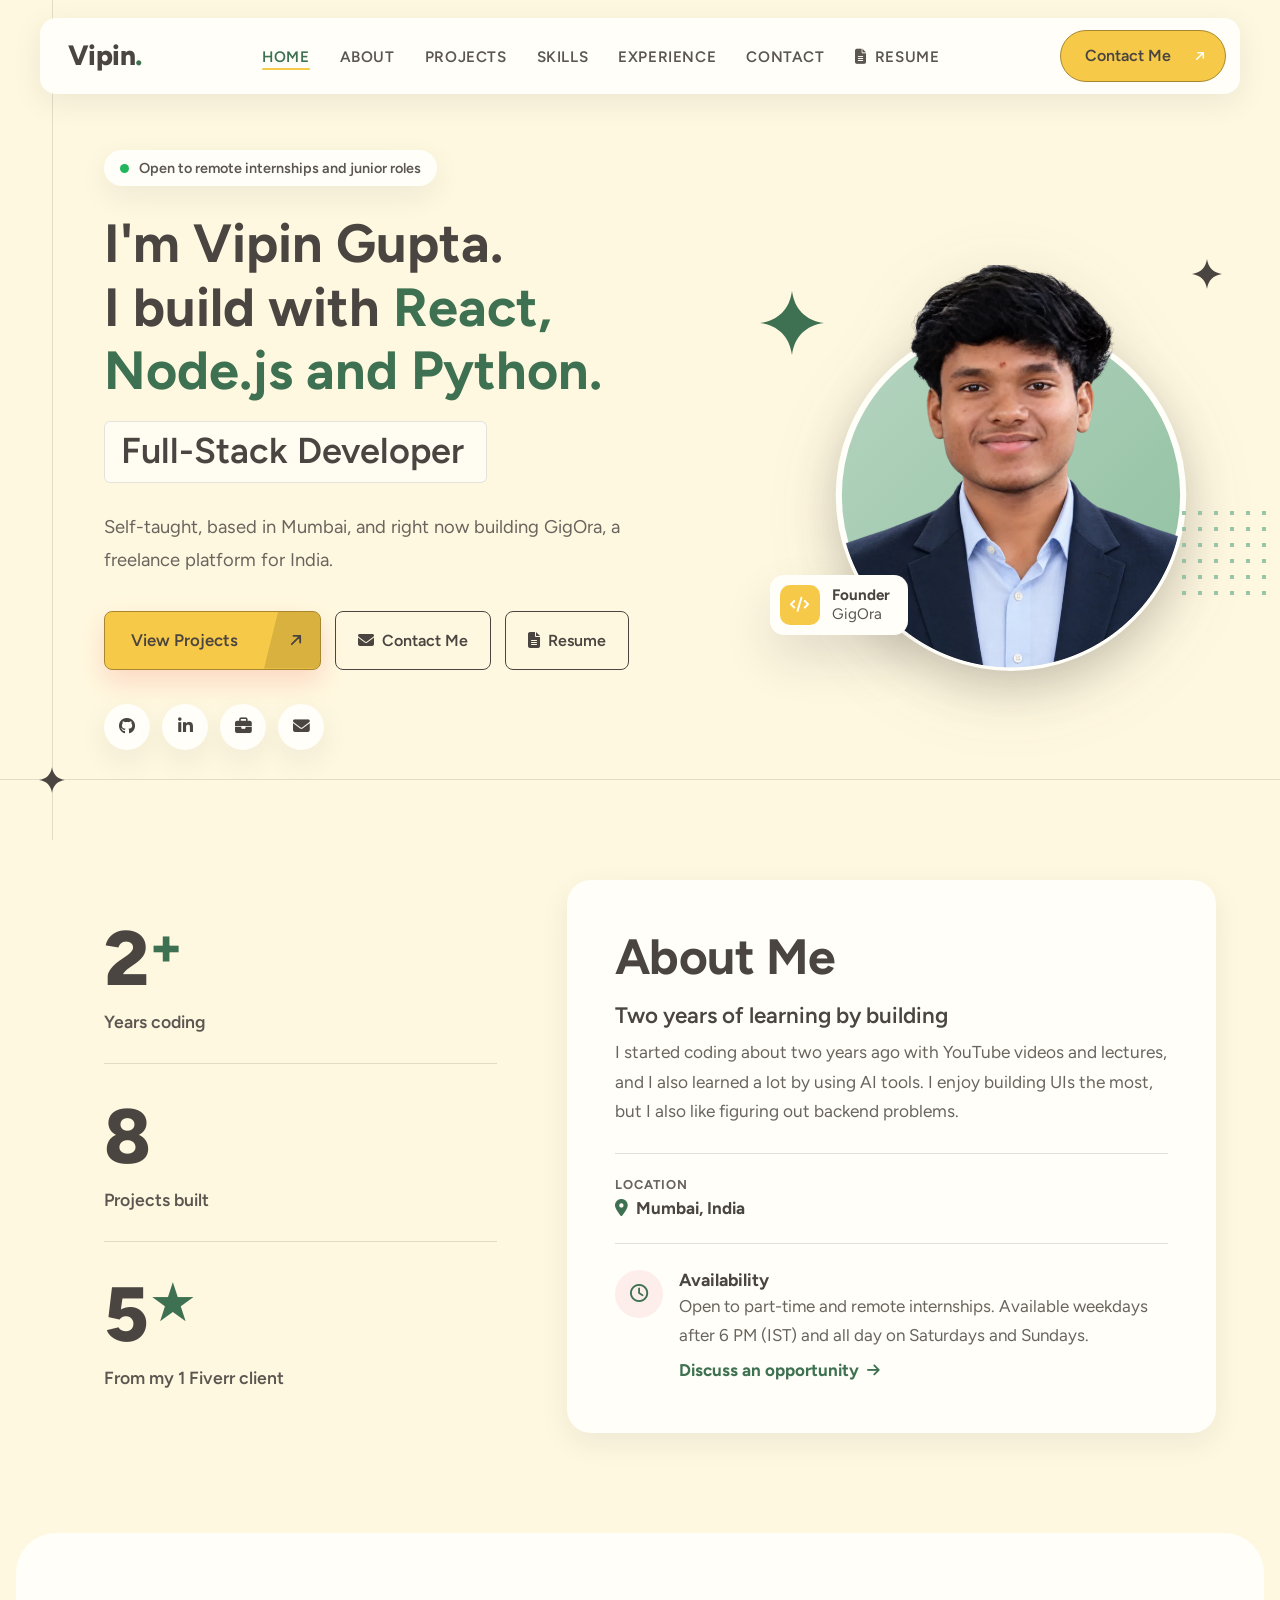
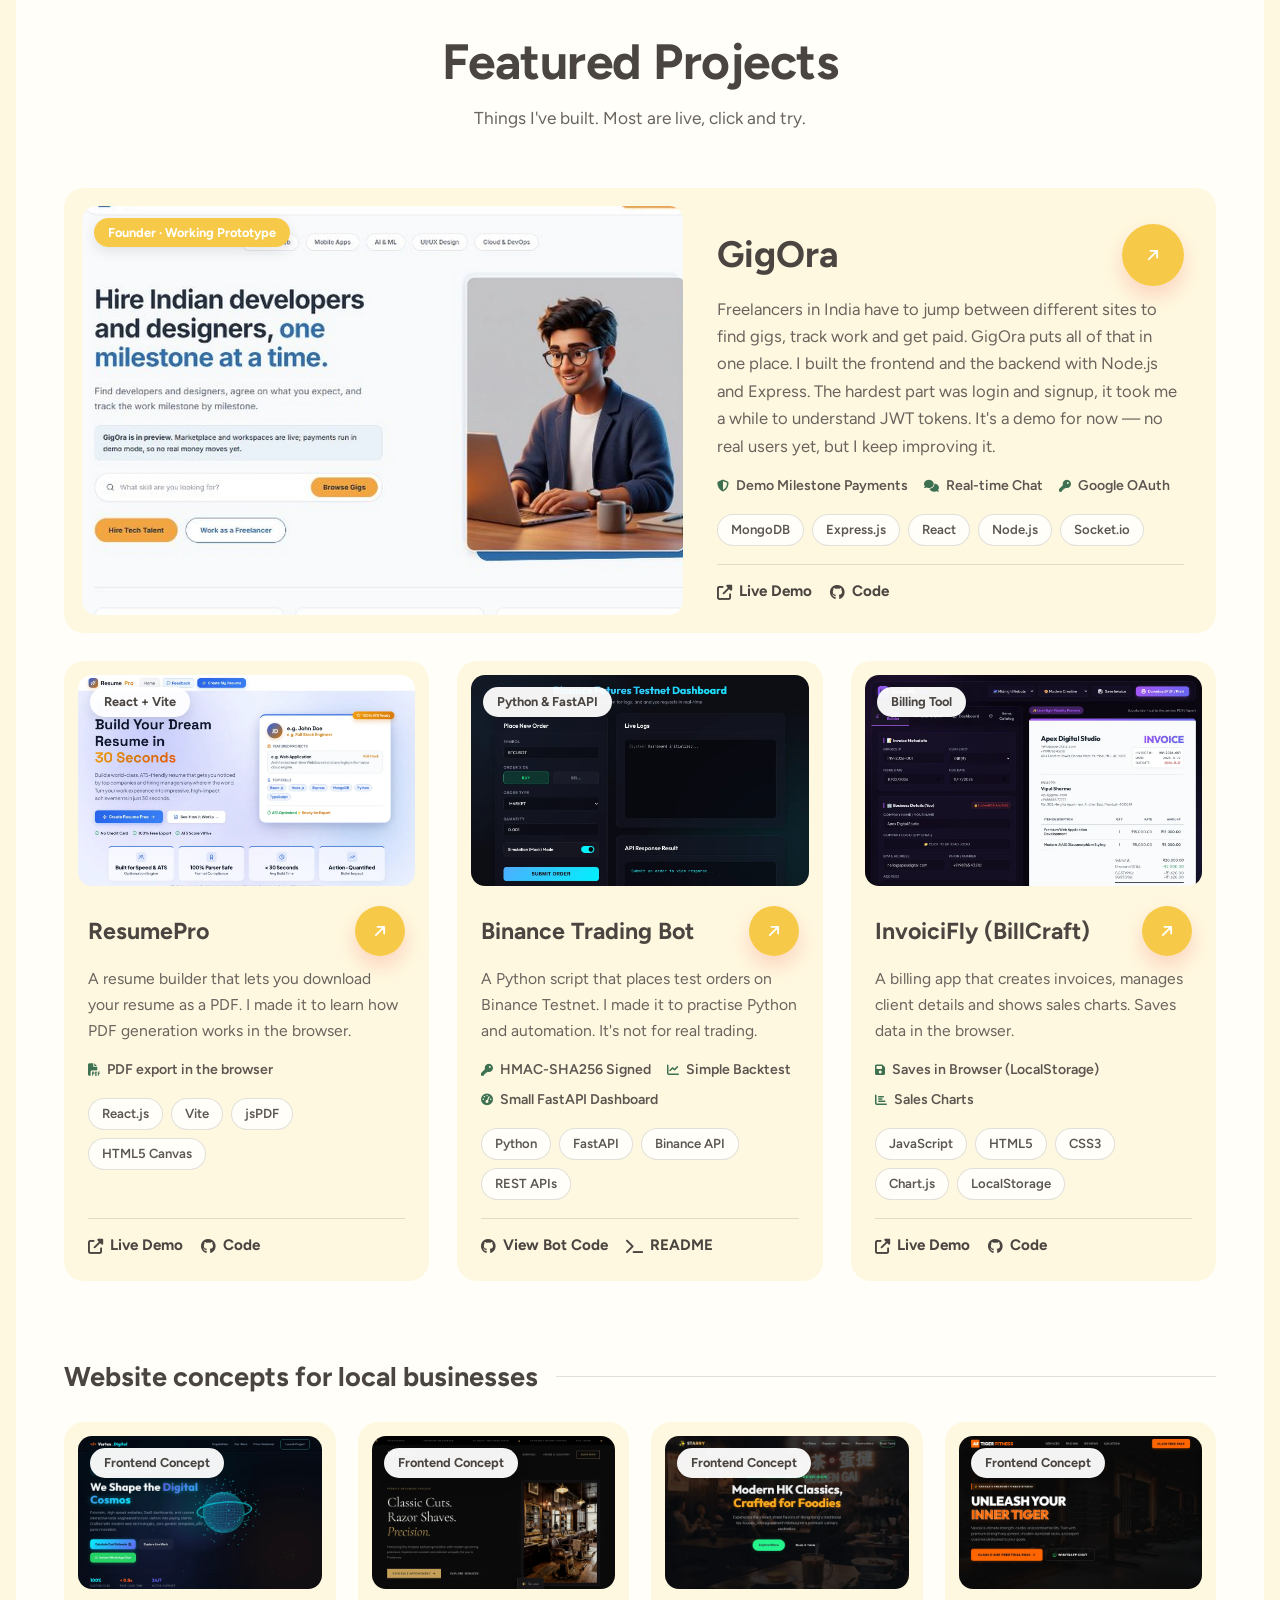
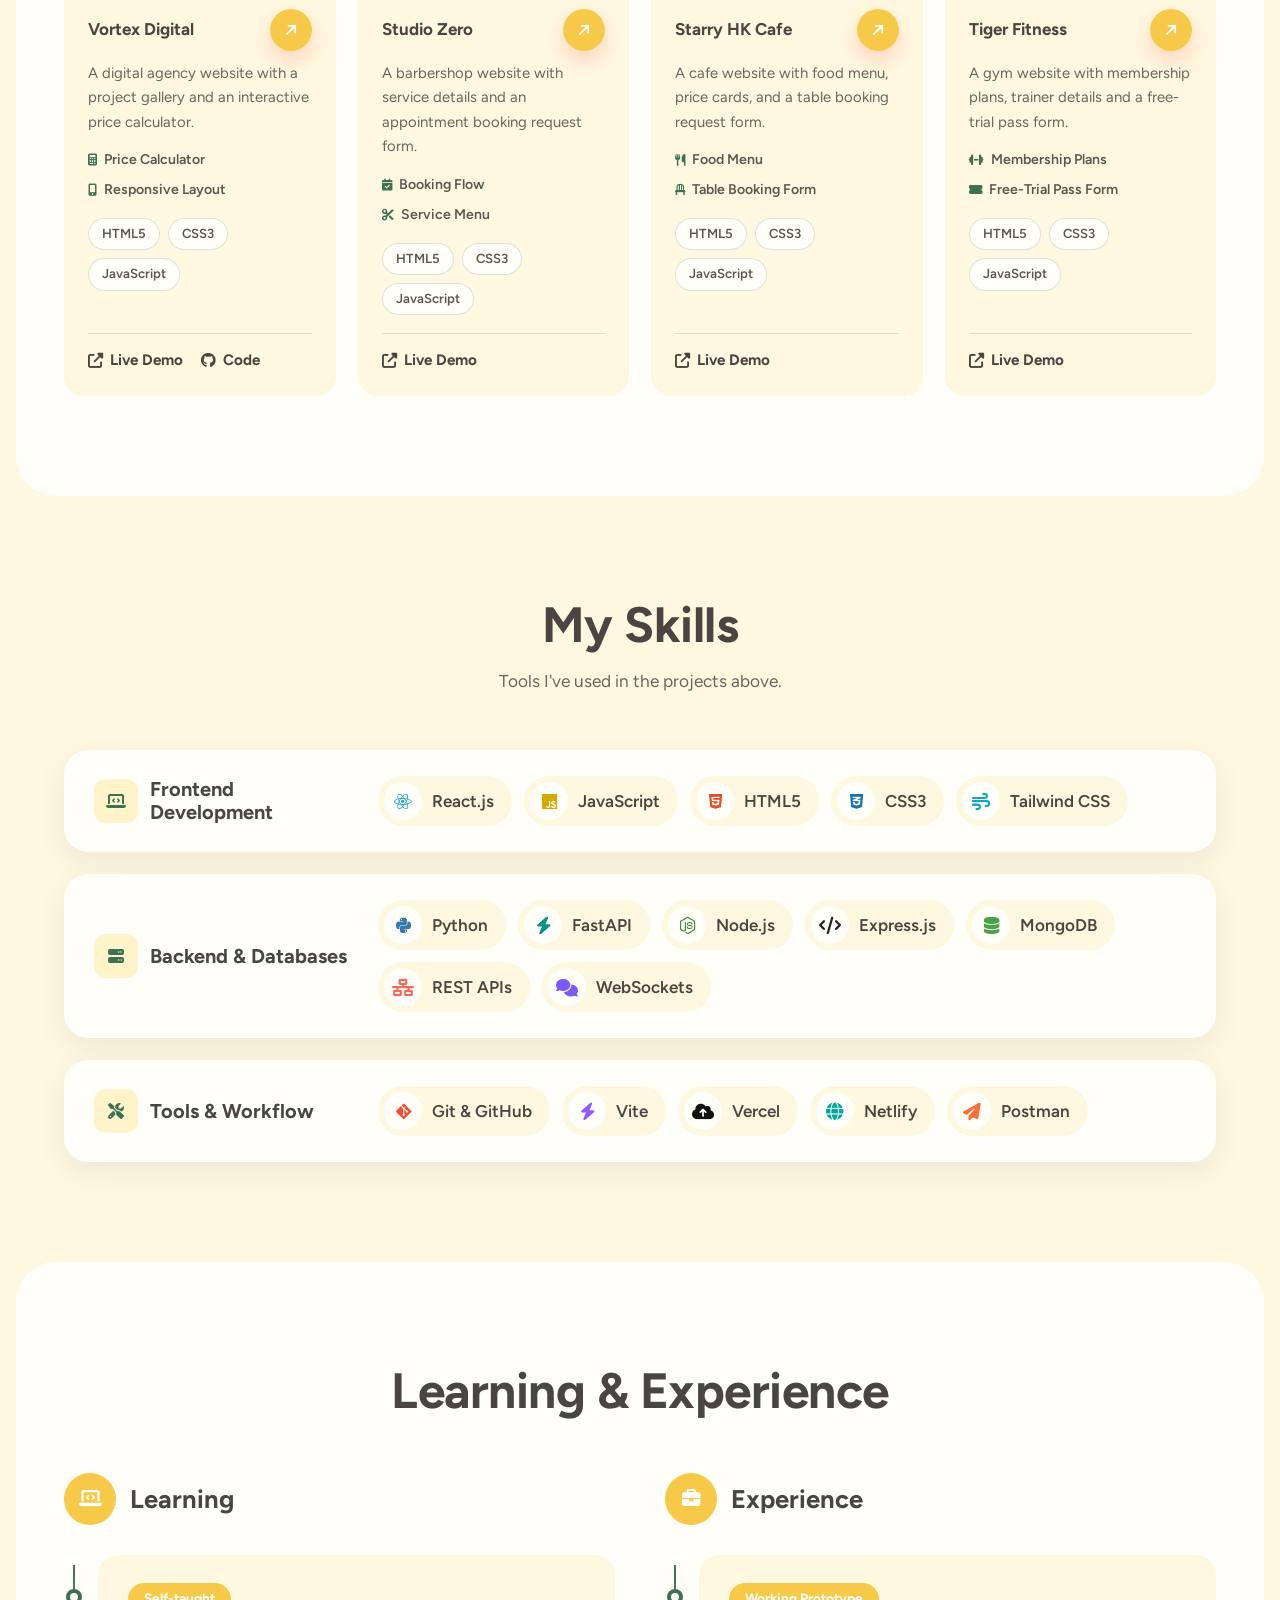
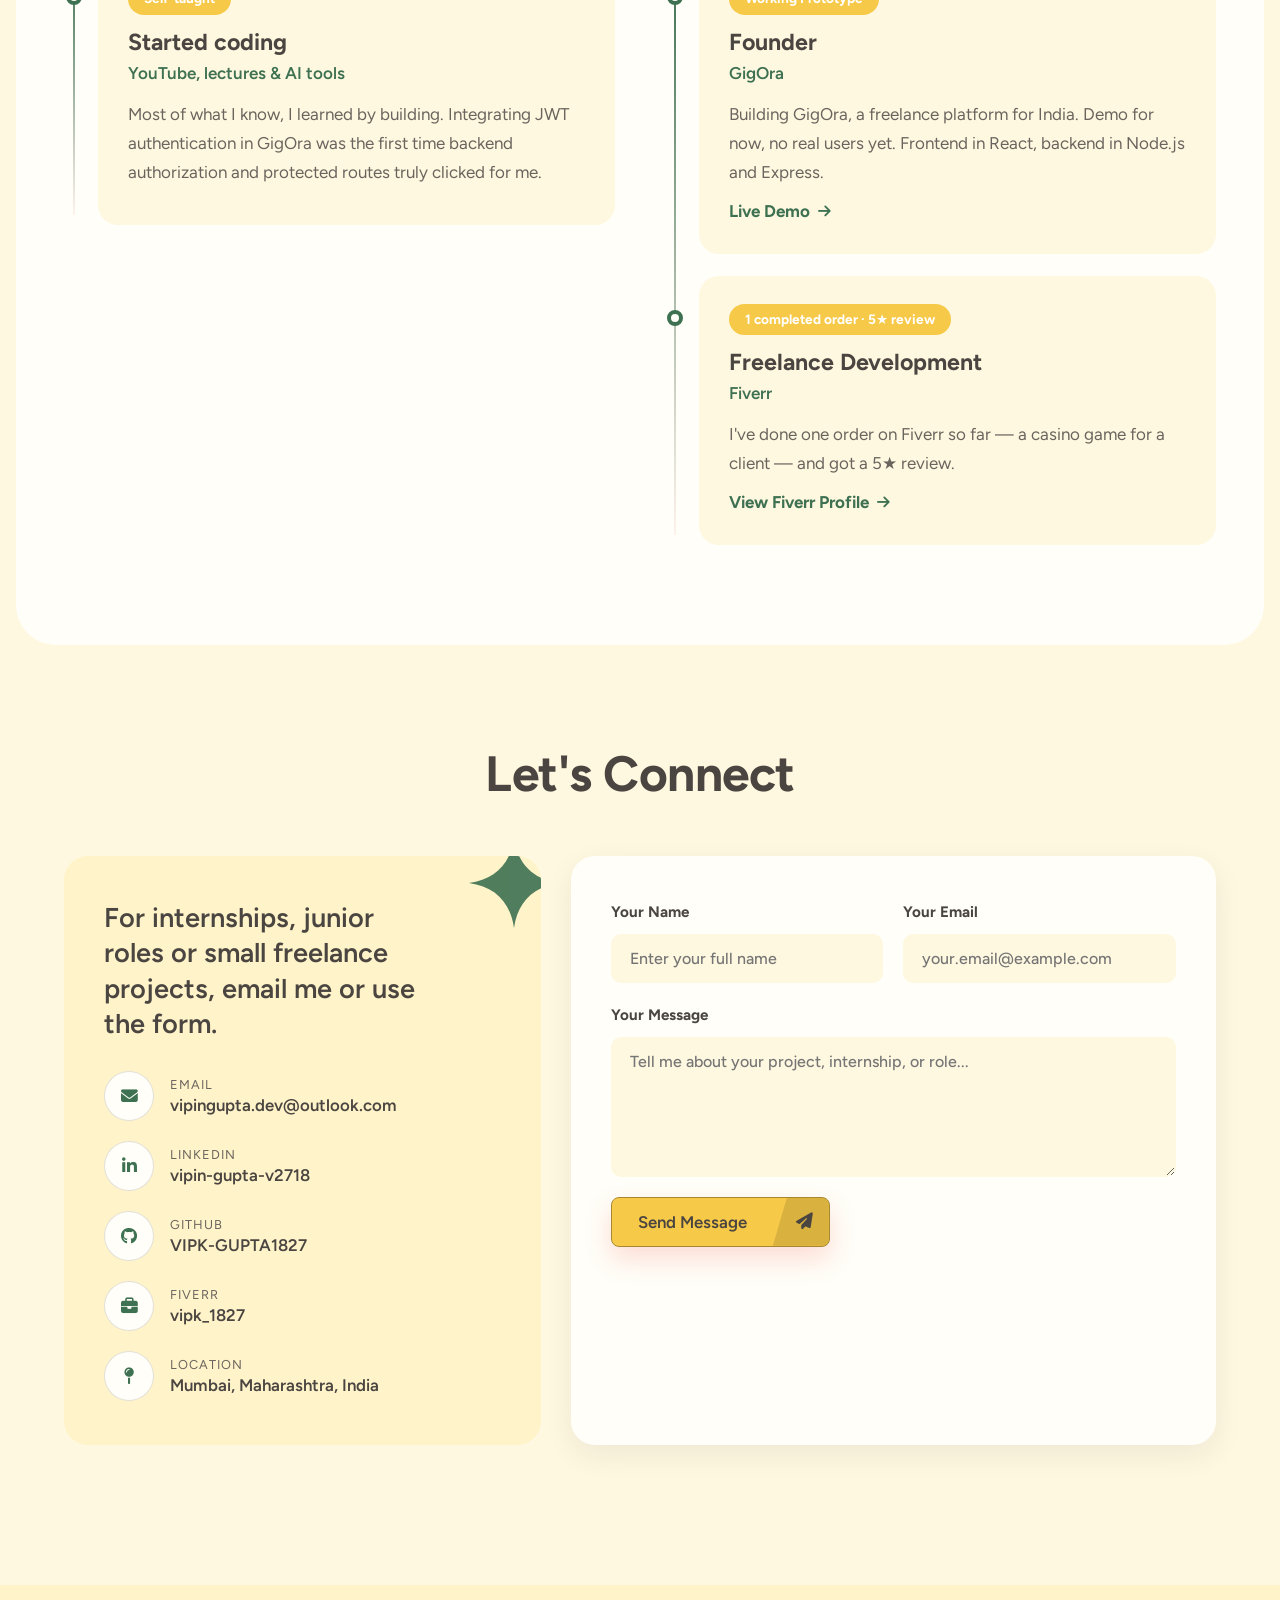
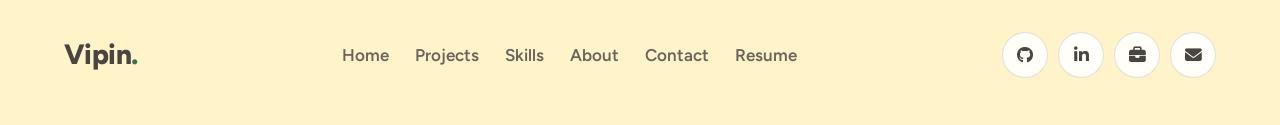
==== index.html @ 4f76ccba "feat(hero): add ambient shadow to circle and subtle sage dot pattern" ====
<!DOCTYPE html>
<html lang="en">

<head>
    <meta charset="UTF-8">
    <meta name="viewport" content="width=device-width, initial-scale=1.0">
    <title>Vipin Gupta | Full-Stack Developer | MERN & Python</title>
    <meta name="description" content="Portfolio of Vipin Gupta, a self-taught developer in Mumbai building web apps with React and Python.">
    <meta name="author" content="Vipin Gupta">
    <meta name="robots" content="index, follow, max-image-preview:large, max-snippet:-1, max-video-preview:-1">
    <link rel="canonical" href="https://vipingupta-portfolio.netlify.app/">

        <meta property="og:type" content="website">
    <meta property="og:site_name" content="Vipin Gupta Portfolio">
    <meta property="og:url" content="https://vipingupta-portfolio.netlify.app/">
    <meta property="og:title" content="Vipin Gupta — Full-Stack Developer | MERN & Python">
    <meta property="og:description" content="Self-taught developer in Mumbai building web apps with React and Python.">
    <meta property="og:image" content="https://vipingupta-portfolio.netlify.app/og-image.png">
    <meta property="og:image:width" content="1200">
    <meta property="og:image:height" content="630">
    <meta property="og:image:alt" content="Vipin Gupta — Full-Stack Developer | MERN & Python">
    <meta property="og:locale" content="en_IN">

        <meta name="twitter:card" content="summary_large_image">
    <meta name="twitter:title" content="Vipin Gupta — Full-Stack Developer | MERN & Python">
    <meta name="twitter:description" content="Self-taught developer in Mumbai building web apps with React and Python.">
    <meta name="twitter:image" content="https://vipingupta-portfolio.netlify.app/og-image.png">

        <meta http-equiv="X-Content-Type-Options" content="nosniff">
    <meta name="referrer" content="strict-origin-when-cross-origin">

                <script type="application/ld+json">
    {
      "@context": "https://schema.org",
      "@graph": [
        {
          "@type": "WebSite",
          "@id": "https://vipingupta-portfolio.netlify.app/#website",
          "url": "https://vipingupta-portfolio.netlify.app/",
          "name": "Vipin Gupta Portfolio",
          "description": "Portfolio of Vipin Gupta, a self-taught developer in Mumbai building web apps with React and Python.",
          "inLanguage": "en-IN"
        },
        {
          "@type": "ProfilePage",
          "@id": "https://vipingupta-portfolio.netlify.app/#webpage",
          "url": "https://vipingupta-portfolio.netlify.app/",
          "name": "Vipin Gupta — Full-Stack Developer | MERN & Python",
          "isPartOf": { "@id": "https://vipingupta-portfolio.netlify.app/#website" },
          "about": { "@id": "https://vipingupta-portfolio.netlify.app/#person" },
          "mainEntity": { "@id": "https://vipingupta-portfolio.netlify.app/#person" }
        },
        {
          "@type": "Person",
          "@id": "https://vipingupta-portfolio.netlify.app/#person",
          "name": "Vipin Gupta",
          "url": "https://vipingupta-portfolio.netlify.app/",
          "image": "https://vipingupta-portfolio.netlify.app/images/vipin.webp",
          "jobTitle": "Full-Stack Developer",
          "description": "Self-taught developer in Mumbai building web apps with React and Python.",
          "address": {
            "@type": "PostalAddress",
            "addressLocality": "Mumbai",
            "addressRegion": "Maharashtra",
            "addressCountry": "IN"
          },
          "nationality": { "@type": "Country", "name": "India" },
          "knowsLanguage": ["en", "hi"],
          "hasOccupation": {
            "@type": "Occupation",
            "name": "Full-Stack Developer",
            "occupationLocation": { "@type": "City", "name": "Mumbai" },
            "skills": "React.js, Node.js, Python, FastAPI, MongoDB, Socket.io"
          },
          "sameAs": [
            "https://github.com/VIPK-GUPTA1827",
            "https://www.linkedin.com/in/vipin-gupta-v2718",
            "https://fiverr.com/users/vipk_1827"
          ],
          "knowsAbout": [
            "JavaScript", "React.js", "Node.js", "Express.js",
            "Python", "FastAPI", "MongoDB", "Socket.io",
            "Tailwind CSS", "Full-Stack Web Development", "Automation",
            "HMAC-SHA256", "OAuth 2.0", "REST APIs"
          ]
        },
        {
          "@type": "SoftwareApplication",
          "@id": "https://vipingupta-portfolio.netlify.app/#gigora",
          "name": "GigOra",
          "description": "Full-stack freelance platform for India with demo milestone-payment flow, real-time chat, and Google OAuth.",
          "applicationCategory": "BusinessApplication",
          "operatingSystem": "Web Browser",
          "url": "https://gig-ora.vercel.app/",
          "author": { "@id": "https://vipingupta-portfolio.netlify.app/#person" },
          "programmingLanguage": ["JavaScript", "React", "Node.js", "MongoDB", "Socket.io"]
        },
        {
          "@type": "SoftwareApplication",
          "@id": "https://vipingupta-portfolio.netlify.app/#resumepro",
          "name": "ResumePro Builder",
          "description": "A web app that helps users create a resume with live preview and client-side PDF export.",
          "applicationCategory": "UtilitiesApplication",
          "operatingSystem": "Web Browser",
          "url": "https://resumepro-builder.vercel.app/",
          "author": { "@id": "https://vipingupta-portfolio.netlify.app/#person" },
          "programmingLanguage": ["JavaScript", "React", "Vite"]
        },
        {
          "@type": "SoftwareApplication",
          "@id": "https://vipingupta-portfolio.netlify.app/#tradingbot",
          "name": "Binance Trading Bot",
          "description": "A Python project that places test orders on the Binance Testnet.",
          "applicationCategory": "FinanceApplication",
          "operatingSystem": "Python Runtime",
          "codeRepository": "https://github.com/VIPK-GUPTA1827/trading_bot",
          "author": { "@id": "https://vipingupta-portfolio.netlify.app/#person" },
          "programmingLanguage": ["Python", "FastAPI"]
        },
        {
          "@type": "SoftwareApplication",
          "@id": "https://vipingupta-portfolio.netlify.app/#billcraft",
          "name": "InvoiciFly (BillCraft)",
          "description": "Client billing CRM with offline-first storage, Chart.js analytics, and print-ready receipt formatting.",
          "applicationCategory": "BusinessApplication",
          "operatingSystem": "Web Browser",
          "url": "https://billcraft-nu.vercel.app/",
          "author": { "@id": "https://vipingupta-portfolio.netlify.app/#person" },
          "programmingLanguage": ["JavaScript", "HTML5", "CSS3"]
        }
      ]
    }
    </script>

        <link rel="icon" href="data:image/svg+xml,<svg xmlns='http://www.w3.org/2000/svg' viewBox='0 0 100 100'><rect width='100' height='100' rx='22' fill='%23F26B5B'/><text x='50' y='68' font-size='50' font-family='Arial' font-weight='bold' text-anchor='middle' fill='%23ffffff'>VG</text></svg>">

        <link rel="preconnect" href="https://fonts.googleapis.com">
    <link rel="preconnect" href="https://fonts.gstatic.com" crossorigin>
    <link href="https://fonts.googleapis.com/css2?family=Figtree:wght@400;500;600;700&display=swap" rel="stylesheet">

        <link rel="stylesheet" href="https://cdnjs.cloudflare.com/ajax/libs/font-awesome/6.4.0/css/all.min.css" integrity="sha512-iecdLmaskl7CVkqkXNQ/ZH/XLlvWZOJyj7Yy7tcenmpD1ypASozpmT/E0iPtmFIB46ZmdtAc9eNBvH0H/ZpiBw==" crossorigin="anonymous" referrerpolicy="no-referrer">

    <link rel="sitemap" type="application/xml" title="Sitemap" href="/sitemap.xml">
    <link rel="preload" as="image" href="images/vipin.webp">
    <link rel="stylesheet" href="style.css?v=2.2">
</head>

<body>

    <a href="#main" class="skip-nav">Skip to main content</a>

    <div class="scroll-progress" id="scroll-progress"></div>

    <header class="site-header">
        <nav id="navbar" class="navbar" aria-label="Main">
            <div class="nav-container">
                <a href="#home" class="logo">Vipin<span class="dot">.</span></a>
                <ul class="nav-links" id="nav-links">
                    <li><a href="#home" class="nav-link">Home</a></li>
                    <li><a href="#about" class="nav-link">About</a></li>
                    <li><a href="#projects" class="nav-link">Projects</a></li>
                    <li><a href="#skills" class="nav-link">Skills</a></li>
                    <li><a href="#experience" class="nav-link">Experience</a></li>
                    <li><a href="#contact" class="nav-link">Contact</a></li>
                    <li><a href="./resume/index.html" target="_blank" rel="noopener noreferrer" class="nav-btn-resume"><i class="fas fa-file-alt"></i> Resume</a></li>
                    <li class="nav-cta-mobile"><a href="#contact" class="btn-talk">Contact Me <span class="talk-arrow"><svg viewBox="0 0 24 24" aria-hidden="true"><path d="M7 17 17 7M9 7h8v8" fill="none" stroke="currentColor" stroke-width="2.2" stroke-linecap="round" stroke-linejoin="round"/></svg></span></a></li>
                </ul>
                <a href="#contact" class="btn-talk nav-cta">Contact Me <span class="talk-arrow"><svg viewBox="0 0 24 24" aria-hidden="true"><path d="M7 17 17 7M9 7h8v8" fill="none" stroke="currentColor" stroke-width="2.2" stroke-linecap="round" stroke-linejoin="round"/></svg></span></a>
                <button type="button" class="menu-btn" id="menu-btn" aria-label="Toggle navigation menu" aria-controls="nav-links" aria-expanded="false">
                    <span class="bar"></span>
                    <span class="bar"></span>
                    <span class="bar"></span>
                </button>
            </div>
        </nav>
    </header>

    <main id="main">
    <section id="home" class="hero">
        <span class="hero-line hero-line-v" aria-hidden="true"></span>
        <span class="hero-line hero-line-h" aria-hidden="true"></span>
        <span class="sparkle sparkle-cross" aria-hidden="true"><svg viewBox="0 0 40 40" aria-hidden="true"><path d="M20 0C21.6 11.5 28.5 18.4 40 20 28.5 21.6 21.6 28.5 20 40 18.4 28.5 11.5 21.6 0 20 11.5 18.4 18.4 11.5 20 0Z"/></svg></span>
        <div class="container hero-container">
            <div class="hero-content">
                <span class="badge-status"><span class="pulse-dot"></span> Open to remote internships and junior roles</span>
                <h1 class="hero-name">I'm Vipin Gupta.<br>I build with <span class="text-grad">React, Node.js and Python.</span></h1>
                <h2 class="hero-role"><span class="typed" id="typed">Full-Stack Developer</span></h2>
                <p class="hero-desc">Self-taught, based in Mumbai, and right now building GigOra, a freelance platform for India.</p>
                <div class="hero-actions">
                    <a href="#projects" class="btn-grad"><span class="btn-grad-text">View Projects</span><span class="btn-grad-arrow"><svg viewBox="0 0 24 24" aria-hidden="true"><path d="M7 17 17 7M9 7h8v8" fill="none" stroke="currentColor" stroke-width="2.2" stroke-linecap="round" stroke-linejoin="round"/></svg></span></a>
                    <a href="#contact" class="btn-ghost"><i class="fas fa-envelope"></i> Contact Me</a>
                    <a href="./resume/index.html" target="_blank" rel="noopener noreferrer" class="btn-ghost"><i class="fas fa-file-alt"></i> Resume</a>
                </div>
                <div class="hero-social">
                    <a href="https://github.com/VIPK-GUPTA1827" target="_blank" rel="noopener noreferrer" aria-label="GitHub Profile" title="GitHub"><i class="fab fa-github"></i></a>
                    <a href="https://www.linkedin.com/in/vipin-gupta-v2718" target="_blank" rel="noopener noreferrer" aria-label="LinkedIn Profile" title="LinkedIn"><i class="fab fa-linkedin-in"></i></a>
                    <a href="https://fiverr.com/users/vipk_1827" target="_blank" rel="noopener noreferrer" aria-label="Fiverr Profile" title="Fiverr"><i class="fas fa-briefcase"></i></a>
                    <a href="mailto:vipingupta.dev@outlook.com" aria-label="Email Me" title="Email"><i class="fas fa-envelope"></i></a>
                </div>
            </div>
            <div class="hero-visual">
                <span class="sparkle sparkle-big" aria-hidden="true"><svg viewBox="0 0 40 40" aria-hidden="true"><path d="M20 0C21.6 11.5 28.5 18.4 40 20 28.5 21.6 21.6 28.5 20 40 18.4 28.5 11.5 21.6 0 20 11.5 18.4 18.4 11.5 20 0Z"/></svg></span>
                <span class="sparkle sparkle-small" aria-hidden="true"><svg viewBox="0 0 40 40" aria-hidden="true"><path d="M20 0C21.6 11.5 28.5 18.4 40 20 28.5 21.6 21.6 28.5 20 40 18.4 28.5 11.5 21.6 0 20 11.5 18.4 18.4 11.5 20 0Z"/></svg></span>
                <div class="photo-shape">
                    <svg class="shape-bg" viewBox="0 0 400 400" aria-hidden="true">
                        <defs>
                            <linearGradient id="shapeGrad" x1="0" y1="0" x2="1" y2="1">
                                <stop offset="0" stop-color="#b6d5c1"/>
                                <stop offset="1" stop-color="#8fbf9f"/>
                            </linearGradient>
                        </defs>
                        <circle cx="200" cy="225" r="168" fill="url(#shapeGrad)" stroke="#fffef8" stroke-width="6"/>
                    </svg>
                    <img src="images/vipin.webp" alt="Vipin Gupta" class="hero-photo" width="800" height="800">
                </div>
                <div class="hero-chip">
                    <span class="chip-ico"><i class="fas fa-code"></i></span>
                    <span><strong>Founder</strong> GigOra</span>
                </div>
            </div>
        </div>
    </section>

    <section id="about" class="section about-section">
        <div class="container about-grid">
            <div class="stats">
                <div class="stat-item">
                    <span class="stat-num">2<span>+</span></span>
                    <span class="stat-label">Years coding</span>
                </div>
                <div class="stat-item">
                    <span class="stat-num">8</span>
                    <span class="stat-label">Projects built</span>
                </div>
                <div class="stat-item">
                    <span class="stat-num">5<span>★</span></span>
                    <span class="stat-label">From my 1 Fiverr client</span>
                </div>
            </div>
            <div class="about-text reveal">
                <h2 class="section-title">About Me</h2>
                <h3 class="about-hi">Two years of learning by building</h3>
                <p>I started coding about two years ago with YouTube videos and lectures, and I also learned a lot by using AI tools. I enjoy building UIs the most, but I also like figuring out backend problems.</p>
                <ul class="about-meta">
                    <li><span class="meta-label">Location</span><span class="meta-val"><i class="fas fa-map-marker-alt"></i> Mumbai, India</span></li>
                </ul>
                <div class="availability">
                    <span class="avail-ico"><i class="far fa-clock"></i></span>
                    <div>
                        <h4>Availability</h4>
                        <p>Open to part-time and remote internships. Available weekdays after 6 PM (IST) and all day on Saturdays and Sundays.</p>
                        <a href="#contact" class="link-arrow">Discuss an opportunity <i class="fas fa-arrow-right"></i></a>
                    </div>
                </div>
            </div>
        </div>
    </section>

    <section id="projects" class="section projects-section">
        <div class="container">
            <div class="section-header center">
                <h2 class="section-title">Featured Projects</h2>
                <p class="section-desc">Things I've built. Most are live, click and try.</p>
            </div>
            <div class="projects-grid">
                <article class="project-card featured">
                    <div class="card-preview">
                        <img src="images/gigora-v2.webp" alt="GigOra home page" loading="lazy" width="1200" height="750">
                        <span class="cat-pill cat-pill-founder">Founder · Working Prototype</span>
                    </div>
                    <div class="card-body">
                        <div class="card-title-row">
                            <h3>GigOra</h3>
                            <a href="https://gig-ora.vercel.app/" target="_blank" rel="noopener noreferrer" class="arrow-btn" aria-label="Live Demo: GigOra" title="Live Demo"><svg viewBox="0 0 24 24" aria-hidden="true"><path d="M7 17 17 7M9 7h8v8" fill="none" stroke="currentColor" stroke-width="2.2" stroke-linecap="round" stroke-linejoin="round"/></svg></a>
                        </div>
                        <p class="card-desc">Freelancers in India have to jump between different sites to find gigs, track work and get paid. GigOra puts all of that in one place. I built the frontend and the backend with Node.js and Express. The hardest part was login and signup, it took me a while to understand JWT tokens. It's a demo for now — no real users yet, but I keep improving it.</p>
                        <ul class="project-highlights"><li><i class="fas fa-shield-alt"></i> Demo Milestone Payments</li><li><i class="fas fa-comments"></i> Real-time Chat</li><li><i class="fas fa-key"></i> Google OAuth</li></ul>
                        <div class="tech-tags"><span>MongoDB</span><span>Express.js</span><span>React</span><span>Node.js</span><span>Socket.io</span></div>
                        <div class="card-links"><a href="https://gig-ora.vercel.app/" target="_blank" rel="noopener noreferrer" class="card-link"><i class="fas fa-external-link-alt"></i> Live Demo</a><a href="https://github.com/VIPK-GUPTA1827/GigOra" target="_blank" rel="noopener noreferrer" class="card-link"><i class="fab fa-github"></i> Code</a></div>
                    </div>
                </article>
                <article class="project-card">
                    <div class="card-preview">
                        <img src="images/resumepro.webp" alt="ResumePro builder interface" loading="lazy" width="1200" height="750">
                        <span class="cat-pill">React + Vite</span>
                    </div>
                    <div class="card-body">
                        <div class="card-title-row">
                            <h3>ResumePro</h3>
                            <a href="https://resumepro-builder.vercel.app/" target="_blank" rel="noopener noreferrer" class="arrow-btn" aria-label="Live Demo: ResumePro" title="Live Demo"><svg viewBox="0 0 24 24" aria-hidden="true"><path d="M7 17 17 7M9 7h8v8" fill="none" stroke="currentColor" stroke-width="2.2" stroke-linecap="round" stroke-linejoin="round"/></svg></a>
                        </div>
                        <p class="card-desc">A resume builder that lets you download your resume as a PDF. I made it to learn how PDF generation works in the browser.</p>
                        <ul class="project-highlights"><li><i class="fas fa-file-pdf"></i> PDF export in the browser</li></ul>
                        <div class="tech-tags"><span>React.js</span><span>Vite</span><span>jsPDF</span><span>HTML5 Canvas</span></div>
                        <div class="card-links"><a href="https://resumepro-builder.vercel.app/" target="_blank" rel="noopener noreferrer" class="card-link"><i class="fas fa-external-link-alt"></i> Live Demo</a><a href="https://github.com/VIPK-GUPTA1827/resumepro-builder" target="_blank" rel="noopener noreferrer" class="card-link"><i class="fab fa-github"></i> Code</a></div>
                    </div>
                </article>
                <article class="project-card">
                    <div class="card-preview">
                        <img src="images/bot.webp" alt="Binance Trading Bot dashboard" loading="lazy" width="1200" height="750">
                        <span class="cat-pill">Python & FastAPI</span>
                    </div>
                    <div class="card-body">
                        <div class="card-title-row">
                            <h3>Binance Trading Bot</h3>
                            <a href="https://github.com/VIPK-GUPTA1827/trading_bot" target="_blank" rel="noopener noreferrer" class="arrow-btn" aria-label="View Bot Code: Binance Trading Bot" title="View Bot Code"><svg viewBox="0 0 24 24" aria-hidden="true"><path d="M7 17 17 7M9 7h8v8" fill="none" stroke="currentColor" stroke-width="2.2" stroke-linecap="round" stroke-linejoin="round"/></svg></a>
                        </div>
                        <p class="card-desc">A Python script that places test orders on Binance Testnet. I made it to practise Python and automation. It's not for real trading.</p>
                        <ul class="project-highlights"><li><i class="fas fa-key"></i> HMAC-SHA256 Signed</li><li><i class="fas fa-chart-line"></i> Simple Backtest</li><li><i class="fas fa-tachometer-alt"></i> Small FastAPI Dashboard</li></ul>
                        <div class="tech-tags"><span>Python</span><span>FastAPI</span><span>Binance API</span><span>REST APIs</span></div>
                        <div class="card-links"><a href="https://github.com/VIPK-GUPTA1827/trading_bot" target="_blank" rel="noopener noreferrer" class="card-link"><i class="fab fa-github"></i> View Bot Code</a><a href="https://github.com/VIPK-GUPTA1827/trading_bot" target="_blank" rel="noopener noreferrer" class="card-link"><i class="fas fa-terminal"></i> README</a></div>
                    </div>
                </article>
                <article class="project-card">
                    <div class="card-preview">
                        <img src="images/billcraft.webp" alt="BillCraft invoice generator" loading="lazy" width="1200" height="750">
                        <span class="cat-pill">Billing Tool</span>
                    </div>
                    <div class="card-body">
                        <div class="card-title-row">
                            <h3>InvoiciFly (BillCraft)</h3>
                            <a href="https://billcraft-nu.vercel.app/" target="_blank" rel="noopener noreferrer" class="arrow-btn" aria-label="Live Demo: InvoiciFly (BillCraft)" title="Live Demo"><svg viewBox="0 0 24 24" aria-hidden="true"><path d="M7 17 17 7M9 7h8v8" fill="none" stroke="currentColor" stroke-width="2.2" stroke-linecap="round" stroke-linejoin="round"/></svg></a>
                        </div>
                        <p class="card-desc">A billing app that creates invoices, manages client details and shows sales charts. Saves data in the browser.</p>
                        <ul class="project-highlights"><li><i class="fas fa-save"></i> Saves in Browser (LocalStorage)</li><li><i class="fas fa-chart-bar"></i> Sales Charts</li></ul>
                        <div class="tech-tags"><span>JavaScript</span><span>HTML5</span><span>CSS3</span><span>Chart.js</span><span>LocalStorage</span></div>
                        <div class="card-links"><a href="https://billcraft-nu.vercel.app/" target="_blank" rel="noopener noreferrer" class="card-link"><i class="fas fa-external-link-alt"></i> Live Demo</a><a href="https://github.com/VIPK-GUPTA1827/billcraft" target="_blank" rel="noopener noreferrer" class="card-link"><i class="fab fa-github"></i> Code</a></div>
                    </div>
                </article>
            </div>
            <h3 class="sub-heading">Website concepts for local businesses</h3>
            <p class="swipe-hint" aria-hidden="true"><i class="fas fa-arrows-left-right"></i> Swipe</p>
            <div class="projects-grid concepts-grid">
                <article class="project-card">
                    <div class="card-preview">
                        <img src="images/vortex.webp" alt="Vortex Digital agency concept" loading="lazy" width="1200" height="750">
                        <span class="cat-pill">Frontend Concept</span>
                    </div>
                    <div class="card-body">
                        <div class="card-title-row">
                            <h4>Vortex Digital</h4>
                            <a href="https://vortex-custom.netlify.app/" target="_blank" rel="noopener noreferrer" class="arrow-btn" aria-label="Live Demo: Vortex Digital" title="Live Demo"><svg viewBox="0 0 24 24" aria-hidden="true"><path d="M7 17 17 7M9 7h8v8" fill="none" stroke="currentColor" stroke-width="2.2" stroke-linecap="round" stroke-linejoin="round"/></svg></a>
                        </div>
                        <p class="card-desc">A digital agency website with a project gallery and an interactive price calculator.</p>
                        <ul class="project-highlights"><li><i class="fas fa-calculator"></i> Price Calculator</li><li><i class="fas fa-mobile-alt"></i> Responsive Layout</li></ul>
                        <div class="tech-tags"><span>HTML5</span><span>CSS3</span><span>JavaScript</span></div>
                        <div class="card-links"><a href="https://vortex-custom.netlify.app/" target="_blank" rel="noopener noreferrer" class="card-link"><i class="fas fa-external-link-alt"></i> Live Demo</a><a href="https://github.com/VIPK-GUPTA1827/vortex-custom" target="_blank" rel="noopener noreferrer" class="card-link"><i class="fab fa-github"></i> Code</a></div>
                    </div>
                </article>
                <article class="project-card">
                    <div class="card-preview">
                        <img src="images/studio-zero.webp" alt="Studio Zero barbershop concept" loading="lazy" width="1200" height="750">
                        <span class="cat-pill">Frontend Concept</span>
                    </div>
                    <div class="card-body">
                        <div class="card-title-row">
                            <h4>Studio Zero</h4>
                            <a href="https://studioo-zero.netlify.app/" target="_blank" rel="noopener noreferrer" class="arrow-btn" aria-label="Live Demo: Studio Zero" title="Live Demo"><svg viewBox="0 0 24 24" aria-hidden="true"><path d="M7 17 17 7M9 7h8v8" fill="none" stroke="currentColor" stroke-width="2.2" stroke-linecap="round" stroke-linejoin="round"/></svg></a>
                        </div>
                        <p class="card-desc">A barbershop website with service details and an appointment booking request form.</p>
                        <ul class="project-highlights"><li><i class="fas fa-calendar-check"></i> Booking Flow</li><li><i class="fas fa-cut"></i> Service Menu</li></ul>
                        <div class="tech-tags"><span>HTML5</span><span>CSS3</span><span>JavaScript</span></div>
                        <div class="card-links"><a href="https://studioo-zero.netlify.app/" target="_blank" rel="noopener noreferrer" class="card-link"><i class="fas fa-external-link-alt"></i> Live Demo</a></div>
                    </div>
                </article>
                <article class="project-card">
                    <div class="card-preview">
                        <img src="images/cafe.webp" alt="Starry HK Cafe concept" loading="lazy" width="1200" height="750">
                        <span class="cat-pill">Frontend Concept</span>
                    </div>
                    <div class="card-body">
                        <div class="card-title-row">
                            <h4>Starry HK Cafe</h4>
                            <a href="https://starry-hong-kong-cafe.netlify.app/" target="_blank" rel="noopener noreferrer" class="arrow-btn" aria-label="Live Demo: Starry HK Cafe" title="Live Demo"><svg viewBox="0 0 24 24" aria-hidden="true"><path d="M7 17 17 7M9 7h8v8" fill="none" stroke="currentColor" stroke-width="2.2" stroke-linecap="round" stroke-linejoin="round"/></svg></a>
                        </div>
                        <p class="card-desc">A cafe website with food menu, price cards, and a table booking request form.</p>
                        <ul class="project-highlights"><li><i class="fas fa-utensils"></i> Food Menu</li><li><i class="fas fa-chair"></i> Table Booking Form</li></ul>
                        <div class="tech-tags"><span>HTML5</span><span>CSS3</span><span>JavaScript</span></div>
                        <div class="card-links"><a href="https://starry-hong-kong-cafe.netlify.app/" target="_blank" rel="noopener noreferrer" class="card-link"><i class="fas fa-external-link-alt"></i> Live Demo</a></div>
                    </div>
                </article>
                <article class="project-card">
                    <div class="card-preview">
                        <img src="images/tiger-fitness.webp" alt="Tiger Fitness gym landing concept" loading="lazy" width="1200" height="750">
                        <span class="cat-pill">Frontend Concept</span>
                    </div>
                    <div class="card-body">
                        <div class="card-title-row">
                            <h4>Tiger Fitness</h4>
                            <a href="https://a8tiger-fitness.netlify.app/" target="_blank" rel="noopener noreferrer" class="arrow-btn" aria-label="Live Demo: Tiger Fitness" title="Live Demo"><svg viewBox="0 0 24 24" aria-hidden="true"><path d="M7 17 17 7M9 7h8v8" fill="none" stroke="currentColor" stroke-width="2.2" stroke-linecap="round" stroke-linejoin="round"/></svg></a>
                        </div>
                        <p class="card-desc">A gym website with membership plans, trainer details and a free-trial pass form.</p>
                        <ul class="project-highlights"><li><i class="fas fa-dumbbell"></i> Membership Plans</li><li><i class="fas fa-ticket-alt"></i> Free-Trial Pass Form</li></ul>
                        <div class="tech-tags"><span>HTML5</span><span>CSS3</span><span>JavaScript</span></div>
                        <div class="card-links"><a href="https://a8tiger-fitness.netlify.app/" target="_blank" rel="noopener noreferrer" class="card-link"><i class="fas fa-external-link-alt"></i> Live Demo</a></div>
                    </div>
                </article>
            </div>
        </div>
    </section>

    <section id="skills" class="section skills-section">
        <div class="container">
            <div class="section-header center">
                <h2 class="section-title">My Skills</h2>
                <p class="section-desc">Tools I've used in the projects above.</p>
            </div>
            <div class="skills-wrap">
                <div class="skill-group">
                    <h3 class="skill-group-title"><i class="fas fa-laptop-code"></i> Frontend Development</h3>
                    <ul class="skill-tiles"><li class="skill-tile"><span class="skill-ico ico-react"><i class="fab fa-react"></i></span>React.js</li><li class="skill-tile"><span class="skill-ico ico-js"><i class="fab fa-js"></i></span>JavaScript</li><li class="skill-tile"><span class="skill-ico ico-html"><i class="fab fa-html5"></i></span>HTML5</li><li class="skill-tile"><span class="skill-ico ico-css"><i class="fab fa-css3-alt"></i></span>CSS3</li><li class="skill-tile"><span class="skill-ico ico-tailwind"><i class="fas fa-wind"></i></span>Tailwind CSS</li></ul>
                </div>
                <div class="skill-group">
                    <h3 class="skill-group-title"><i class="fas fa-server"></i> Backend & Databases</h3>
                    <ul class="skill-tiles"><li class="skill-tile"><span class="skill-ico ico-python"><i class="fab fa-python"></i></span>Python</li><li class="skill-tile"><span class="skill-ico ico-fastapi"><i class="fas fa-bolt"></i></span>FastAPI</li><li class="skill-tile"><span class="skill-ico ico-node"><i class="fab fa-node-js"></i></span>Node.js</li><li class="skill-tile"><span class="skill-ico ico-express"><i class="fas fa-code"></i></span>Express.js</li><li class="skill-tile"><span class="skill-ico ico-mongodb"><i class="fas fa-database"></i></span>MongoDB</li><li class="skill-tile"><span class="skill-ico ico-rest"><i class="fas fa-network-wired"></i></span>REST APIs</li><li class="skill-tile"><span class="skill-ico ico-socket"><i class="fas fa-comments"></i></span>WebSockets</li></ul>
                </div>
                <div class="skill-group">
                    <h3 class="skill-group-title"><i class="fas fa-tools"></i> Tools & Workflow</h3>
                    <ul class="skill-tiles"><li class="skill-tile"><span class="skill-ico ico-git"><i class="fab fa-git-alt"></i></span>Git & GitHub</li><li class="skill-tile"><span class="skill-ico ico-vite"><i class="fas fa-bolt"></i></span>Vite</li><li class="skill-tile"><span class="skill-ico ico-vercel"><i class="fas fa-cloud-upload-alt"></i></span>Vercel</li><li class="skill-tile"><span class="skill-ico ico-netlify"><i class="fas fa-globe"></i></span>Netlify</li><li class="skill-tile"><span class="skill-ico ico-postman"><i class="fas fa-paper-plane"></i></span>Postman</li></ul>
                </div>
            </div>
        </div>
    </section>

    <section id="experience" class="section experience-section">
        <div class="container">
            <div class="section-header center">
                <h2 class="section-title">Learning &amp; Experience</h2>
            </div>
            <div class="timeline-grid">
                <div class="timeline-col">
                    <h3 class="timeline-head"><span class="th-ico"><i class="fas fa-laptop-code"></i></span> Learning</h3>
                    <div class="timeline">
                        <div class="timeline-item">
                            <span class="year-pill">Self-taught</span>
                            <h4>Started coding</h4>
                            <span class="tl-place">YouTube, lectures &amp; AI tools</span>
                            <p>Most of what I know, I learned by building. Integrating JWT authentication in GigOra was the first time backend authorization and protected routes truly clicked for me.</p>
                        </div>
                    </div>
                </div>
                <div class="timeline-col">
                    <h3 class="timeline-head"><span class="th-ico"><i class="fas fa-briefcase"></i></span> Experience</h3>
                    <div class="timeline">
                        <div class="timeline-item">
                            <span class="year-pill">Working Prototype</span>
                            <h4>Founder</h4>
                            <span class="tl-place">GigOra</span>
                            <p>Building GigOra, a freelance platform for India. Demo for now, no real users yet. Frontend in React, backend in Node.js and Express.</p>
                            <a href="https://gig-ora.vercel.app/" target="_blank" rel="noopener noreferrer" class="link-arrow">Live Demo <i class="fas fa-arrow-right"></i></a>
                        </div>
                        <div class="timeline-item">
                            <span class="year-pill">1 completed order · 5★ review</span>
                            <h4>Freelance Development</h4>
                            <span class="tl-place">Fiverr</span>
                            <p>I've done one order on Fiverr so far — a casino game for a client — and got a 5★ review.</p>
                            <a href="https://fiverr.com/users/vipk_1827" target="_blank" rel="noopener noreferrer" class="link-arrow">View Fiverr Profile <i class="fas fa-arrow-right"></i></a>
                        </div>
                    </div>
                </div>
            </div>
        </div>
    </section>

    <section id="contact" class="section contact-section">
        <div class="container">
            <div class="section-header center">
                <h2 class="section-title">Let's Connect</h2>
            </div>
            <div class="contact-layout">
                <div class="contact-info-panel">
                    <span class="sparkle sparkle-panel" aria-hidden="true"><svg viewBox="0 0 40 40" aria-hidden="true"><path d="M20 0C21.6 11.5 28.5 18.4 40 20 28.5 21.6 21.6 28.5 20 40 18.4 28.5 11.5 21.6 0 20 11.5 18.4 18.4 11.5 20 0Z"/></svg></span>
                    <h3>For internships, junior roles or small freelance projects, email me or use the form.</h3>
                    <ul class="info-list">
                        <li class="info-card"><span class="info-icon"><i class="fas fa-envelope"></i></span><span class="info-details"><span class="info-label">Email</span><a href="mailto:vipingupta.dev@outlook.com">vipingupta.dev@outlook.com</a></span></li>
                        <li class="info-card"><span class="info-icon"><i class="fab fa-linkedin-in"></i></span><span class="info-details"><span class="info-label">LinkedIn</span><a href="https://www.linkedin.com/in/vipin-gupta-v2718" target="_blank" rel="noopener noreferrer">vipin-gupta-v2718</a></span></li>
                        <li class="info-card"><span class="info-icon"><i class="fab fa-github"></i></span><span class="info-details"><span class="info-label">GitHub</span><a href="https://github.com/VIPK-GUPTA1827" target="_blank" rel="noopener noreferrer">VIPK-GUPTA1827</a></span></li>
                        <li class="info-card"><span class="info-icon"><i class="fas fa-briefcase"></i></span><span class="info-details"><span class="info-label">Fiverr</span><a href="https://fiverr.com/users/vipk_1827" target="_blank" rel="noopener noreferrer">vipk_1827</a></span></li>
                        <li class="info-card"><span class="info-icon"><i class="fas fa-map-pin"></i></span><span class="info-details"><span class="info-label">Location</span><span>Mumbai, Maharashtra, India</span></span></li>
                    </ul>
                </div>
                <form id="contact-form" class="contact-form" novalidate>
                    <input type="hidden" name="access_key" value="cbfe962e-c30d-40a1-9381-9c9ae27462ea">
                    <input type="checkbox" name="botcheck" class="hidden" tabindex="-1" autocomplete="off" aria-hidden="true">
                    <div class="form-row">
                        <div class="form-group">
                            <label for="name">Your Name</label>
                            <input type="text" id="name" name="name" required minlength="2" maxlength="80" autocomplete="name" placeholder="Enter your full name">
                        </div>
                        <div class="form-group">
                            <label for="email">Your Email</label>
                            <input type="email" id="email" name="email" required maxlength="120" autocomplete="email" placeholder="your.email@example.com">
                        </div>
                    </div>
                    <div class="form-group">
                        <label for="message">Your Message</label>
                        <textarea id="message" name="message" required minlength="10" maxlength="2000" rows="5" placeholder="Tell me about your project, internship, or role..."></textarea>
                    </div>
                    <button type="submit" class="btn-grad btn-submit"><span class="btn-grad-text">Send Message</span><span class="btn-grad-arrow"><i class="fas fa-paper-plane"></i></span></button>
                    <div class="form-feedback" id="form-feedback">
                        <div class="feedback-spinner" id="feedback-spinner"></div>
                        <div class="success-icon" id="success-icon"><i class="fas fa-check-circle"></i></div>
                        <h4 class="feedback-title" id="feedback-title">Sending...</h4>
                        <p class="feedback-message" id="feedback-message">Sending...</p>
                        <button type="button" class="btn-dark btn-sm" id="btn-back-form">Send Another Message</button>
                    </div>
                </form>
            </div>
        </div>
    </section>
    </main>

    <footer class="footer">
        <div class="container footer-container">
            <div class="footer-left">
                <span class="footer-logo">Vipin<span class="dot">.</span></span>
            </div>
            <div class="footer-links">
                <a href="#home">Home</a>
                <a href="#projects">Projects</a>
                <a href="#skills">Skills</a>
                <a href="#about">About</a>
                <a href="#contact">Contact</a>
                <a href="./resume/index.html" target="_blank" rel="noopener noreferrer">Resume</a>
            </div>
            <div class="footer-socials">
                <a href="https://github.com/VIPK-GUPTA1827" target="_blank" rel="noopener noreferrer" aria-label="GitHub"><i class="fab fa-github"></i></a>
                <a href="https://www.linkedin.com/in/vipin-gupta-v2718" target="_blank" rel="noopener noreferrer" aria-label="LinkedIn"><i class="fab fa-linkedin-in"></i></a>
                <a href="https://fiverr.com/users/vipk_1827" target="_blank" rel="noopener noreferrer" aria-label="Fiverr"><i class="fas fa-briefcase"></i></a>
                <a href="mailto:vipingupta.dev@outlook.com" aria-label="Email"><i class="fas fa-envelope"></i></a>
            </div>
        </div>
    </footer>

    <script src="script.js"></script>
</body>

</html>
---- style.css ----
/* ==========================================================================
   Vipin Gupta — Portfolio
   ========================================================================== */

:root {
    --bg: #faf8f2;
    --bg-soft: #f0ede6;
    --white: #ffffff;
    --ink: #0b0910;
    --ink-2: #1c1a22;
    --text: #5f6170;
    --muted: #8a8c99;
    --line: rgba(11, 9, 16, 0.12);
    --orange: #f26b5b;
    --amber: #f2994a;
    --grad: linear-gradient(90deg,#f26b5b 0%,#f2994a 100%);
    --radius: 20px;
    --radius-sm: 12px;
    --shadow: 0 10px 30px rgba(17, 20, 40, 0.07);
    --shadow-lg: 0 24px 50px rgba(17, 20, 40, 0.12);
    --font: 'Figtree', system-ui, -apple-system, 'Segoe UI', sans-serif;
    --ease: cubic-bezier(0.22, 1, 0.36, 1);
}

*,
*::before,
*::after {
    box-sizing: border-box;
    margin: 0;
    padding: 0;
}

html {
    scroll-behavior: smooth;
    scroll-padding-top: 110px;
    overflow-x: hidden;
}

body {
    font-family: var(--font);
    font-size: 17px;
    font-weight: 500;
    line-height: 1.7;
    color: var(--text);
    background: var(--bg);
    -webkit-font-smoothing: antialiased;
    overflow-x: hidden;
}

img,
svg {
    display: block;
    max-width: 100%;
}

a {
    color: inherit;
    text-decoration: none;
}

ul {
    list-style: none;
}

h1,
h2,
h3,
h4 {
    color: var(--ink);
    line-height: 1.15;
    font-weight: 700;
}

:focus-visible {
    outline: 3px solid var(--amber);
    outline-offset: 3px;
    border-radius: 6px;
}

.container {
    width: 100%;
    max-width: 1200px;
    margin: 0 auto;
    padding: 0 24px;
}

.sr-only {
    position: absolute;
    width: 1px;
    height: 1px;
    overflow: hidden;
    clip: rect(0 0 0 0);
    white-space: nowrap;
}

.hidden {
    display: none !important;
}

.skip-nav {
    position: absolute;
    left: 16px;
    top: -60px;
    z-index: 2000;
    background: var(--ink);
    color: #fff;
    padding: 10px 16px;
    border-radius: 8px;
    font-weight: 600;
    transition: top 0.2s ease;
}

.skip-nav:focus {
    top: 16px;
}

.scroll-progress {
    position: fixed;
    top: 0;
    left: 0;
    height: 3px;
    width: 0%;
    background: var(--grad);
    z-index: 1001;
    transition: width 0.1s linear;
}

/* Navbar */

.site-header {
    position: fixed;
    top: 0;
    left: 0;
    right: 0;
    z-index: 1000;
    padding: 18px 24px 0;
    transition: padding 0.3s var(--ease);
}

.navbar {
    max-width: 1200px;
    margin: 0 auto;
    background: var(--white);
    border-radius: 16px;
    box-shadow: 0 8px 30px rgba(17, 20, 40, 0.08);
    transition: box-shadow 0.3s ease;
}

.navbar.scrolled {
    box-shadow: 0 12px 34px rgba(17, 20, 40, 0.14);
}

.nav-container {
    display: flex;
    align-items: center;
    justify-content: space-between;
    gap: 20px;
    padding: 12px 14px 12px 28px;
}

.logo,
.footer-logo {
    font-size: 1.75rem;
    font-weight: 800;
    color: var(--ink);
    letter-spacing: -0.02em;
}

.dot {
    color: var(--orange);
}

.nav-links {
    display: flex;
    align-items: center;
    gap: 30px;
}

.nav-links a {
    position: relative;
    font-size: 0.95rem;
    font-weight: 600;
    text-transform: uppercase;
    letter-spacing: 0.04em;
    color: var(--ink-2);
    transition: color 0.2s ease;
}

.nav-links .nav-link::after {
    content: "";
    position: absolute;
    left: 0;
    bottom: -4px;
    width: 100%;
    height: 2px;
    border-radius: 2px;
    background: var(--grad);
    transform: scaleX(0);
    transform-origin: left;
    transition: transform 0.3s var(--ease);
}

.nav-links a:hover,
.nav-links a.active {
    color: var(--orange);
}

.nav-links .nav-link:hover::after,
.nav-links .nav-link.active::after {
    transform: scaleX(1);
}

.nav-btn-resume i {
    margin-right: 4px;
}

.nav-cta-mobile {
    display: none;
}

.btn-talk {
    display: inline-flex;
    align-items: center;
    gap: 12px;
    background: var(--ink);
    color: #fff;
    font-weight: 600;
    font-size: 1rem;
    padding: 8px 8px 8px 24px;
    border-radius: 999px;
    white-space: nowrap;
    transition: background 0.3s ease, transform 0.3s var(--ease);
}

.talk-arrow {
    width: 34px;
    height: 34px;
    border-radius: 50%;
    background: var(--grad);
    display: grid;
    place-items: center;
    transition: transform 0.35s var(--ease);
}

.talk-arrow svg {
    width: 16px;
    height: 16px;
    color: #fff;
}

.btn-talk:hover {
    transform: translateY(-2px);
}

.btn-talk:hover .talk-arrow {
    transform: rotate(45deg);
}

.menu-btn {
    display: none;
    width: 44px;
    height: 44px;
    border: 0;
    border-radius: 12px;
    background: var(--bg);
    cursor: pointer;
    flex-direction: column;
    justify-content: center;
    align-items: center;
    gap: 5px;
}

.menu-btn .bar {
    width: 20px;
    height: 2px;
    border-radius: 2px;
    background: var(--ink);
    transition: transform 0.3s ease, opacity 0.3s ease;
}

.menu-btn.active .bar:nth-child(1) {
    transform: translateY(7px) rotate(45deg);
}

.menu-btn.active .bar:nth-child(2) {
    opacity: 0;
}

.menu-btn.active .bar:nth-child(3) {
    transform: translateY(-7px) rotate(-45deg);
}

/* Buttons */

.btn-grad {
    display: inline-flex;
    align-items: stretch;
    border: 0;
    border-radius: 8px;
    overflow: hidden;
    background: var(--grad);
    color: #fff;
    font-family: inherit;
    font-weight: 600;
    font-size: 1.05rem;
    cursor: pointer;
    box-shadow: 0 12px 26px rgba(242,107,91, 0.22);
    transition: transform 0.3s var(--ease), box-shadow 0.3s ease;
}

.btn-grad-text {
    padding: 14px 26px;
    display: flex;
    align-items: center;
}

.btn-grad-arrow {
    position: relative;
    width: 56px;
    display: grid;
    place-items: center;
    background: rgba(0, 0, 0, 0.12);
    clip-path: polygon(14px 0, 100% 0, 100% 100%, 0 100%);
    padding-left: 8px;
}

.btn-grad-arrow svg {
    width: 20px;
    height: 20px;
    transition: transform 0.35s var(--ease);
}

.btn-grad:hover {
    transform: translateY(-3px);
    box-shadow: 0 16px 32px rgba(242,107,91, 0.3);
}

.btn-grad:hover .btn-grad-arrow svg {
    transform: rotate(45deg);
}

.btn-ghost {
    display: inline-flex;
    align-items: center;
    gap: 8px;
    padding: 13px 22px;
    border-radius: 8px;
    border: 1.5px solid var(--ink);
    color: var(--ink);
    font-weight: 600;
    font-size: 1rem;
    transition: background 0.25s ease, color 0.25s ease, transform 0.3s var(--ease);
}

.btn-ghost:hover {
    background: var(--ink);
    color: #fff;
    transform: translateY(-3px);
}

.btn-dark {
    border: 0;
    background: var(--ink);
    color: #fff;
    font-family: inherit;
    font-weight: 600;
    padding: 10px 20px;
    border-radius: 999px;
    cursor: pointer;
}

.link-arrow {
    display: inline-flex;
    align-items: center;
    gap: 8px;
    font-weight: 700;
    color: var(--orange);
}

.link-arrow i {
    font-size: 0.85em;
    transition: transform 0.25s ease;
}

.link-arrow:hover i {
    transform: translateX(4px);
}

/* Hero */

.hero {
    position: relative;
    padding: 150px 0 90px;
    overflow: hidden;
}

.hero-line {
    position: absolute;
    background: var(--line);
    pointer-events: none;
}

.hero-line-v {
    top: 0;
    bottom: 0;
    left: calc(50% - 600px + 12px);
    width: 1px;
}

.hero-line-h {
    left: 0;
    right: 0;
    bottom: 60px;
    height: 1px;
}

.sparkle {
    position: absolute;
    pointer-events: none;
    z-index: 2;
}

.sparkle svg {
    width: 100%;
    height: 100%;
}

.sparkle-cross {
    width: 26px;
    height: 26px;
    left: calc(50% - 600px + 12px - 13px);
    bottom: calc(60px - 13px);
    fill: var(--ink);
}

.hero-container {
    position: relative;
    display: grid;
    grid-template-columns: 1.05fr 0.95fr;
    align-items: center;
    gap: 40px;
}

.hero-content {
    position: relative;
    z-index: 2;
    padding-left: 40px;
}

.badge-status {
    display: inline-flex;
    align-items: center;
    gap: 10px;
    padding: 6px 16px;
    border-radius: 999px;
    background: var(--white);
    box-shadow: var(--shadow);
    font-size: 0.9rem;
    font-weight: 600;
    color: var(--ink-2);
    margin-bottom: 26px;
}

.pulse-dot {
    width: 9px;
    height: 9px;
    border-radius: 50%;
    background: #22b55b;
    box-shadow: 0 0 0 0 rgba(34, 181, 91, 0.5);
    animation: pulse 2s infinite;
}

@keyframes pulse {
    70% { box-shadow: 0 0 0 8px rgba(34, 181, 91, 0); }
    100% { box-shadow: 0 0 0 0 rgba(34, 181, 91, 0); }
}

.hero-name {
    font-size: clamp(2.8rem, 6vw, 4.6rem);
    font-weight: 800;
    letter-spacing: -0.02em;
    line-height: 1.05;
    margin-bottom: 18px;
}

.wave {
    display: inline-block;
    transform-origin: 70% 70%;
    animation: wave 2.6s ease-in-out 1s infinite;
}

@keyframes wave {
    0%, 60%, 100% { transform: rotate(0); }
    10%, 30% { transform: rotate(14deg); }
    20% { transform: rotate(-8deg); }
    40% { transform: rotate(-4deg); }
    50% { transform: rotate(10deg); }
}

.hero-role {
    display: inline-flex;
    align-items: center;
    min-height: 62px;
    font-size: clamp(1.5rem, 3vw, 2.25rem);
    font-weight: 600;
    padding: 6px 22px 8px 16px;
    border-radius: 6px;
    background: rgba(255, 255, 255, 0.55);
    border: 1px solid rgba(11, 9, 16, 0.1);
    margin-bottom: 24px;
}

.typed {
    white-space: nowrap;
}

.hero-role {
    min-width: 10.6em;
}

.cursor {
    display: inline-block;
    width: 3px;
    height: 1.05em;
    margin-left: 4px;
    background: var(--orange);
    animation: blink 1s steps(1) infinite;
}

@keyframes blink {
    50% { opacity: 0; }
}

.hero-desc {
    max-width: 520px;
    font-size: 1.12rem;
    line-height: 1.75;
    margin-bottom: 34px;
}

.hero-actions {
    display: flex;
    flex-wrap: wrap;
    gap: 14px;
    margin-bottom: 34px;
}

.hero-social {
    display: flex;
    gap: 12px;
}

.hero-social a,
.footer-socials a {
    width: 46px;
    height: 46px;
    border-radius: 50%;
    display: grid;
    place-items: center;
    background: var(--white);
    color: var(--ink);
    font-size: 1.05rem;
    box-shadow: var(--shadow);
    transition: transform 0.3s var(--ease), background 0.3s ease, color 0.3s ease;
}

.hero-social a:hover,
.footer-socials a:hover {
    background: var(--grad);
    color: #fff;
    transform: translateY(-4px);
}

.hero-visual {
    position: relative;
    justify-self: center;
    width: min(100%, 470px);
    margin-top: 70px;
}

.photo-shape {
    position: relative;
    aspect-ratio: 46 / 40;
}

.shape-bg {
    position: absolute;
    inset: 0;
    width: 100%;
    height: 100%;
}

.hero-photo {
    position: absolute;
    left: 50%;
    bottom: 0;
    width: 100%;
    height: auto;
    transform: translateX(-50%);
    clip-path: inset(-40% 0 0 0 round 0 0 22px 22px);
}

.sparkle-big {
    width: 64px;
    height: 64px;
    left: -46px;
    top: 26px;
}

.sparkle-big svg path {
    fill: var(--orange);
}

.sparkle-small {
    width: 30px;
    height: 30px;
    right: -6px;
    top: -6px;
}

.sparkle-small svg path {
    fill: var(--ink);
}

.sparkle-big,
.sparkle-small {
    animation: floaty 5s ease-in-out infinite;
}

.sparkle-small {
    animation-delay: -2.5s;
}

@keyframes floaty {
    0%, 100% { transform: translateY(0) rotate(0); }
    50% { transform: translateY(-10px) rotate(25deg); }
}

.hero-chip {
    position: absolute;
    left: -36px;
    bottom: 40px;
    z-index: 3;
    display: flex;
    align-items: center;
    gap: 12px;
    padding: 10px 18px 10px 10px;
    border-radius: 14px;
    background: var(--white);
    box-shadow: var(--shadow-lg);
    color: var(--ink-2);
    line-height: 1.25;
    font-size: 0.95rem;
    animation: floaty-chip 6s ease-in-out infinite;
}

.hero-chip strong {
    display: block;
    color: var(--ink);
}

.chip-ico {
    width: 40px;
    height: 40px;
    border-radius: 10px;
    background: var(--grad);
    color: #fff;
    display: grid;
    place-items: center;
}

@keyframes floaty-chip {
    0%, 100% { transform: translateY(0); }
    50% { transform: translateY(-8px); }
}

/* Sections */

.section {
    padding: 100px 0;
}

.section-header {
    margin-bottom: 54px;
}

.section-header.center {
    text-align: center;
    max-width: 680px;
    margin-left: auto;
    margin-right: auto;
}

.section-tag {
    display: inline-block;
    position: relative;
    padding: 6px 26px;
    border-radius: 30px;
    font-size: 1rem;
    font-weight: 700;
    letter-spacing: 0.06em;
    text-transform: uppercase;
    background: var(--grad);
    -webkit-background-clip: text;
    background-clip: text;
    color: transparent;
    margin-bottom: 16px;
}

.section-tag::before {
    content: "";
    position: absolute;
    inset: 0;
    border-radius: inherit;
    padding: 1.5px;
    background: var(--grad);
    -webkit-mask: linear-gradient(#000 0 0) content-box, linear-gradient(#000 0 0);
    -webkit-mask-composite: xor;
    mask: linear-gradient(#000 0 0) content-box, linear-gradient(#000 0 0);
    mask-composite: exclude;
}

.section-title {
    font-size: clamp(2.1rem, 4.2vw, 3.1rem);
    font-weight: 700;
    letter-spacing: -0.01em;
}

.section-desc {
    margin-top: 14px;
    font-size: 1.08rem;
}

/* About + stats */

.about-section {
    padding-top: 40px;
}

.about-grid {
    display: grid;
    grid-template-columns: 0.8fr 1.2fr;
    gap: 70px;
    align-items: center;
}

.stats {
    display: grid;
    gap: 34px;
    padding-left: 40px;
}

.stat-item {
    display: flex;
    flex-direction: column;
    border-bottom: 1px solid var(--line);
    padding-bottom: 26px;
}

.stat-item:last-child {
    border-bottom: 0;
    padding-bottom: 0;
}

.stat-num {
    font-size: clamp(3.4rem, 6vw, 5rem);
    font-weight: 800;
    line-height: 1;
    color: var(--ink);
    letter-spacing: -0.03em;
}

.stat-num span {
    background: var(--grad);
    -webkit-background-clip: text;
    background-clip: text;
    color: transparent;
    font-size: 0.7em;
    vertical-align: top;
    margin-left: 2px;
}

.stat-label {
    margin-top: 10px;
    font-size: 1.1rem;
    font-weight: 600;
    color: var(--ink-2);
}

.about-text {
    background: var(--white);
    border-radius: 24px;
    padding: 48px;
    box-shadow: var(--shadow);
}

.about-text .section-title {
    margin-bottom: 18px;
}

.about-hi {
    font-size: 1.4rem;
    font-weight: 600;
    margin-bottom: 10px;
}

.about-text > p {
    font-size: 1.08rem;
    margin-bottom: 26px;
}

.about-meta {
    display: grid;
    grid-template-columns: repeat(3, 1fr);
    gap: 16px;
    padding: 22px 0;
    border-top: 1px solid var(--line);
    border-bottom: 1px solid var(--line);
    margin-bottom: 26px;
}

.about-meta li {
    display: flex;
    flex-direction: column;
    line-height: 1.4;
}

.meta-label {
    font-size: 0.8rem;
    font-weight: 700;
    text-transform: uppercase;
    letter-spacing: 0.08em;
    color: var(--muted);
    margin-bottom: 4px;
}

.meta-val {
    font-weight: 700;
    color: var(--ink);
}

.meta-val i {
    color: var(--orange);
    margin-right: 4px;
}

.availability {
    display: flex;
    gap: 16px;
    align-items: flex-start;
}

.avail-ico {
    flex: none;
    width: 48px;
    height: 48px;
    border-radius: 50%;
    background: #fdeeeb;
    color: var(--orange);
    display: grid;
    place-items: center;
    font-size: 1.15rem;
}

.availability h4 {
    font-size: 1.1rem;
    margin-bottom: 2px;
}

.availability p {
    margin-bottom: 6px;
}

/* Projects */

.projects-section {
    background: var(--white);
    border-radius: 40px;
    margin: 0 16px;
    overflow: hidden;
}

.projects-grid {
    display: grid;
    grid-template-columns: repeat(3, 1fr);
    gap: 28px;
}

.project-card {
    display: flex;
    flex-direction: column;
    background: var(--bg);
    border-radius: var(--radius);
    padding: 14px;
    transition: transform 0.4s var(--ease), box-shadow 0.4s ease, background 0.3s ease;
}

.project-card:hover {
    transform: translateY(-8px);
    background: var(--white);
    box-shadow: var(--shadow-lg);
}

.card-preview {
    position: relative;
    border-radius: 14px;
    overflow: hidden;
    aspect-ratio: 16 / 10;
    background: var(--bg-soft);
}

.card-preview img {
    width: 100%;
    height: 100%;
    object-fit: cover;
    object-position: top;
    transition: transform 0.6s var(--ease), object-position 2.5s ease;
}

.project-card:hover .card-preview img {
    transform: scale(1.04);
}

.cat-pill {
    position: absolute;
    left: 12px;
    top: 12px;
    padding: 4px 14px;
    border-radius: 999px;
    background: rgba(255, 255, 255, 0.95);
    color: var(--ink);
    font-size: 0.8rem;
    font-weight: 700;
    box-shadow: 0 4px 14px rgba(0, 0, 0, 0.1);
}

.cat-pill-founder {
    background: var(--grad);
    color: #fff;
}

.card-body {
    display: flex;
    flex-direction: column;
    flex: 1;
    padding: 20px 10px 8px;
}

.card-title-row {
    display: flex;
    align-items: center;
    justify-content: space-between;
    gap: 14px;
    margin-bottom: 10px;
}

.card-title-row h3 {
    font-size: 1.45rem;
    font-weight: 700;
}

.arrow-btn {
    flex: none;
    width: 50px;
    height: 50px;
    border-radius: 50%;
    background: var(--grad);
    color: #fff;
    display: grid;
    place-items: center;
    box-shadow: 0 10px 20px rgba(242,107,91, 0.25);
    transition: transform 0.4s var(--ease), background 0.3s ease;
}

.arrow-btn svg {
    width: 20px;
    height: 20px;
}

.arrow-btn:hover,
.project-card:hover .arrow-btn {
    transform: rotate(45deg);
}

.card-desc {
    font-size: 0.98rem;
    line-height: 1.65;
    margin-bottom: 14px;
}

.project-highlights {
    display: flex;
    flex-wrap: wrap;
    gap: 6px 16px;
    margin-bottom: 16px;
    font-size: 0.88rem;
    font-weight: 600;
    color: var(--ink-2);
}

.project-highlights i {
    color: var(--orange);
    margin-right: 4px;
    font-size: 0.85em;
}

.tech-tags {
    display: flex;
    flex-wrap: wrap;
    gap: 8px;
    margin-bottom: 18px;
}

.tech-tags span {
    padding: 4px 13px;
    border-radius: 999px;
    background: var(--white);
    border: 1px solid var(--line);
    font-size: 0.82rem;
    font-weight: 600;
    color: var(--ink-2);
}

.project-card:hover .tech-tags span {
    background: var(--bg);
}

.card-links {
    display: flex;
    flex-wrap: wrap;
    gap: 18px;
    margin-top: auto;
    padding-top: 14px;
    border-top: 1px solid var(--line);
}

.card-link {
    display: inline-flex;
    align-items: center;
    gap: 7px;
    font-weight: 700;
    font-size: 0.95rem;
    color: var(--ink);
    transition: color 0.2s ease;
}

.card-link:hover {
    color: var(--orange);
}

.project-card.featured {
    grid-column: 1 / -1;
    display: grid;
    grid-template-columns: 1.25fr 1fr;
    gap: 14px 34px;
    padding: 18px;
}

.project-card.featured .card-preview {
    aspect-ratio: auto;
    min-height: 100%;
}

.project-card.featured .card-preview img {
    position: absolute;
    inset: 0;
}

.project-card.featured .card-body {
    padding: 18px 14px 10px 0;
}

.project-card.featured .card-title-row h3 {
    font-size: 2.3rem;
}

.project-card.featured .arrow-btn {
    width: 62px;
    height: 62px;
}

.project-card.featured .card-desc {
    font-size: 1.04rem;
}

.sub-heading {
    margin: 80px 0 30px;
    font-size: 1.7rem;
    font-weight: 700;
    display: flex;
    align-items: center;
    gap: 18px;
}

.sub-heading::after {
    content: "";
    flex: 1;
    height: 1px;
    background: var(--line);
}

.swipe-hint {
    display: none;
}

.concepts-grid {
    grid-template-columns: repeat(4, 1fr);
    gap: 22px;
}

.concepts-grid .card-title-row h3 {
    font-size: 1.2rem;
}

.concepts-grid .arrow-btn {
    width: 42px;
    height: 42px;
}

.concepts-grid .card-desc {
    font-size: 0.93rem;
}

/* Skills */

.skills-wrap {
    display: grid;
    gap: 22px;
}

.skill-group {
    display: grid;
    grid-template-columns: 260px 1fr;
    align-items: center;
    gap: 24px;
    padding: 26px 30px;
    background: var(--white);
    border-radius: 24px;
    box-shadow: var(--shadow);
}

.skill-group-title {
    display: flex;
    align-items: center;
    gap: 12px;
    font-size: 1.25rem;
    font-weight: 700;
}

.skill-group-title i {
    width: 44px;
    height: 44px;
    flex: none;
    border-radius: 12px;
    background: var(--ink);
    color: #fff;
    display: grid;
    place-items: center;
    font-size: 1rem;
}

.skill-tiles {
    display: flex;
    flex-wrap: wrap;
    gap: 12px;
}

.skill-tile {
    display: inline-flex;
    align-items: center;
    gap: 10px;
    padding: 6px 18px 6px 6px;
    border-radius: 999px;
    background: var(--bg);
    font-weight: 600;
    color: var(--ink);
    transition: transform 0.3s var(--ease), background 0.3s ease, box-shadow 0.3s ease;
}

.skill-ico {
    width: 38px;
    height: 38px;
    border-radius: 50%;
    background: var(--white);
    color: var(--c, var(--orange));
    display: grid;
    place-items: center;
    font-size: 1.1rem;
}

.ico-react { --c: #149eca; }
.ico-js { --c: #d4a900; }
.ico-html { --c: #e34f26; }
.ico-css { --c: #1572b6; }
.ico-tailwind { --c: #0ea5c6; }
.ico-python { --c: #3776ab; }
.ico-fastapi { --c: #009485; }
.ico-node { --c: #3c873a; }
.ico-express { --c: #222222; }
.ico-mongodb { --c: #47a248; }
.ico-rest { --c: #f26b5b; }
.ico-socket { --c: #7a5af8; }
.ico-git { --c: #f05032; }
.ico-vite { --c: #8f5bff; }
.ico-vercel { --c: #111111; }
.ico-netlify { --c: #00a7a0; }
.ico-postman { --c: #ff6c37; }

.skill-tile:hover {
    transform: translateY(-4px);
    background: var(--white);
    box-shadow: 0 10px 22px rgba(17, 20, 40, 0.1);
}

.skill-tile:hover .skill-ico {
    background: var(--bg);
}

/* Experience timeline */

.experience-section {
    background: var(--white);
    border-radius: 40px;
    margin: 0 16px;
}

.timeline-grid {
    display: grid;
    grid-template-columns: 1fr 1fr;
    gap: 50px;
}

.timeline-head {
    display: flex;
    align-items: center;
    gap: 14px;
    font-size: 1.6rem;
    margin-bottom: 30px;
}

.th-ico {
    width: 52px;
    height: 52px;
    border-radius: 50%;
    background: var(--grad);
    color: #fff;
    display: grid;
    place-items: center;
    font-size: 1.15rem;
}

.timeline {
    position: relative;
    display: grid;
    gap: 22px;
    padding-left: 34px;
}

.timeline::before {
    content: "";
    position: absolute;
    left: 9px;
    top: 10px;
    bottom: 10px;
    width: 2px;
    background: linear-gradient(180deg, var(--orange), rgba(242,107,91, 0.08));
}

.timeline-item::before {
    content: "";
    position: absolute;
    left: -32px;
    top: 34px;
    width: 16px;
    height: 16px;
    border-radius: 50%;
    background: var(--white);
    border: 4px solid var(--orange);
}

.timeline-item {
    position: relative;
    padding: 28px 30px;
    border-radius: 20px;
    background: var(--bg);
    transition: transform 0.35s var(--ease), box-shadow 0.35s ease, background 0.3s ease;
}

.timeline-item:hover {
    transform: translateY(-5px);
    background: var(--white);
    box-shadow: var(--shadow-lg);
}

.year-pill {
    display: inline-block;
    padding: 4px 16px;
    border-radius: 999px;
    background: var(--grad);
    color: #fff;
    font-size: 0.85rem;
    font-weight: 700;
    margin-bottom: 14px;
}

.timeline-item h4 {
    font-size: 1.45rem;
}

.tl-place {
    display: block;
    font-weight: 600;
    color: var(--orange);
    margin: 4px 0 12px;
}

.timeline-item p {
    margin-bottom: 10px;
}

/* Contact */

.contact-layout {
    display: grid;
    grid-template-columns: 0.85fr 1.15fr;
    gap: 30px;
    align-items: stretch;
}

.contact-info-panel {
    position: relative;
    overflow: hidden;
    background: var(--ink);
    color: rgba(255, 255, 255, 0.75);
    border-radius: 24px;
    padding: 44px 40px;
}

.contact-info-panel h3 {
    color: #fff;
    font-size: 1.7rem;
    font-weight: 600;
    line-height: 1.3;
    margin-bottom: 30px;
    max-width: 330px;
}

.sparkle-panel {
    width: 90px;
    height: 90px;
    right: -18px;
    top: -18px;
    opacity: 0.9;
}

.sparkle-panel svg path {
    fill: var(--orange);
}

.info-list {
    display: grid;
    gap: 20px;
}

.info-card {
    display: flex;
    align-items: center;
    gap: 16px;
}

.info-icon {
    flex: none;
    width: 50px;
    height: 50px;
    border-radius: 50%;
    border: 1px solid rgba(255, 255, 255, 0.18);
    color: var(--amber);
    display: grid;
    place-items: center;
    font-size: 1.05rem;
    transition: background 0.3s ease, color 0.3s ease;
}

.info-card:hover .info-icon {
    background: var(--grad);
    color: #fff;
    border-color: transparent;
}

.info-details {
    display: flex;
    flex-direction: column;
    line-height: 1.4;
    min-width: 0;
}

.info-label {
    font-size: 0.8rem;
    text-transform: uppercase;
    letter-spacing: 0.08em;
    color: rgba(255, 255, 255, 0.5);
}

.info-details a,
.info-details > span:last-child {
    color: #fff;
    font-weight: 600;
    font-size: 1.05rem;
    overflow-wrap: anywhere;
}

.info-details a:hover {
    color: var(--amber);
}

.contact-form {
    position: relative;
    background: var(--white);
    border-radius: 24px;
    padding: 44px 40px;
    box-shadow: var(--shadow);
    display: flex;
    flex-direction: column;
    gap: 20px;
}

.form-row {
    display: grid;
    grid-template-columns: 1fr 1fr;
    gap: 20px;
}

.form-group {
    display: flex;
    flex-direction: column;
    gap: 8px;
}

.form-group label {
    font-weight: 700;
    color: var(--ink);
    font-size: 0.95rem;
}

.form-group input,
.form-group textarea {
    width: 100%;
    font-family: inherit;
    font-size: 1rem;
    font-weight: 500;
    color: var(--ink);
    background: var(--bg);
    border: 1.5px solid transparent;
    border-radius: 10px;
    padding: 14px 18px;
    transition: border-color 0.2s ease, background 0.2s ease;
}

.form-group textarea {
    resize: vertical;
    min-height: 140px;
}

.form-group input:focus,
.form-group textarea:focus {
    outline: none;
    background: var(--white);
    border-color: var(--orange);
}

.contact-form > .form-group:last-of-type {
    flex: 1;
}

.contact-form > .form-group:last-of-type textarea {
    flex: 1;
}

.btn-submit {
    align-self: flex-start;
}

.form-feedback {
    position: absolute;
    inset: 0;
    border-radius: 24px;
    background: rgba(255, 255, 255, 0.97);
    display: flex;
    flex-direction: column;
    align-items: center;
    justify-content: center;
    text-align: center;
    gap: 10px;
    padding: 30px;
    opacity: 0;
    visibility: hidden;
    transition: opacity 0.3s ease, visibility 0.3s ease;
}

.form-feedback.show {
    opacity: 1;
    visibility: visible;
}

.feedback-spinner {
    width: 40px;
    height: 40px;
    border-radius: 50%;
    border: 3px solid var(--bg-soft);
    border-top-color: var(--orange);
    animation: spin 0.8s linear infinite;
}

@keyframes spin {
    to { transform: rotate(360deg); }
}

.success-icon {
    display: none;
    font-size: 2.6rem;
    color: #22b55b;
}

.feedback-title {
    font-size: 1.4rem;
}

#btn-back-form {
    display: none;
    margin-top: 6px;
}

/* Footer */

.footer {
    background: var(--ink);
    color: rgba(255, 255, 255, 0.7);
    margin-top: 40px;
    padding: 46px 0;
}

.footer-container {
    display: flex;
    align-items: center;
    justify-content: space-between;
    gap: 30px;
    flex-wrap: wrap;
}

.footer-logo {
    color: #fff;
}

.footer-copy {
    font-size: 0.95rem;
}

.footer-links {
    display: flex;
    flex-wrap: wrap;
    gap: 10px 26px;
    font-weight: 600;
}

.footer-links a:hover {
    color: var(--amber);
}

.footer-socials {
    display: flex;
    gap: 10px;
}

.footer-socials a {
    background: rgba(255, 255, 255, 0.08);
    color: #fff;
    box-shadow: none;
}

/* Scroll reveal */

.anim-ready {
    opacity: 0;
    transform: translateY(36px);
    transition: opacity 0.8s var(--ease), transform 0.8s var(--ease);
    transition-delay: var(--d, 0s);
}

.anim-ready.anim-visible {
    opacity: 1;
    transform: none;
}

.project-card.anim-ready.anim-visible {
    transition: opacity 0.8s var(--ease) var(--d, 0s), transform 0.4s var(--ease), box-shadow 0.4s ease, background 0.3s ease;
}

.project-card.anim-visible:hover {
    transform: translateY(-8px);
}

.hero-content > * {
    animation: rise 0.9s var(--ease) both;
}

.hero-content > :nth-child(2) { animation-delay: 0.08s; }
.hero-content > :nth-child(3) { animation-delay: 0.16s; }
.hero-content > :nth-child(4) { animation-delay: 0.24s; }
.hero-content > :nth-child(5) { animation-delay: 0.32s; }
.hero-content > :nth-child(6) { animation-delay: 0.4s; }

.photo-shape {
    animation: pop 1s var(--ease) 0.2s both;
}

@keyframes rise {
    from { opacity: 0; transform: translateY(30px); }
    to { opacity: 1; transform: none; }
}

@keyframes pop {
    from { opacity: 0; transform: translateY(40px) scale(0.96); }
    to { opacity: 1; transform: none; }
}

/* Responsive */

@media (max-width: 1240px) {
    .hero-line-v,
    .sparkle-cross {
        left: 24px;
    }
    .sparkle-cross {
        left: 11px;
    }
}

@media (max-width: 1100px) {
    .nav-links {
        gap: 20px;
    }
    .concepts-grid {
        grid-template-columns: repeat(2, 1fr);
    }
}

@media (max-width: 991px) {
    .nav-cta {
        display: none;
    }
    .menu-btn {
        display: flex;
    }
    .nav-container {
        padding: 10px 10px 10px 22px;
    }
    .nav-links {
        position: absolute;
        top: calc(100% + 10px);
        left: 0;
        right: 0;
        flex-direction: column;
        align-items: stretch;
        gap: 0;
        padding: 12px;
        background: var(--white);
        border-radius: 16px;
        box-shadow: var(--shadow-lg);
        opacity: 0;
        visibility: hidden;
        transform: translateY(-10px);
        transition: opacity 0.25s ease, transform 0.25s ease, visibility 0.25s;
    }
    .navbar {
        position: relative;
    }
    .nav-links.active {
        opacity: 1;
        visibility: visible;
        transform: none;
    }
    .nav-links li a {
        display: block;
        padding: 12px 14px;
        border-radius: 10px;
    }
    .nav-links .nav-link::after {
        display: none;
    }
    .nav-links li a:hover,
    .nav-links li a.active {
        background: var(--bg);
    }
    .nav-cta-mobile {
        display: block;
        margin-top: 8px;
    }
    .nav-links .nav-cta-mobile a.btn-talk {
        display: flex;
        justify-content: space-between;
        color: #fff;
        background: var(--ink);
        border-radius: 999px;
        padding: 8px 8px 8px 22px;
        text-transform: none;
    }
    .hero {
        padding: 130px 0 80px;
    }
    .hero-container {
        grid-template-columns: 1fr;
        gap: 60px;
    }
    .hero-content {
        padding-left: 24px;
    }
    .hero-visual {
        width: min(86%, 440px);
    }
    .about-grid {
        grid-template-columns: 1fr;
        gap: 40px;
    }
    .stats {
        grid-template-columns: repeat(3, 1fr);
        padding-left: 0;
        gap: 16px;
    }
    .stat-item {
        border-bottom: 0;
        padding-bottom: 0;
        border-right: 1px solid var(--line);
        padding-right: 12px;
    }
    .stat-item:last-child {
        border-right: 0;
    }
    .projects-grid {
        grid-template-columns: repeat(2, 1fr);
    }
    .project-card.featured {
        grid-template-columns: 1fr;
    }
    .project-card.featured .card-preview {
        aspect-ratio: 16 / 10;
        min-height: 0;
    }
    .project-card.featured .card-body {
        padding: 14px 8px 6px;
    }
    .skill-group {
        grid-template-columns: 1fr;
        gap: 18px;
    }
    .timeline-grid,
    .contact-layout {
        grid-template-columns: 1fr;
    }
}

@media (max-width: 640px) {
    body {
        font-size: 16px;
    }
    .container {
        padding: 0 18px;
    }
    .site-header {
        padding: 12px 12px 0;
    }
    .logo {
        font-size: 1.5rem;
    }
    .hero {
        padding: 112px 0 70px;
    }
    .hero-line-v,
    .sparkle-cross {
        display: none;
    }
    .hero-line-h {
        bottom: 34px;
    }
    .hero-content {
        padding-left: 0;
    }
    .badge-status {
        font-size: 0.8rem;
        padding: 6px 12px;
        margin-bottom: 20px;
    }
    .hero-name {
        font-size: 2.75rem;
    }
    .hero-role {
        font-size: 1.35rem;
        min-height: 48px;
        padding: 4px 14px 6px 12px;
    }
    .hero-desc {
        font-size: 1.04rem;
    }
    .hero-actions {
        gap: 10px;
    }
    .hero-actions .btn-grad {
        width: 100%;
        justify-content: space-between;
    }
    .hero-actions .btn-ghost {
        flex: 1;
        justify-content: center;
        padding: 12px 14px;
    }
    .hero-visual {
        width: 84%;
        margin-top: 64px;
    }
    .hero-container {
        gap: 20px;
    }
    .hero-actions {
        margin-bottom: 26px;
    }
    .sparkle-big {
        width: 44px;
        height: 44px;
        left: -26px;
        top: 10px;
    }
    .hero-chip {
        left: -14px;
        bottom: 22px;
        font-size: 0.85rem;
        padding: 8px 14px 8px 8px;
    }
    .chip-ico {
        width: 34px;
        height: 34px;
    }
    .section {
        padding: 70px 0;
    }
    .section-header {
        margin-bottom: 38px;
    }
    .section-tag {
        font-size: 0.85rem;
        padding: 5px 20px;
    }
    .stat-num {
        font-size: 2.6rem;
    }
    .stat-label {
        font-size: 0.88rem;
        line-height: 1.3;
    }
    .about-text {
        padding: 30px 22px;
    }
    .about-meta {
        grid-template-columns: 1fr;
        gap: 12px;
    }
    .projects-section,
    .experience-section {
        margin: 0 8px;
        border-radius: 28px;
    }
    .projects-section .container,
    .experience-section .container {
        padding: 0 12px;
    }
    .projects-grid,
    .concepts-grid {
        grid-template-columns: 1fr;
        gap: 20px;
    }
    .project-card.featured {
        padding: 14px;
    }
    .project-card.featured .card-title-row h3 {
        font-size: 1.8rem;
    }
    .project-card.featured .arrow-btn {
        width: 52px;
        height: 52px;
    }
    .sub-heading {
        font-size: 1.3rem;
        margin: 56px 0 22px;
    }
    .concepts-grid {
        display: flex;
        gap: 14px;
        overflow-x: auto;
        scroll-snap-type: x mandatory;
        margin: 0 -12px;
        padding: 4px 12px 18px;
        scroll-padding: 0 12px;
        -ms-overflow-style: none;
    }
    .swipe-hint {
        display: inline-flex;
        align-items: center;
        gap: 8px;
        margin: -10px 0 12px;
        font-size: 0.85rem;
        font-weight: 700;
        text-transform: uppercase;
        letter-spacing: 0.08em;
        color: var(--orange);
    }
    .concepts-grid::-webkit-scrollbar {
        display: none;
    }
    .concepts-grid .project-card {
        flex: 0 0 84%;
        scroll-snap-align: start;
    }
    .concepts-grid .project-card:hover {
        transform: none;
    }
    .skill-group {
        padding: 22px 18px;
    }
    .skill-tiles {
        gap: 10px;
    }
    .skill-tile {
        font-size: 0.95rem;
        padding: 5px 14px 5px 5px;
    }
    .skill-ico {
        width: 34px;
        height: 34px;
        font-size: 1rem;
    }
    .timeline-item {
        padding: 24px 20px;
    }
    .timeline {
        padding-left: 26px;
    }
    .timeline::before {
        left: 6px;
    }
    .timeline-item::before {
        left: -27px;
        top: 30px;
        width: 14px;
        height: 14px;
        border-width: 3px;
    }
    .timeline-head {
        font-size: 1.35rem;
    }
    .contact-info-panel,
    .contact-form {
        padding: 30px 22px;
    }
    .contact-info-panel h3 {
        font-size: 1.4rem;
    }
    .form-row {
        grid-template-columns: 1fr;
    }
    .btn-submit {
        align-self: stretch;
        justify-content: space-between;
    }
    .footer-container {
        flex-direction: column;
        align-items: flex-start;
    }
}

@media (prefers-reduced-motion: reduce) {
    html {
        scroll-behavior: auto;
    }
    *,
    *::before,
    *::after {
        animation-duration: 0.01ms !important;
        animation-iteration-count: 1 !important;
        transition-duration: 0.01ms !important;
        transition-delay: 0s !important;
    }
    .anim-ready {
        opacity: 1;
        transform: none;
    }
}


/* ===== Fix pack: hero ko khula banao ===== */
body { font-weight: 400; }
.hero-container { grid-template-columns: 1.25fr 0.75fr; gap: 56px; }
.hero-name {
    font-size: clamp(2.3rem, 4.2vw, 3.5rem);
    font-weight: 700;
    letter-spacing: 0;
    line-height: 1.18;
}
.hero-role { margin-bottom: 28px; }
.hero-desc { max-width: 560px; font-size: 1.15rem; line-height: 1.8; }
.hero-visual { width: min(100%, 410px); margin-top: 40px; }
@media (max-width: 900px) {
    .hero-container { grid-template-columns: 1fr; gap: 48px; }
    .hero-name { font-size: clamp(2.1rem, 8vw, 3rem); }
}

/* ===== Common block (paste once) ===== */
.skip-nav, .btn-talk, .btn-dark, .btn-grad,
.nav-links .nav-cta-mobile a.btn-talk {
    background: var(--grad); color: var(--ink); border: 1.5px solid var(--accent-border);
}
.btn-grad:hover, .btn-talk:hover, .btn-dark:hover { background: var(--accent-hover); }
.btn-ghost:hover { background: var(--bg-soft); color: var(--ink); }
.text-grad, .stat-num span {
    background: none; -webkit-text-fill-color: var(--orange); color: var(--orange);
}
.skill-group-title i { background: var(--bg-soft); color: var(--orange); }
.contact-info-panel { background: var(--bg-soft); color: var(--text); }
.contact-info-panel h3, .info-details a, .info-details > span:last-child,
.footer-logo { color: var(--ink); }
.info-icon { background: var(--white); border: 1px solid var(--line); color: var(--orange); }
.info-label { color: var(--muted); }
.info-details a:hover { color: var(--amber); }
.footer { background: var(--bg-soft); color: var(--text); }
.footer-socials a { background: var(--white); border: 1px solid var(--line); color: var(--ink); }
.footer-socials a:hover, .hero-social a:hover { background: var(--grad); color: var(--ink); }

/* ===== Option 2: Butter + Sage Green ===== */
:root {
    --bg: #fff8e0;
    --white: #fffef8;
    --bg-soft: #fff3c9;
    --ink: #4a4540;
    --ink-2: #5c5651;
    --text: #6a645e;
    --muted: #6a645e;
    --line: rgba(74, 69, 64, .16);
    --orange: #3e7151;
    --amber: #346044;
    --grad: linear-gradient(90deg, #f7c948 0%, #f7c948 100%);
    --accent-border: #a8872e;
    --accent-hover: #e8bc43;
}


.hero-name {
    text-wrap: balance;
}


/* Circle photo, head pops out above */
.photo-shape {
    aspect-ratio: 1 / 1;
    filter: drop-shadow(0 16px 32px rgba(74, 69, 64, 0.14));
}
.hero-photo {
    clip-path: none;
    -webkit-mask-image: radial-gradient(ellipse 42% 42% at 50% 56.25%, #000 99.5%, transparent 100%), linear-gradient(#000, #000);
    mask-image: radial-gradient(ellipse 42% 42% at 50% 56.25%, #000 99.5%, transparent 100%), linear-gradient(#000, #000);
    -webkit-mask-size: 100% 100%, 100% 56.25%;
    mask-size: 100% 100%, 100% 56.25%;
    -webkit-mask-position: 0 0, 0 0;
    mask-position: 0 0, 0 0;
    -webkit-mask-repeat: no-repeat;
    mask-repeat: no-repeat;
}

/* 1. Circle ke peeche soft ambient shadow */
.shape-bg {
    filter: drop-shadow(0 16px 20px rgba(74, 69, 64, 0.20));
}

/* 2. Circle ke daayen taraf dots pattern (space filling accent) */
.hero-visual::after {
    content: "";
    position: absolute;
    right: -50px;
    bottom: 80px;
    width: 90px;
    height: 90px;
    z-index: 0;
    background-image: radial-gradient(#8fbf9f 2.5px, transparent 2.5px);
    background-size: 16px 16px;
    opacity: 0.9;
    pointer-events: none;
}
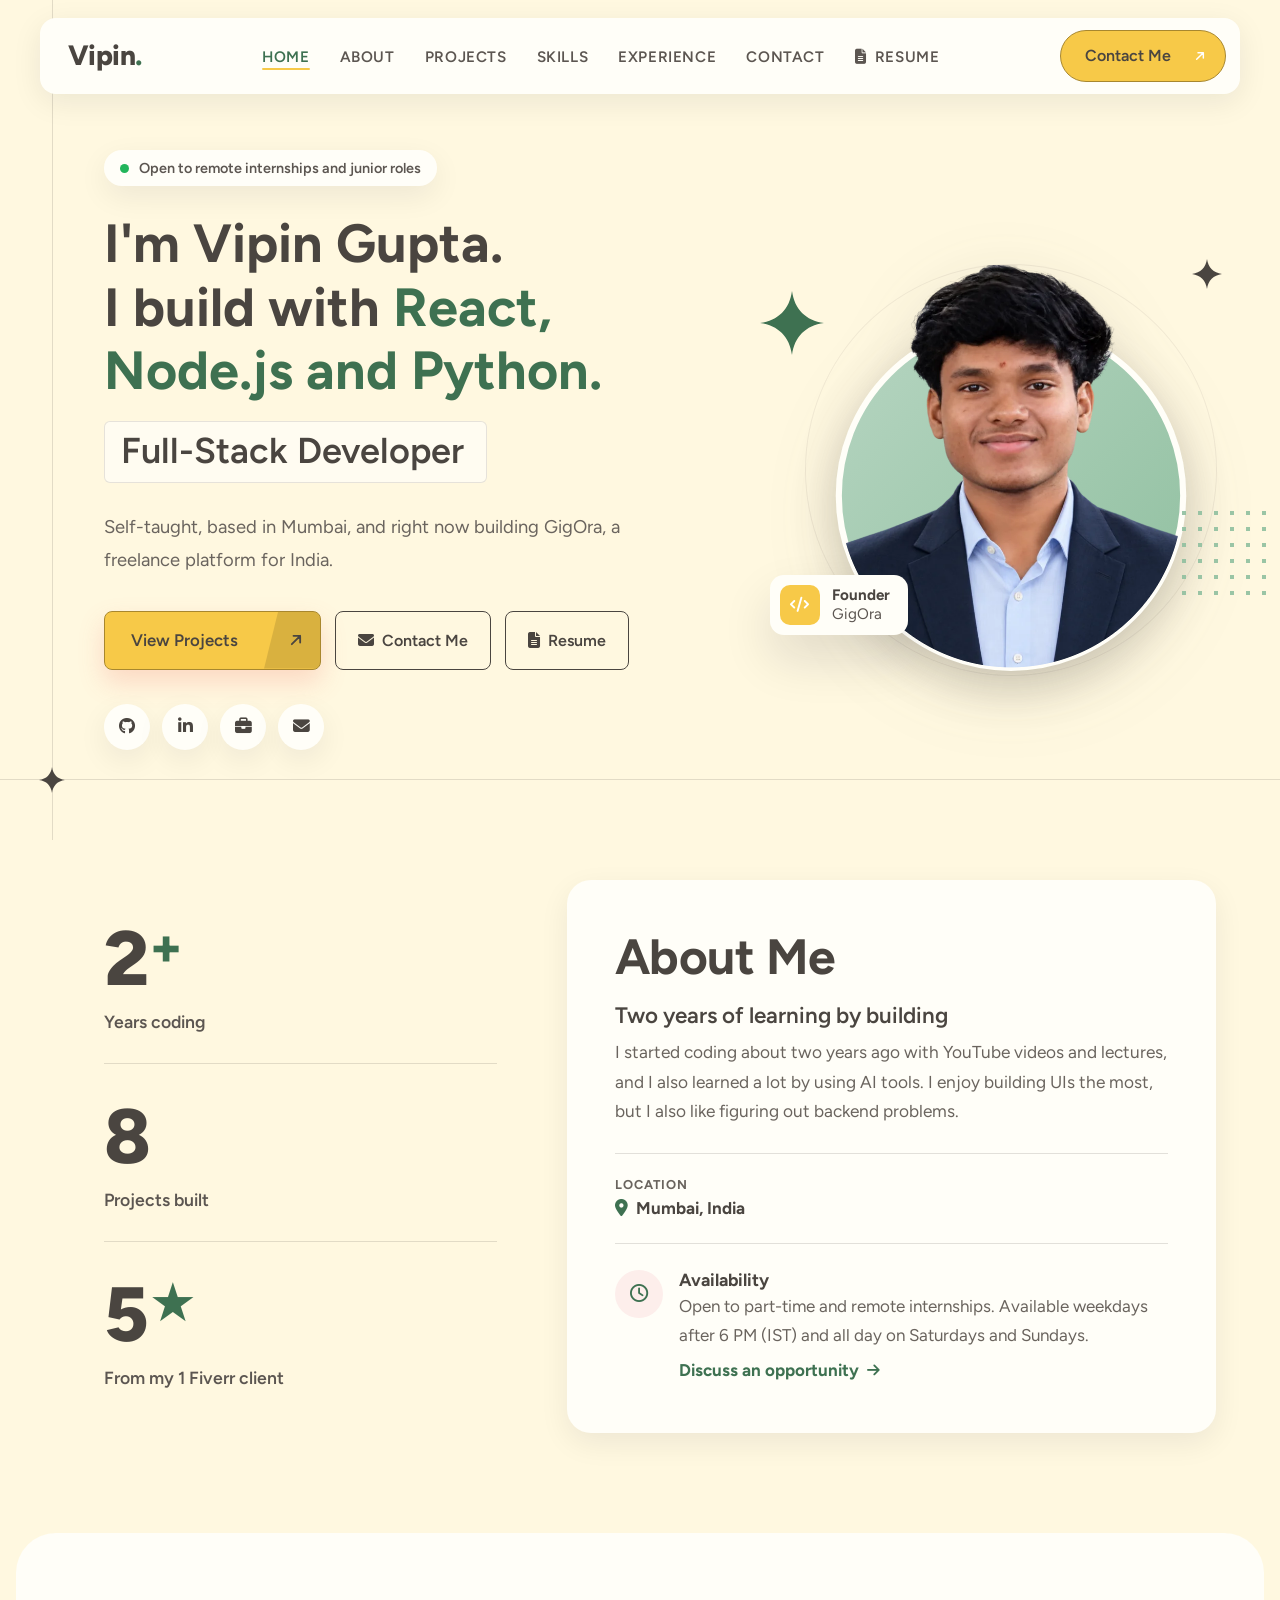
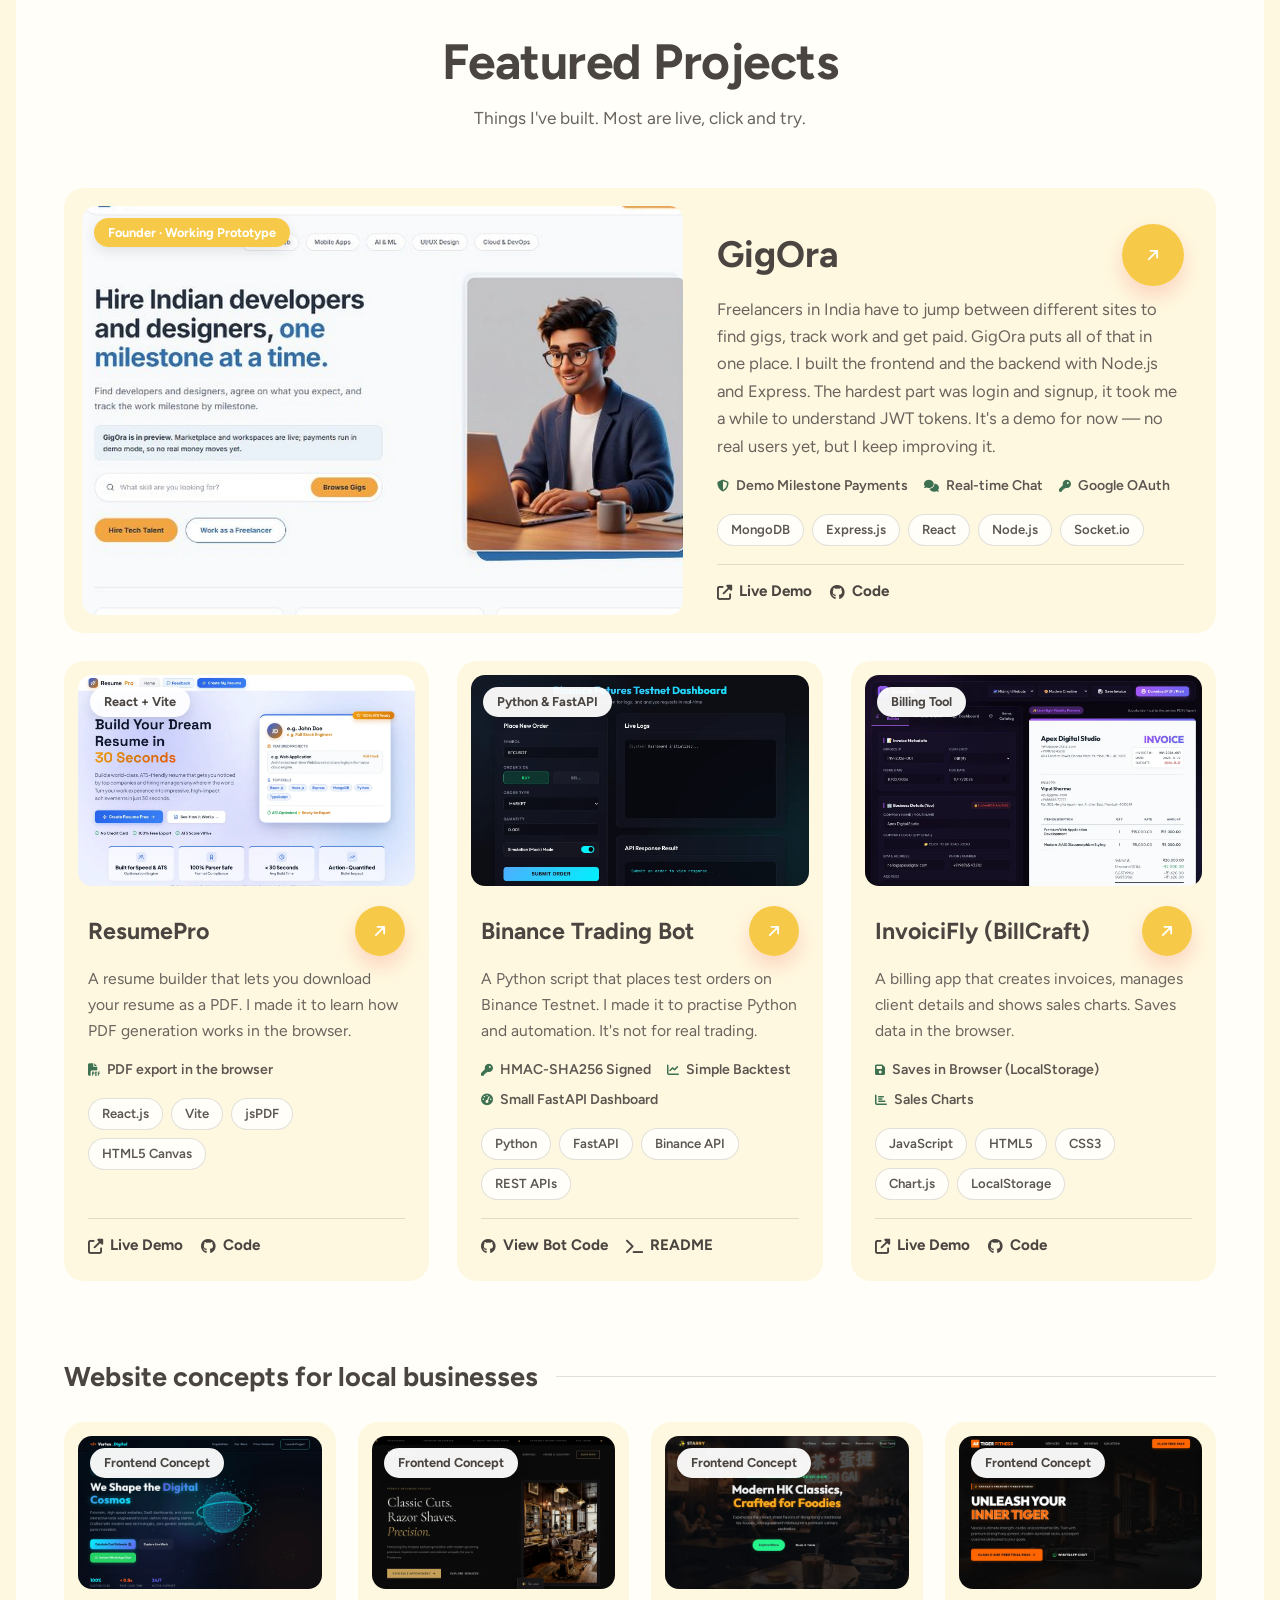
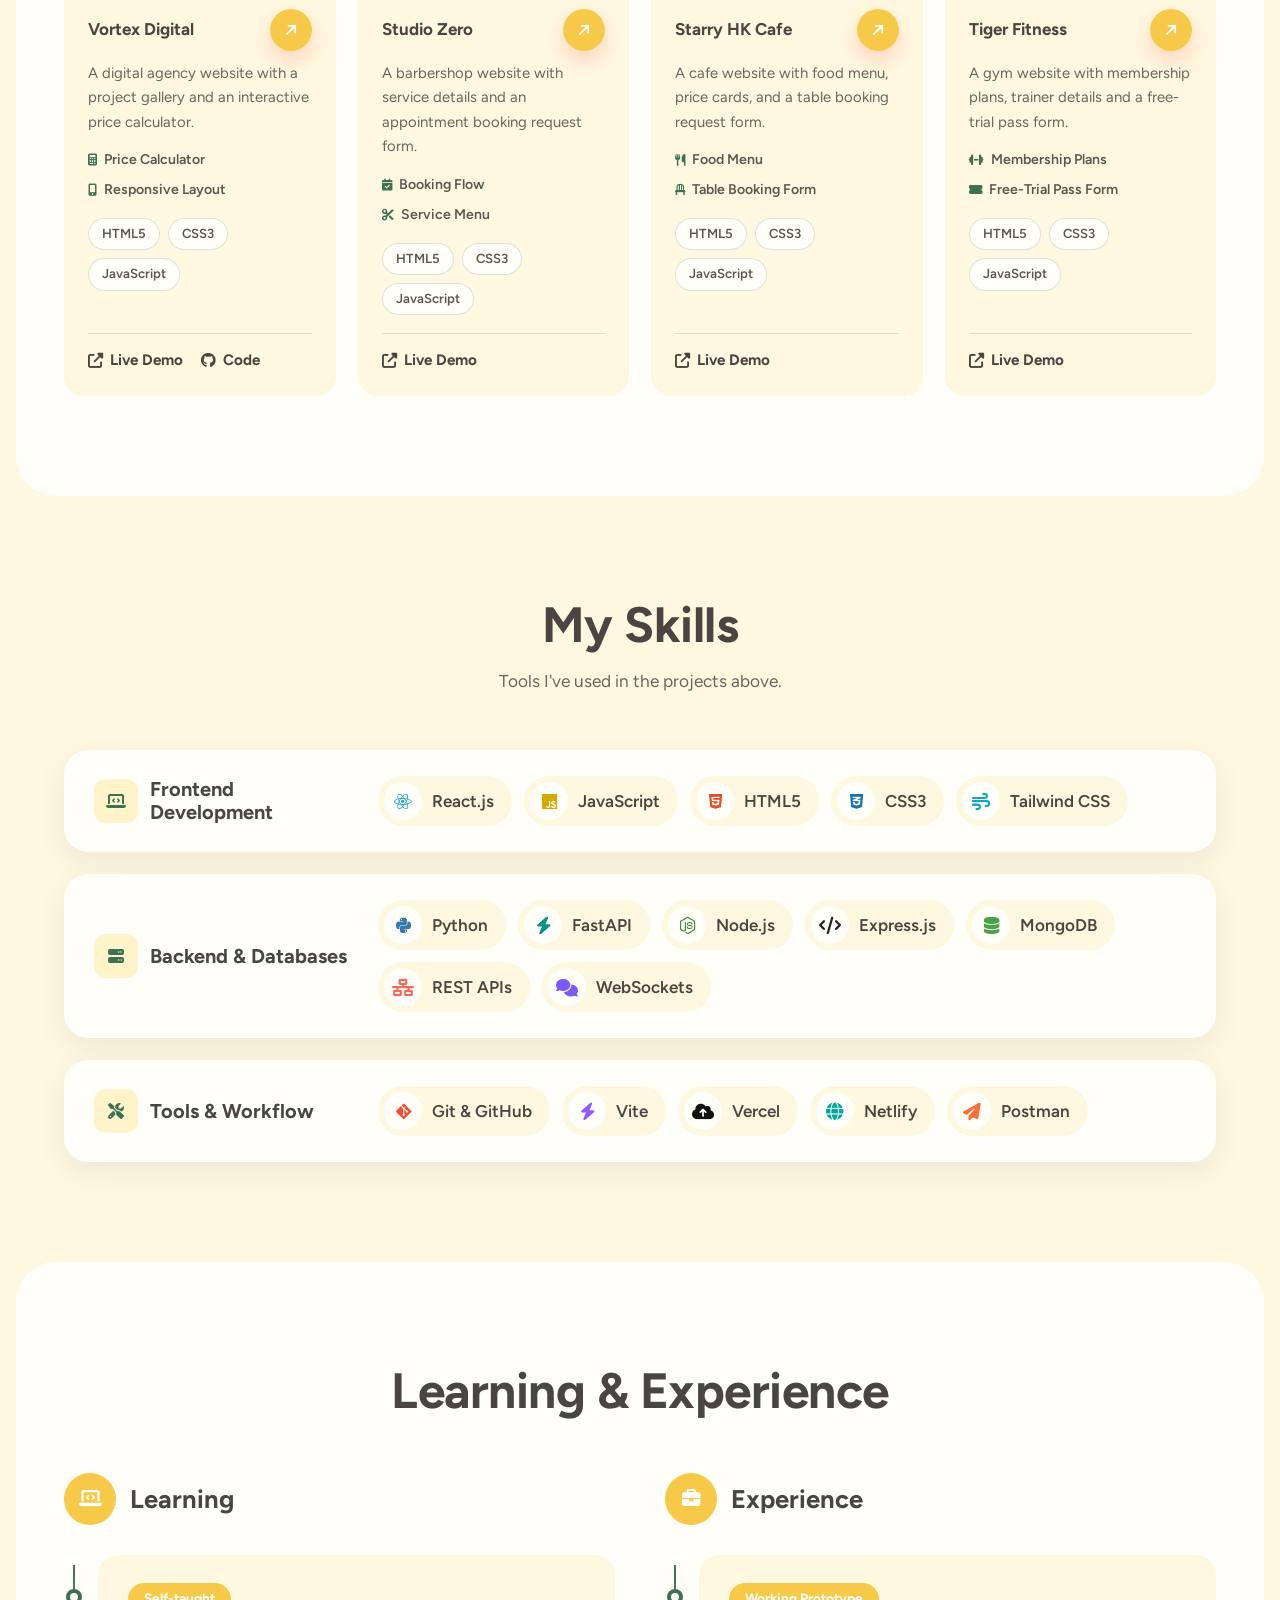
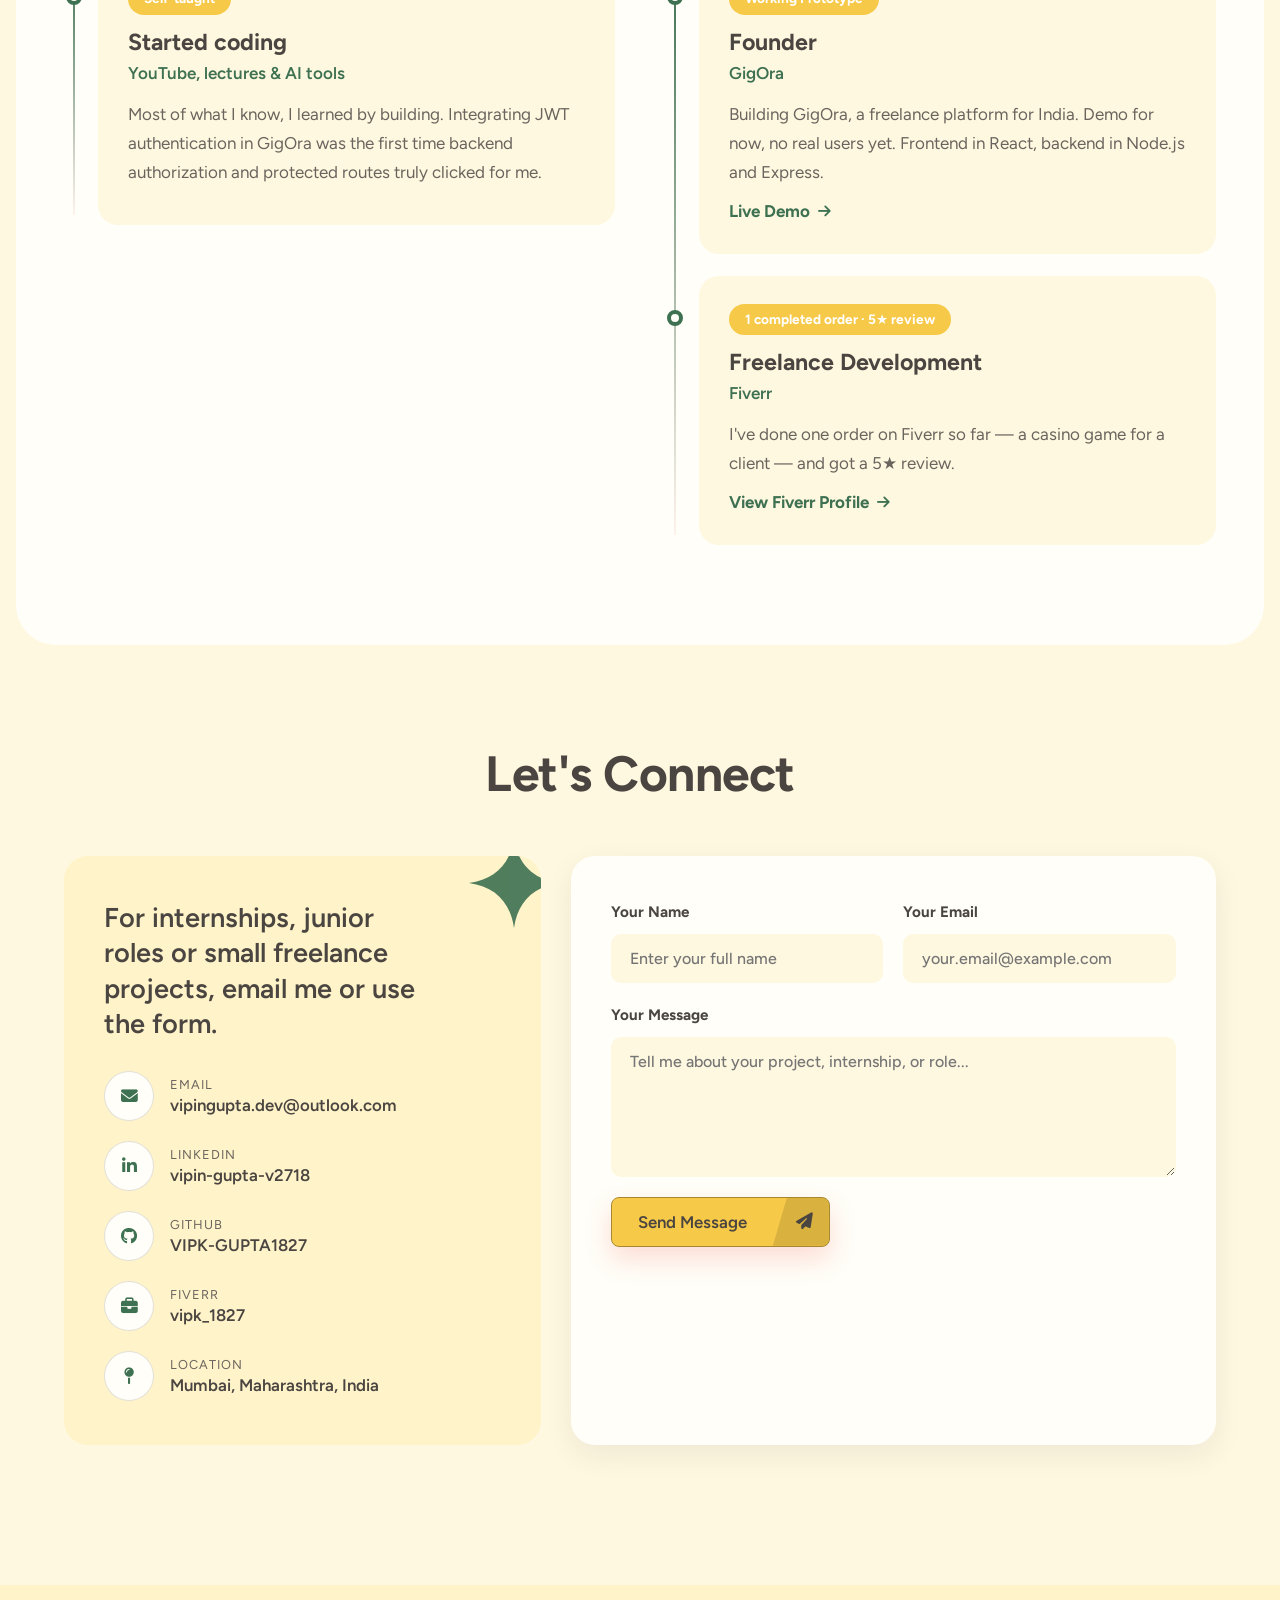
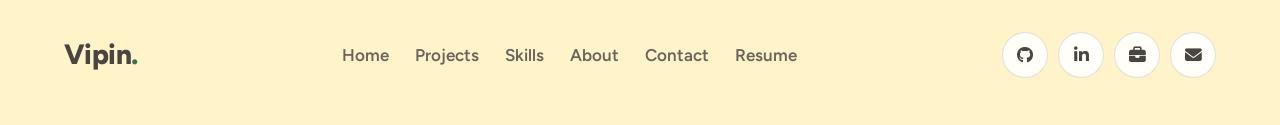
==== commit 35a53c2f: "style(hero): add 1px crisp outline ring to avatar circle" ====
--- a/index.html
+++ b/index.html
@@ -142,7 +142,7 @@
 
     <link rel="sitemap" type="application/xml" title="Sitemap" href="/sitemap.xml">
     <link rel="preload" as="image" href="images/vipin.webp">
-    <link rel="stylesheet" href="style.css?v=2.2">
+    <link rel="stylesheet" href="style.css?v=2.3">
 </head>
 
 <body>
--- a/style.css
+++ b/style.css
@@ -2059,6 +2059,8 @@
 .photo-shape {
     aspect-ratio: 1 / 1;
     filter: drop-shadow(0 16px 32px rgba(74, 69, 64, 0.14));
+    box-shadow: 0 0 0 1px rgba(74, 69, 64, 0.08);
+    border-radius: 50%;
 }
 .hero-photo {
     clip-path: none;
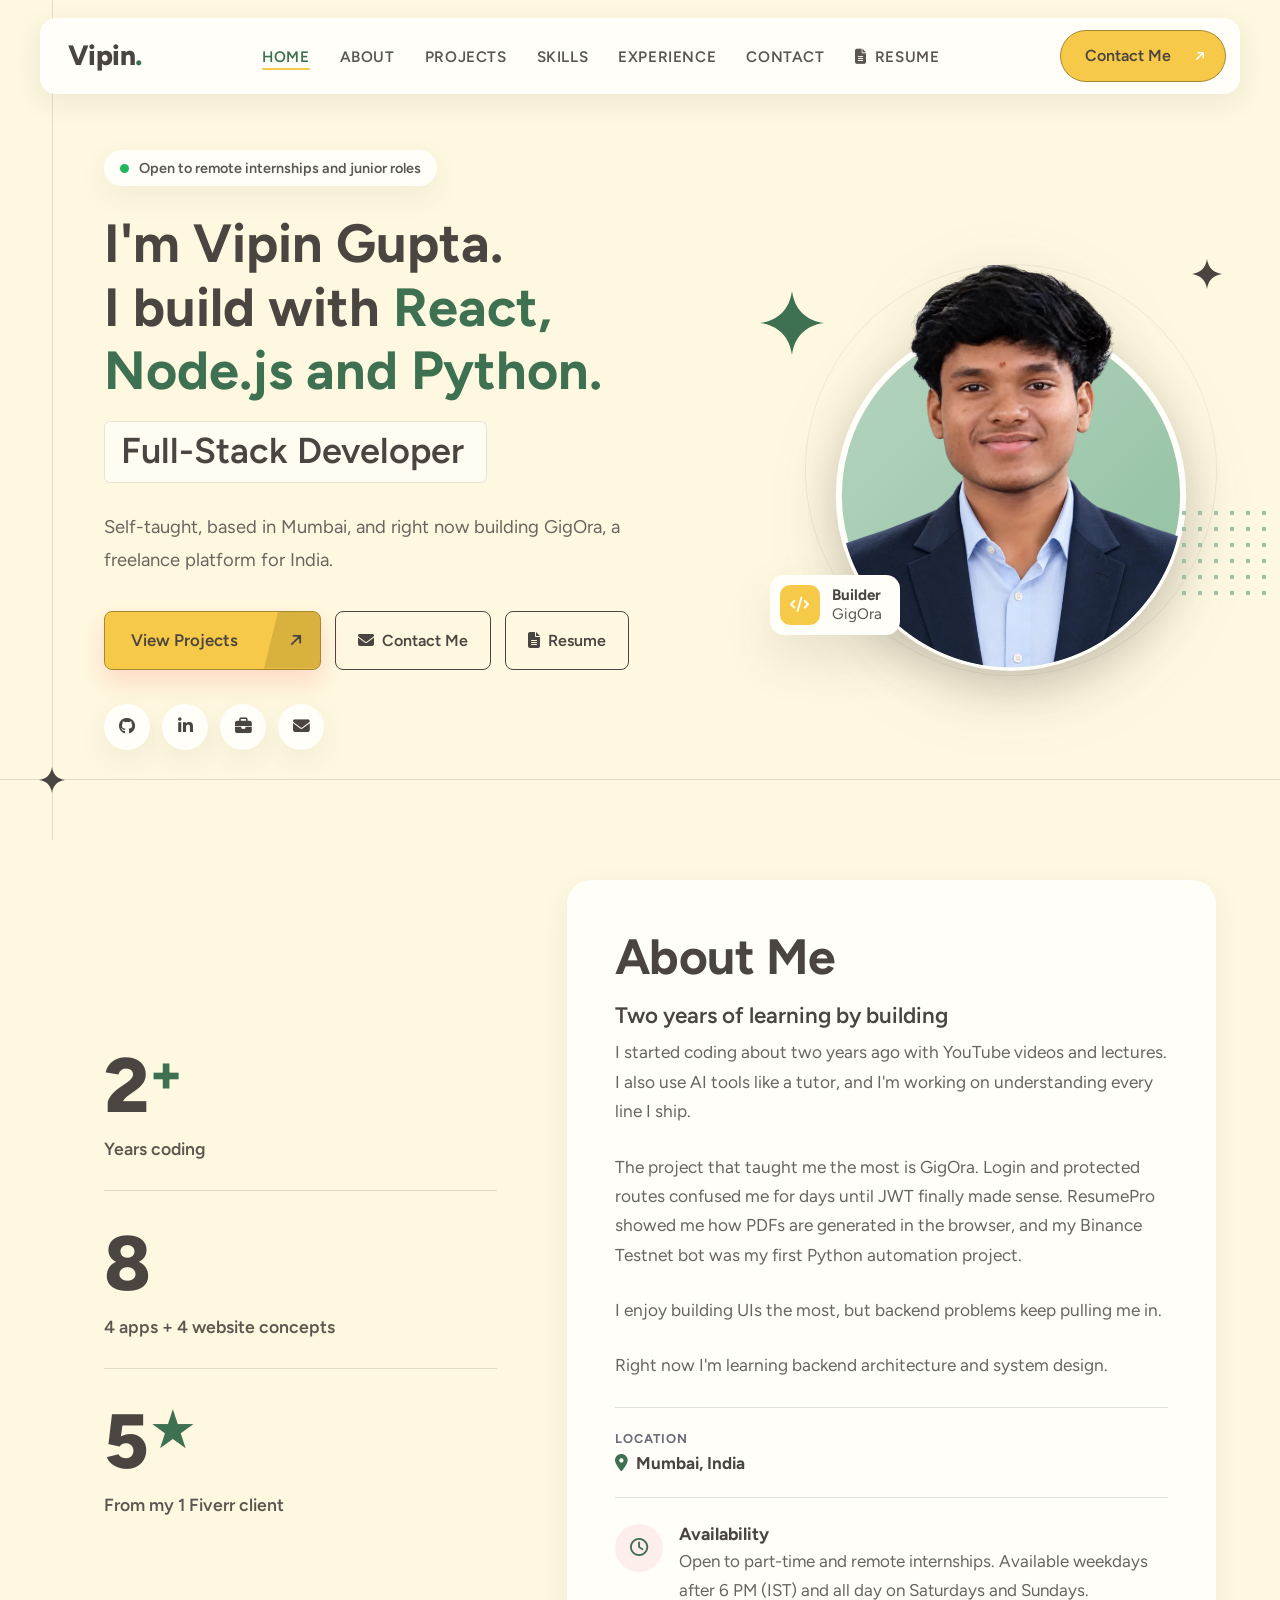
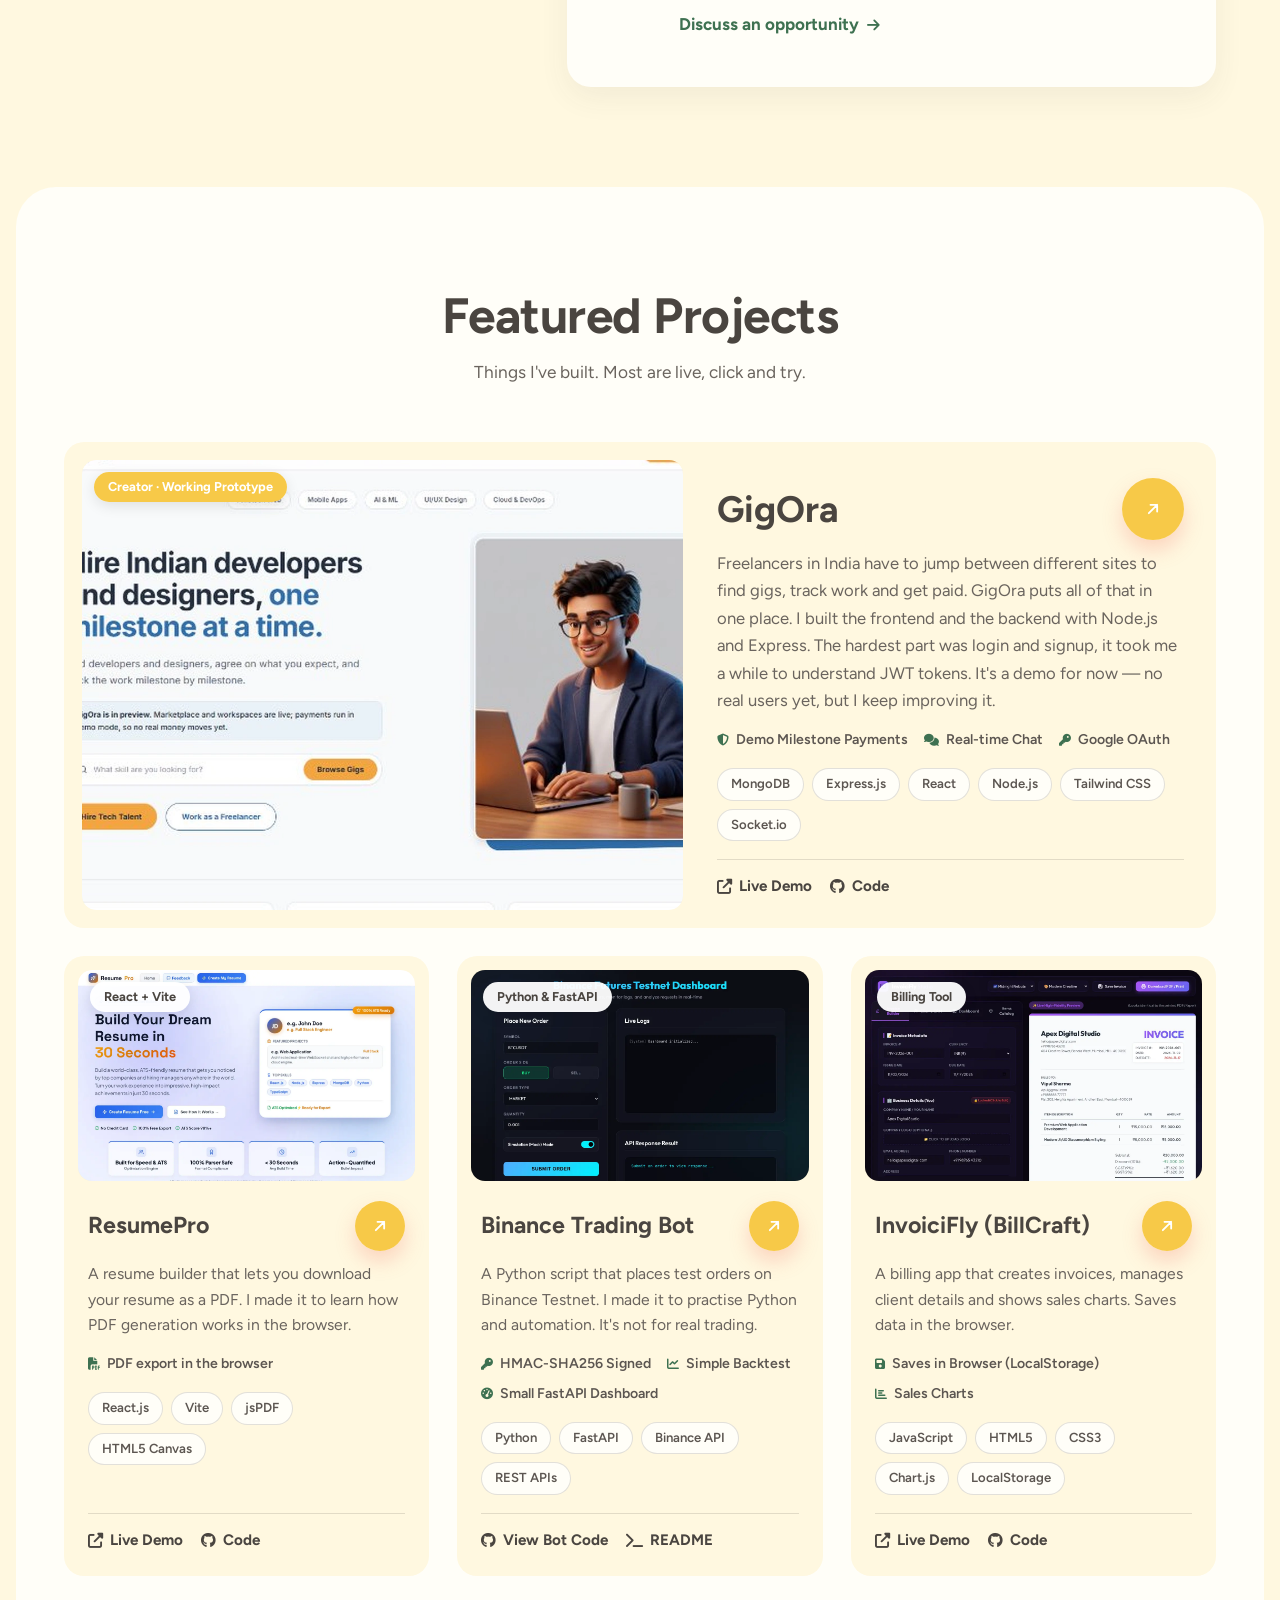
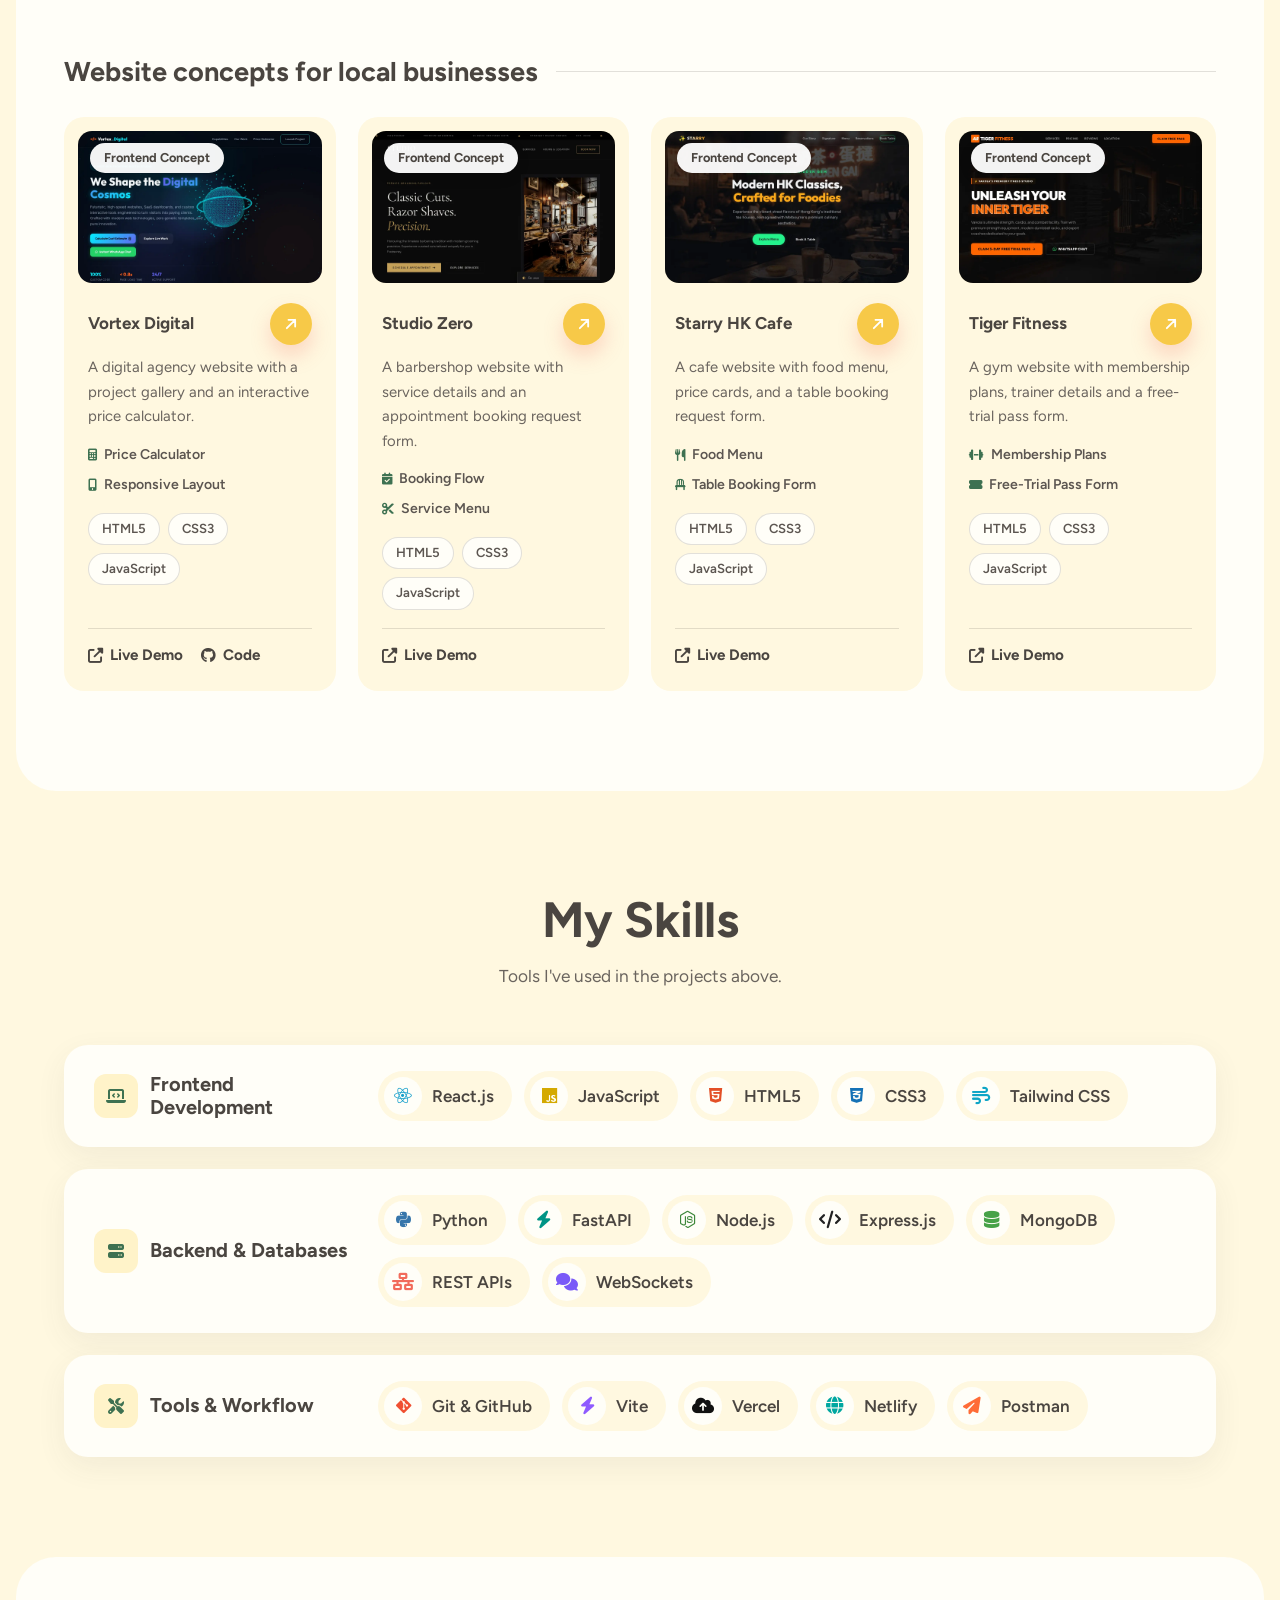
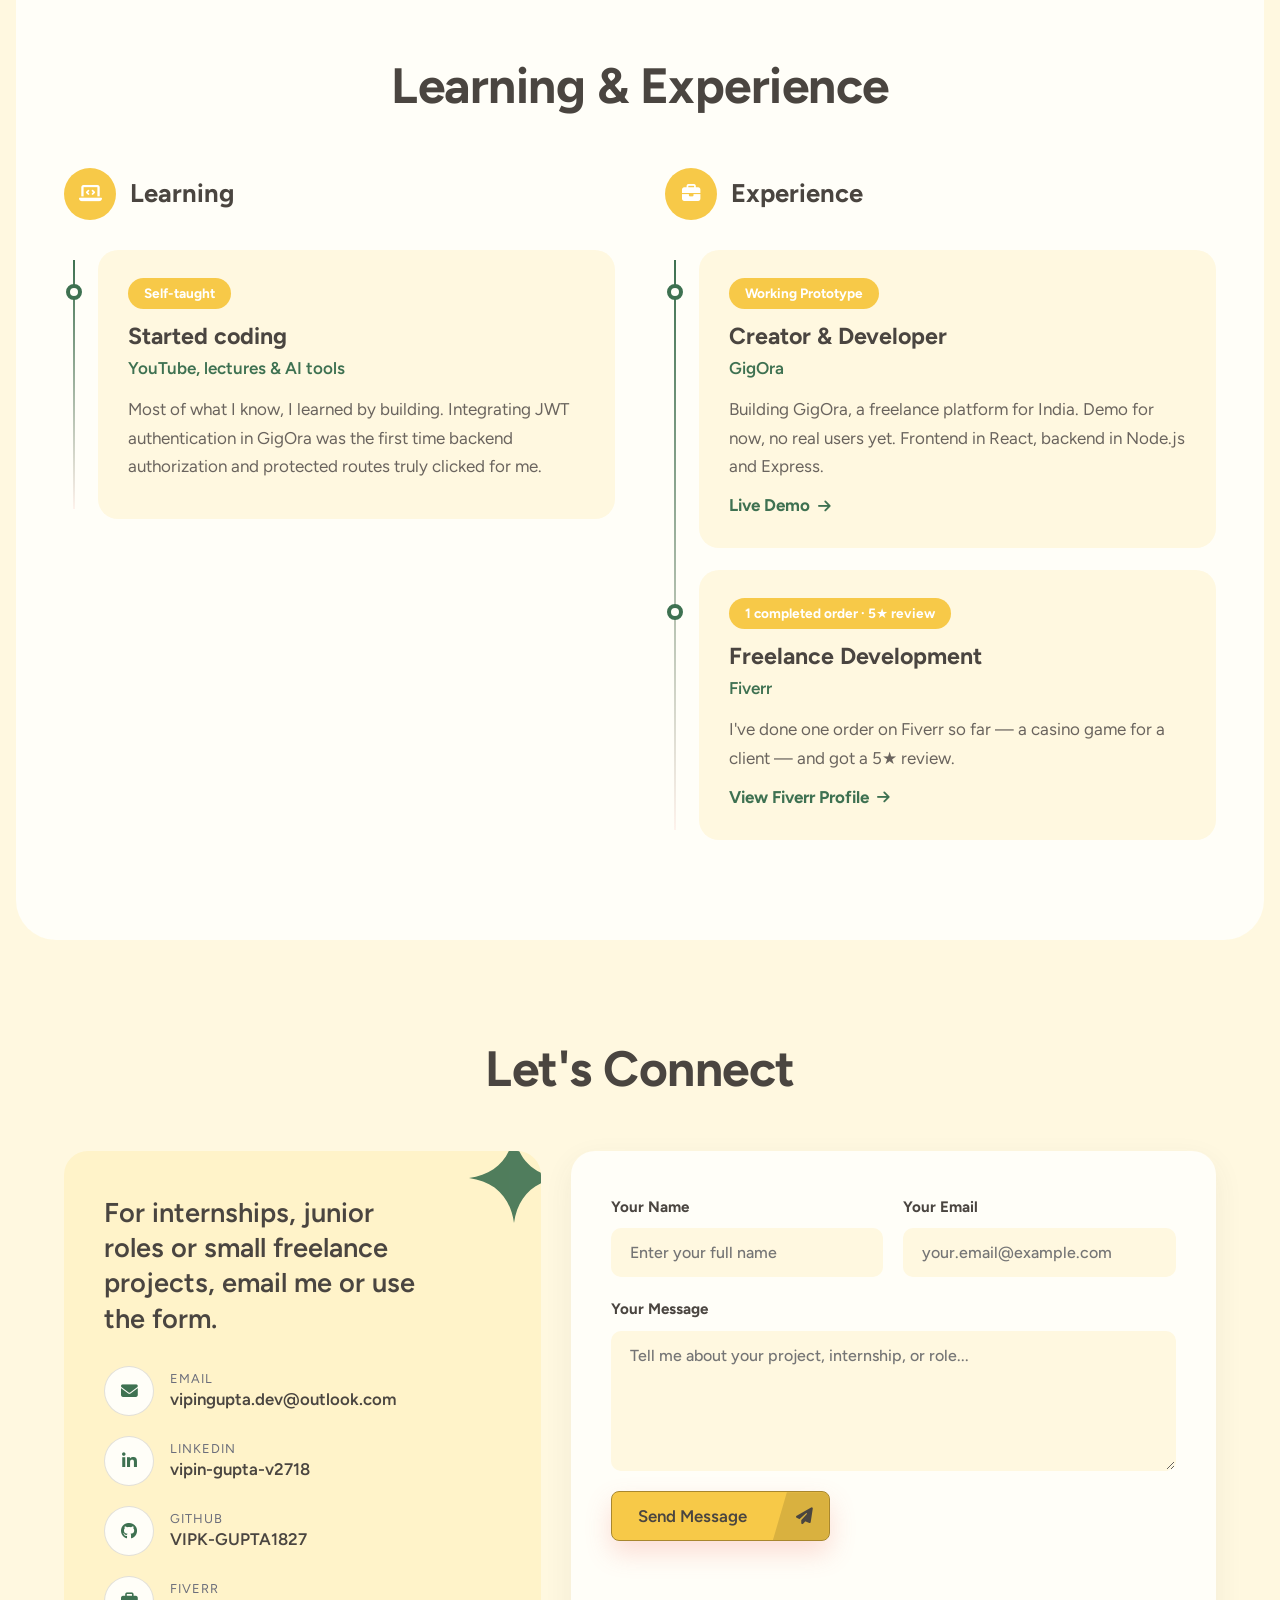
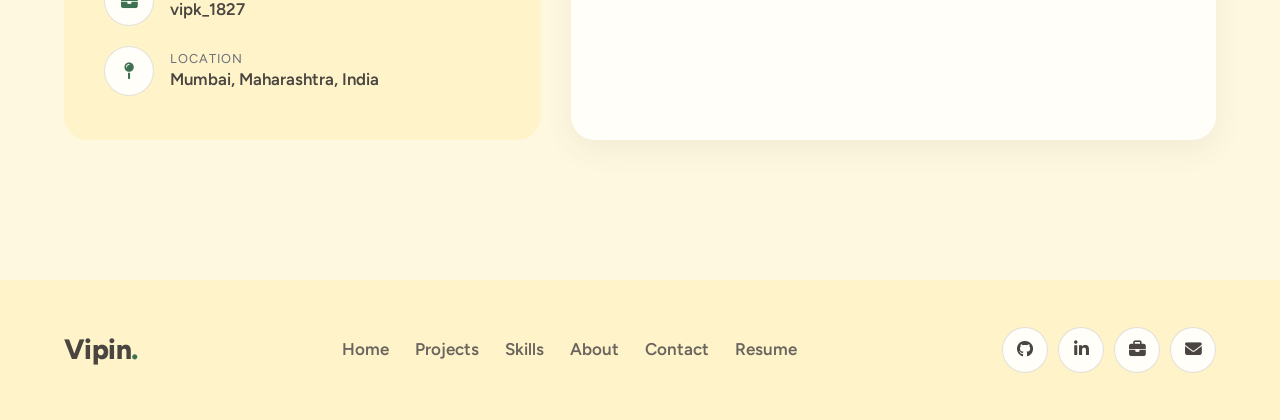
==== commit cd2f52d3: "fix(review): honest about narrative, contact form bugs, and design cleanup" ====
--- a/index.html
+++ b/index.html
@@ -26,7 +26,6 @@
     <meta name="twitter:description" content="Self-taught developer in Mumbai building web apps with React and Python.">
     <meta name="twitter:image" content="https://vipingupta-portfolio.netlify.app/og-image.png">
 
-        <meta http-equiv="X-Content-Type-Options" content="nosniff">
     <meta name="referrer" content="strict-origin-when-cross-origin">
 
                 <script type="application/ld+json">
@@ -121,7 +120,7 @@
           "@type": "SoftwareApplication",
           "@id": "https://vipingupta-portfolio.netlify.app/#billcraft",
           "name": "InvoiciFly (BillCraft)",
-          "description": "Client billing CRM with offline-first storage, Chart.js analytics, and print-ready receipt formatting.",
+          "description": "A billing app that creates invoices and shows sales charts. Saves data in the browser.",
           "applicationCategory": "BusinessApplication",
           "operatingSystem": "Web Browser",
           "url": "https://billcraft-nu.vercel.app/",
@@ -132,7 +131,7 @@
     }
     </script>
 
-        <link rel="icon" href="data:image/svg+xml,<svg xmlns='http://www.w3.org/2000/svg' viewBox='0 0 100 100'><rect width='100' height='100' rx='22' fill='%23F26B5B'/><text x='50' y='68' font-size='50' font-family='Arial' font-weight='bold' text-anchor='middle' fill='%23ffffff'>VG</text></svg>">
+        <link rel="icon" href="data:image/svg+xml,<svg xmlns='http://www.w3.org/2000/svg' viewBox='0 0 100 100'><rect width='100' height='100' rx='22' fill='%233E7151'/><text x='50' y='68' font-size='50' font-family='Arial' font-weight='bold' text-anchor='middle' fill='%23ffffff'>VG</text></svg>">
 
         <link rel="preconnect" href="https://fonts.googleapis.com">
     <link rel="preconnect" href="https://fonts.gstatic.com" crossorigin>
@@ -142,7 +141,7 @@
 
     <link rel="sitemap" type="application/xml" title="Sitemap" href="/sitemap.xml">
     <link rel="preload" as="image" href="images/vipin.webp">
-    <link rel="stylesheet" href="style.css?v=2.3">
+    <link rel="stylesheet" href="style.css?v=2.4">
 </head>
 
 <body>
@@ -215,7 +214,7 @@
                 </div>
                 <div class="hero-chip">
                     <span class="chip-ico"><i class="fas fa-code"></i></span>
-                    <span><strong>Founder</strong> GigOra</span>
+                    <span><strong>Builder</strong> GigOra</span>
                 </div>
             </div>
         </div>
@@ -230,7 +229,7 @@
                 </div>
                 <div class="stat-item">
                     <span class="stat-num">8</span>
-                    <span class="stat-label">Projects built</span>
+                    <span class="stat-label">4 apps + 4 website concepts</span>
                 </div>
                 <div class="stat-item">
                     <span class="stat-num">5<span>★</span></span>
@@ -240,7 +239,10 @@
             <div class="about-text reveal">
                 <h2 class="section-title">About Me</h2>
                 <h3 class="about-hi">Two years of learning by building</h3>
-                <p>I started coding about two years ago with YouTube videos and lectures, and I also learned a lot by using AI tools. I enjoy building UIs the most, but I also like figuring out backend problems.</p>
+                <p>I started coding about two years ago with YouTube videos and lectures. I also use AI tools like a tutor, and I'm working on understanding every line I ship.</p>
+                <p>The project that taught me the most is GigOra. Login and protected routes confused me for days until JWT finally made sense. ResumePro showed me how PDFs are generated in the browser, and my Binance Testnet bot was my first Python automation project.</p>
+                <p>I enjoy building UIs the most, but backend problems keep pulling me in.</p>
+                <p>Right now I'm learning backend architecture and system design.</p>
                 <ul class="about-meta">
                     <li><span class="meta-label">Location</span><span class="meta-val"><i class="fas fa-map-marker-alt"></i> Mumbai, India</span></li>
                 </ul>
@@ -266,7 +268,7 @@
                 <article class="project-card featured">
                     <div class="card-preview">
                         <img src="images/gigora-v2.webp" alt="GigOra home page" loading="lazy" width="1200" height="750">
-                        <span class="cat-pill cat-pill-founder">Founder · Working Prototype</span>
+                        <span class="cat-pill cat-pill-founder">Creator · Working Prototype</span>
                     </div>
                     <div class="card-body">
                         <div class="card-title-row">
@@ -275,7 +277,7 @@
                         </div>
                         <p class="card-desc">Freelancers in India have to jump between different sites to find gigs, track work and get paid. GigOra puts all of that in one place. I built the frontend and the backend with Node.js and Express. The hardest part was login and signup, it took me a while to understand JWT tokens. It's a demo for now — no real users yet, but I keep improving it.</p>
                         <ul class="project-highlights"><li><i class="fas fa-shield-alt"></i> Demo Milestone Payments</li><li><i class="fas fa-comments"></i> Real-time Chat</li><li><i class="fas fa-key"></i> Google OAuth</li></ul>
-                        <div class="tech-tags"><span>MongoDB</span><span>Express.js</span><span>React</span><span>Node.js</span><span>Socket.io</span></div>
+                        <div class="tech-tags"><span>MongoDB</span><span>Express.js</span><span>React</span><span>Node.js</span><span>Tailwind CSS</span><span>Socket.io</span></div>
                         <div class="card-links"><a href="https://gig-ora.vercel.app/" target="_blank" rel="noopener noreferrer" class="card-link"><i class="fas fa-external-link-alt"></i> Live Demo</a><a href="https://github.com/VIPK-GUPTA1827/GigOra" target="_blank" rel="noopener noreferrer" class="card-link"><i class="fab fa-github"></i> Code</a></div>
                     </div>
                 </article>
@@ -444,7 +446,7 @@
                     <div class="timeline">
                         <div class="timeline-item">
                             <span class="year-pill">Working Prototype</span>
-                            <h4>Founder</h4>
+                            <h4>Creator &amp; Developer</h4>
                             <span class="tl-place">GigOra</span>
                             <p>Building GigOra, a freelance platform for India. Demo for now, no real users yet. Frontend in React, backend in Node.js and Express.</p>
                             <a href="https://gig-ora.vercel.app/" target="_blank" rel="noopener noreferrer" class="link-arrow">Live Demo <i class="fas fa-arrow-right"></i></a>
@@ -479,7 +481,7 @@
                         <li class="info-card"><span class="info-icon"><i class="fas fa-map-pin"></i></span><span class="info-details"><span class="info-label">Location</span><span>Mumbai, Maharashtra, India</span></span></li>
                     </ul>
                 </div>
-                <form id="contact-form" class="contact-form" novalidate>
+                <form id="contact-form" class="contact-form">
                     <input type="hidden" name="access_key" value="cbfe962e-c30d-40a1-9381-9c9ae27462ea">
                     <input type="checkbox" name="botcheck" class="hidden" tabindex="-1" autocomplete="off" aria-hidden="true">
                     <div class="form-row">
--- a/style.css
+++ b/style.css
@@ -3,21 +3,23 @@
    ========================================================================== */
 
 :root {
-    --bg: #faf8f2;
-    --bg-soft: #f0ede6;
-    --white: #ffffff;
-    --ink: #0b0910;
-    --ink-2: #1c1a22;
-    --text: #5f6170;
-    --muted: #8a8c99;
-    --line: rgba(11, 9, 16, 0.12);
-    --orange: #f26b5b;
-    --amber: #f2994a;
-    --grad: linear-gradient(90deg,#f26b5b 0%,#f2994a 100%);
+    --bg: #fff8e0;
+    --bg-soft: #fff3c9;
+    --white: #fffef8;
+    --ink: #4a4540;
+    --ink-2: #5c5651;
+    --text: #6a645e;
+    --muted: #6b6d7a;
+    --line: rgba(74, 69, 64, 0.16);
+    --orange: #3e7151;
+    --amber: #346044;
+    --grad: linear-gradient(90deg, #f7c948 0%, #f7c948 100%);
+    --accent-border: #a8872e;
+    --accent-hover: #e8bc43;
     --radius: 20px;
     --radius-sm: 12px;
-    --shadow: 0 10px 30px rgba(17, 20, 40, 0.07);
-    --shadow-lg: 0 24px 50px rgba(17, 20, 40, 0.12);
+    --shadow: 0 10px 30px rgba(74, 69, 64, 0.07);
+    --shadow-lg: 0 24px 50px rgba(74, 69, 64, 0.12);
     --font: 'Figtree', system-ui, -apple-system, 'Segoe UI', sans-serif;
     --ease: cubic-bezier(0.22, 1, 0.36, 1);
 }
@@ -2032,24 +2034,6 @@
 .footer-socials a { background: var(--white); border: 1px solid var(--line); color: var(--ink); }
 .footer-socials a:hover, .hero-social a:hover { background: var(--grad); color: var(--ink); }
 
-/* ===== Option 2: Butter + Sage Green ===== */
-:root {
-    --bg: #fff8e0;
-    --white: #fffef8;
-    --bg-soft: #fff3c9;
-    --ink: #4a4540;
-    --ink-2: #5c5651;
-    --text: #6a645e;
-    --muted: #6a645e;
-    --line: rgba(74, 69, 64, .16);
-    --orange: #3e7151;
-    --amber: #346044;
-    --grad: linear-gradient(90deg, #f7c948 0%, #f7c948 100%);
-    --accent-border: #a8872e;
-    --accent-hover: #e8bc43;
-}
-
-
 .hero-name {
     text-wrap: balance;
 }
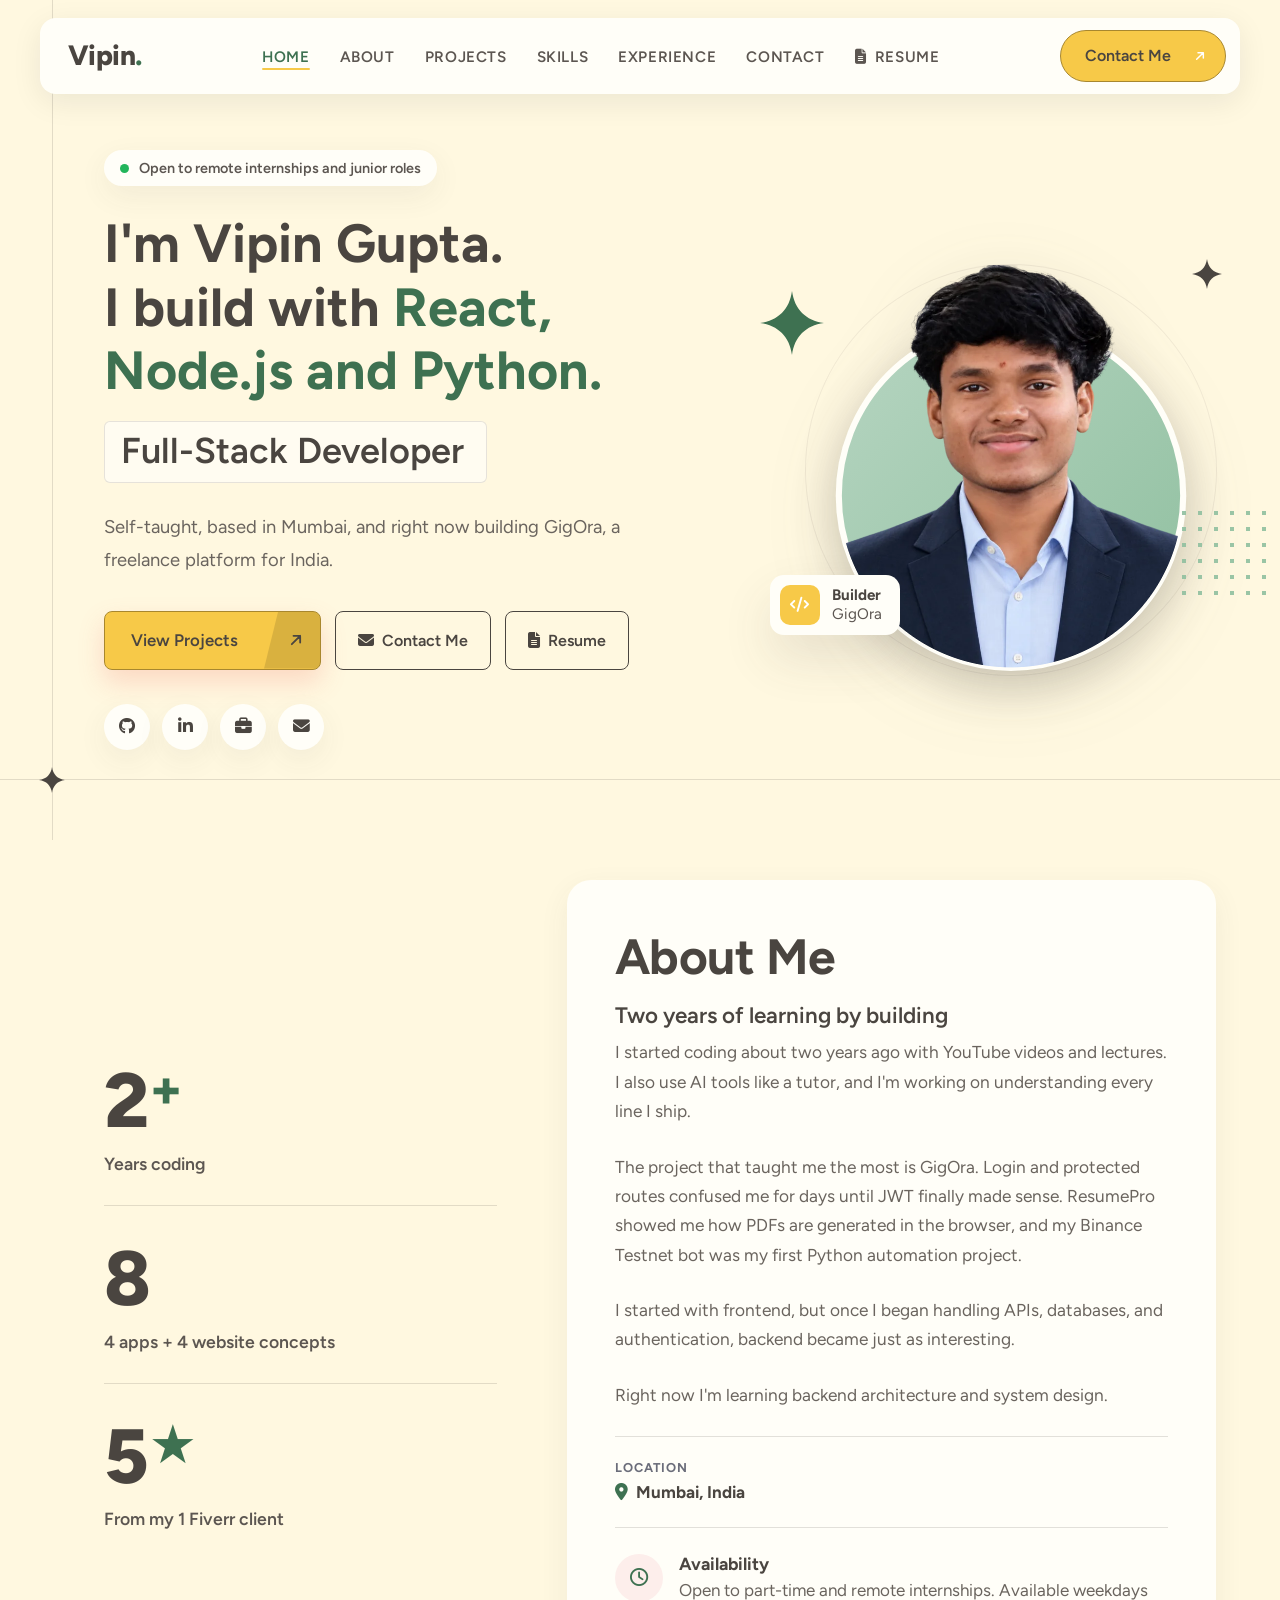
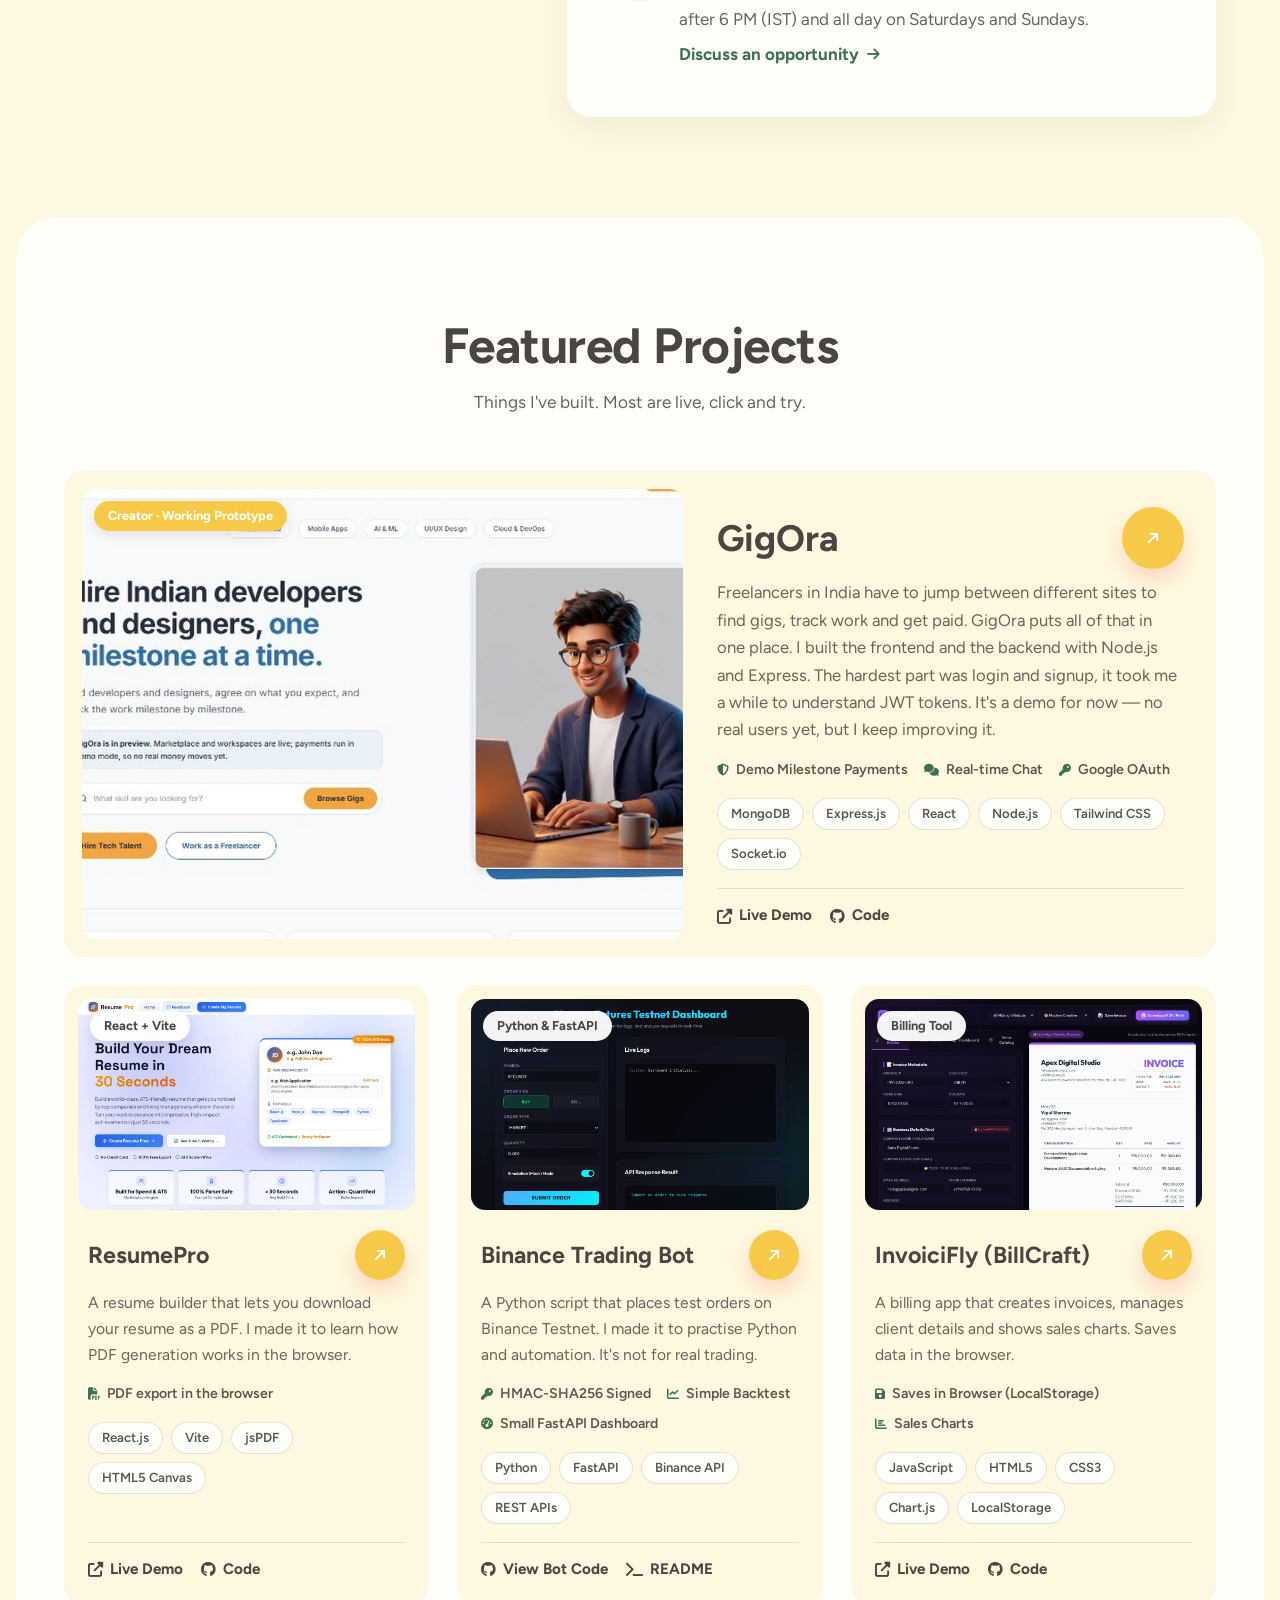
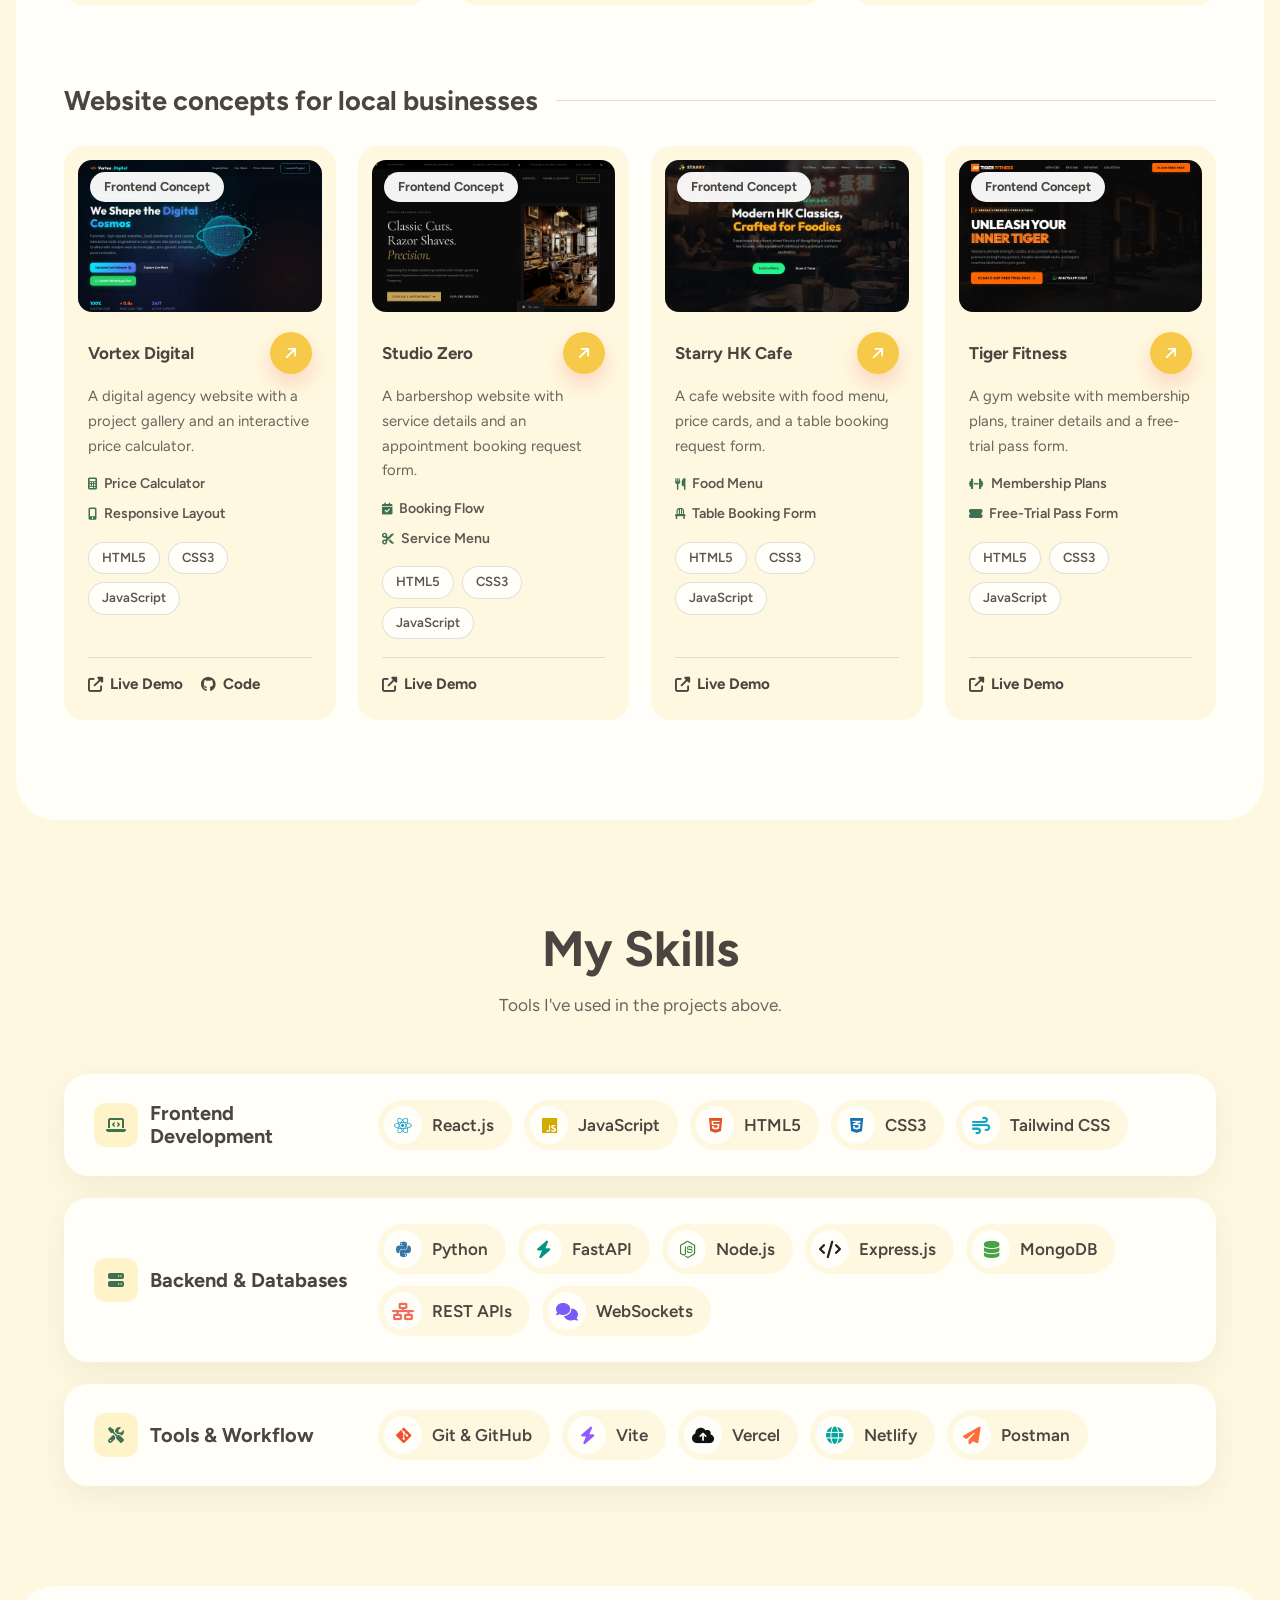
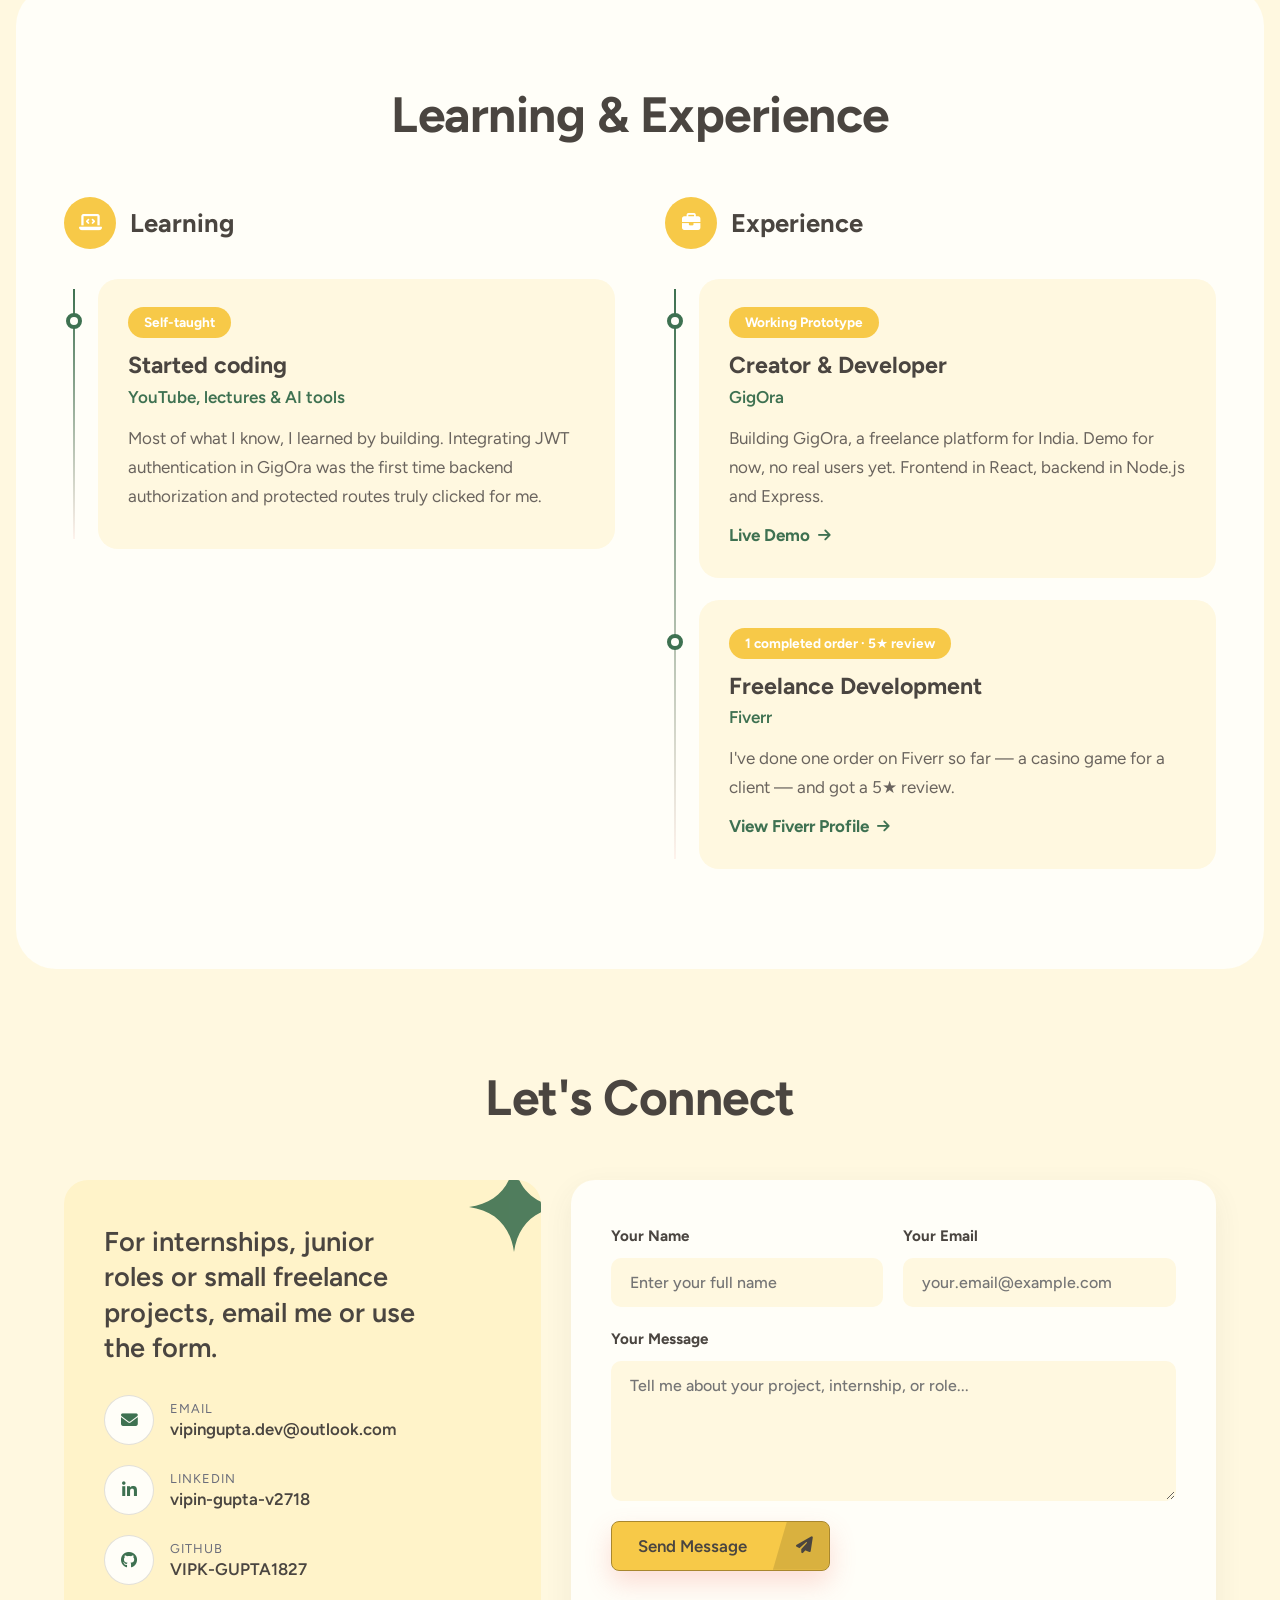
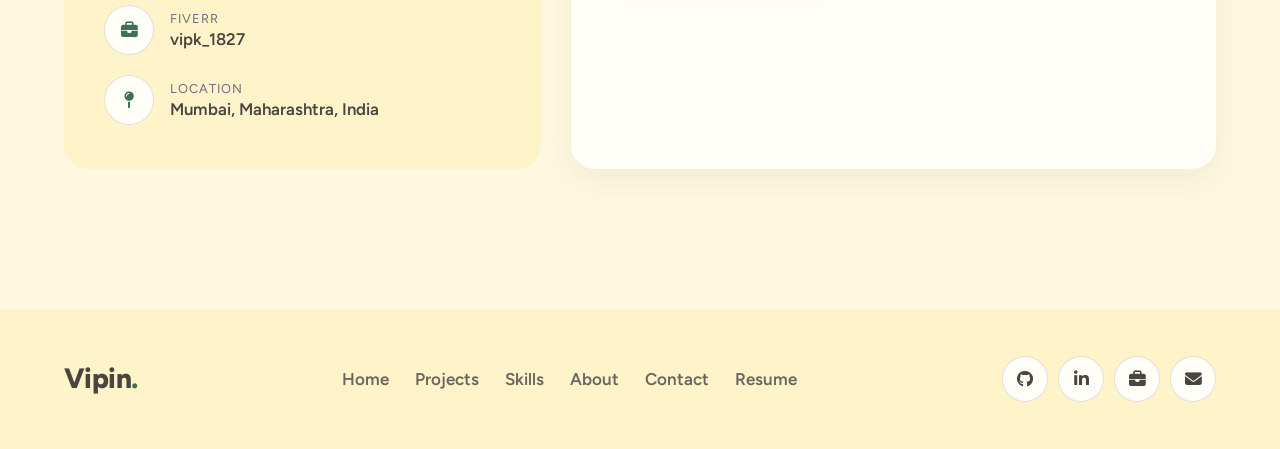
==== commit 7002d9fd: "copy(about): rewrite line to natural developer phrasing" ====
--- a/index.html
+++ b/index.html
@@ -241,7 +241,7 @@
                 <h3 class="about-hi">Two years of learning by building</h3>
                 <p>I started coding about two years ago with YouTube videos and lectures. I also use AI tools like a tutor, and I'm working on understanding every line I ship.</p>
                 <p>The project that taught me the most is GigOra. Login and protected routes confused me for days until JWT finally made sense. ResumePro showed me how PDFs are generated in the browser, and my Binance Testnet bot was my first Python automation project.</p>
-                <p>I enjoy building UIs the most, but backend problems keep pulling me in.</p>
+                <p>I started with frontend, but once I began handling APIs, databases, and authentication, backend became just as interesting.</p>
                 <p>Right now I'm learning backend architecture and system design.</p>
                 <ul class="about-meta">
                     <li><span class="meta-label">Location</span><span class="meta-val"><i class="fas fa-map-marker-alt"></i> Mumbai, India</span></li>
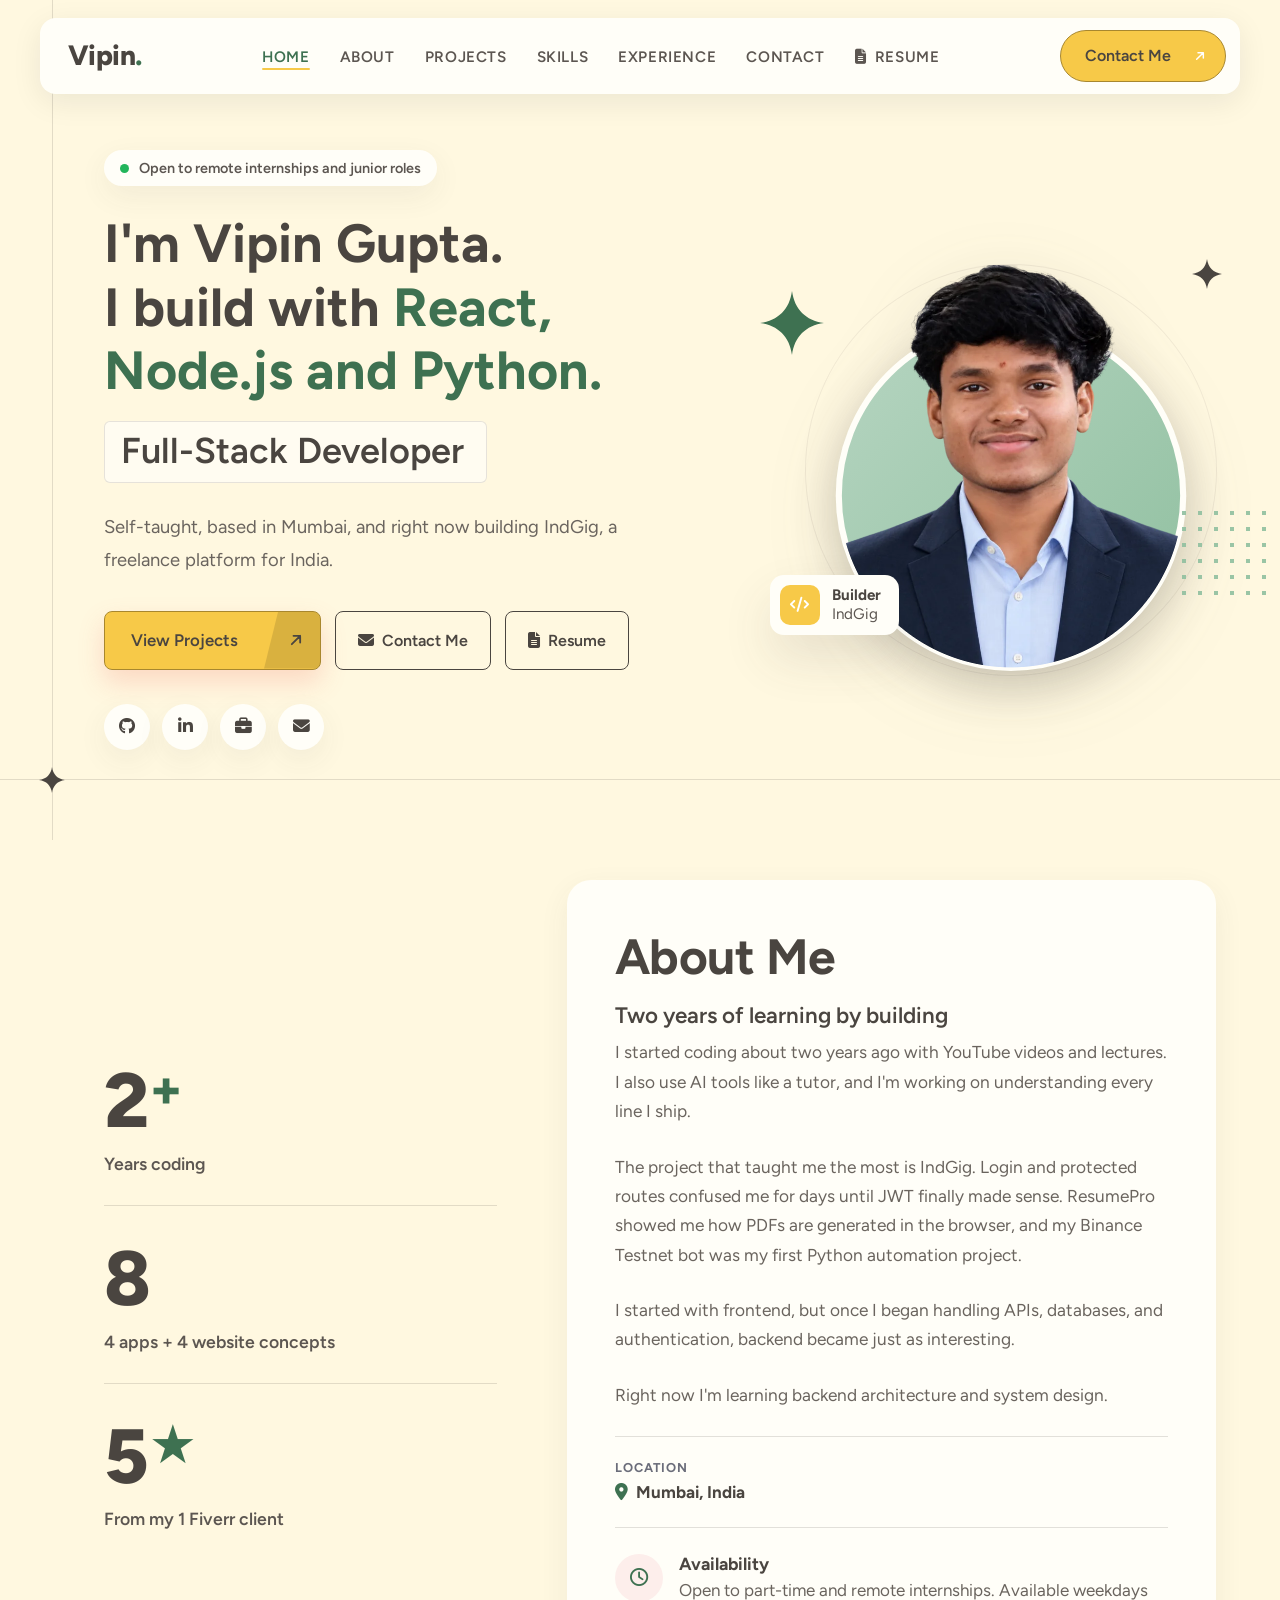
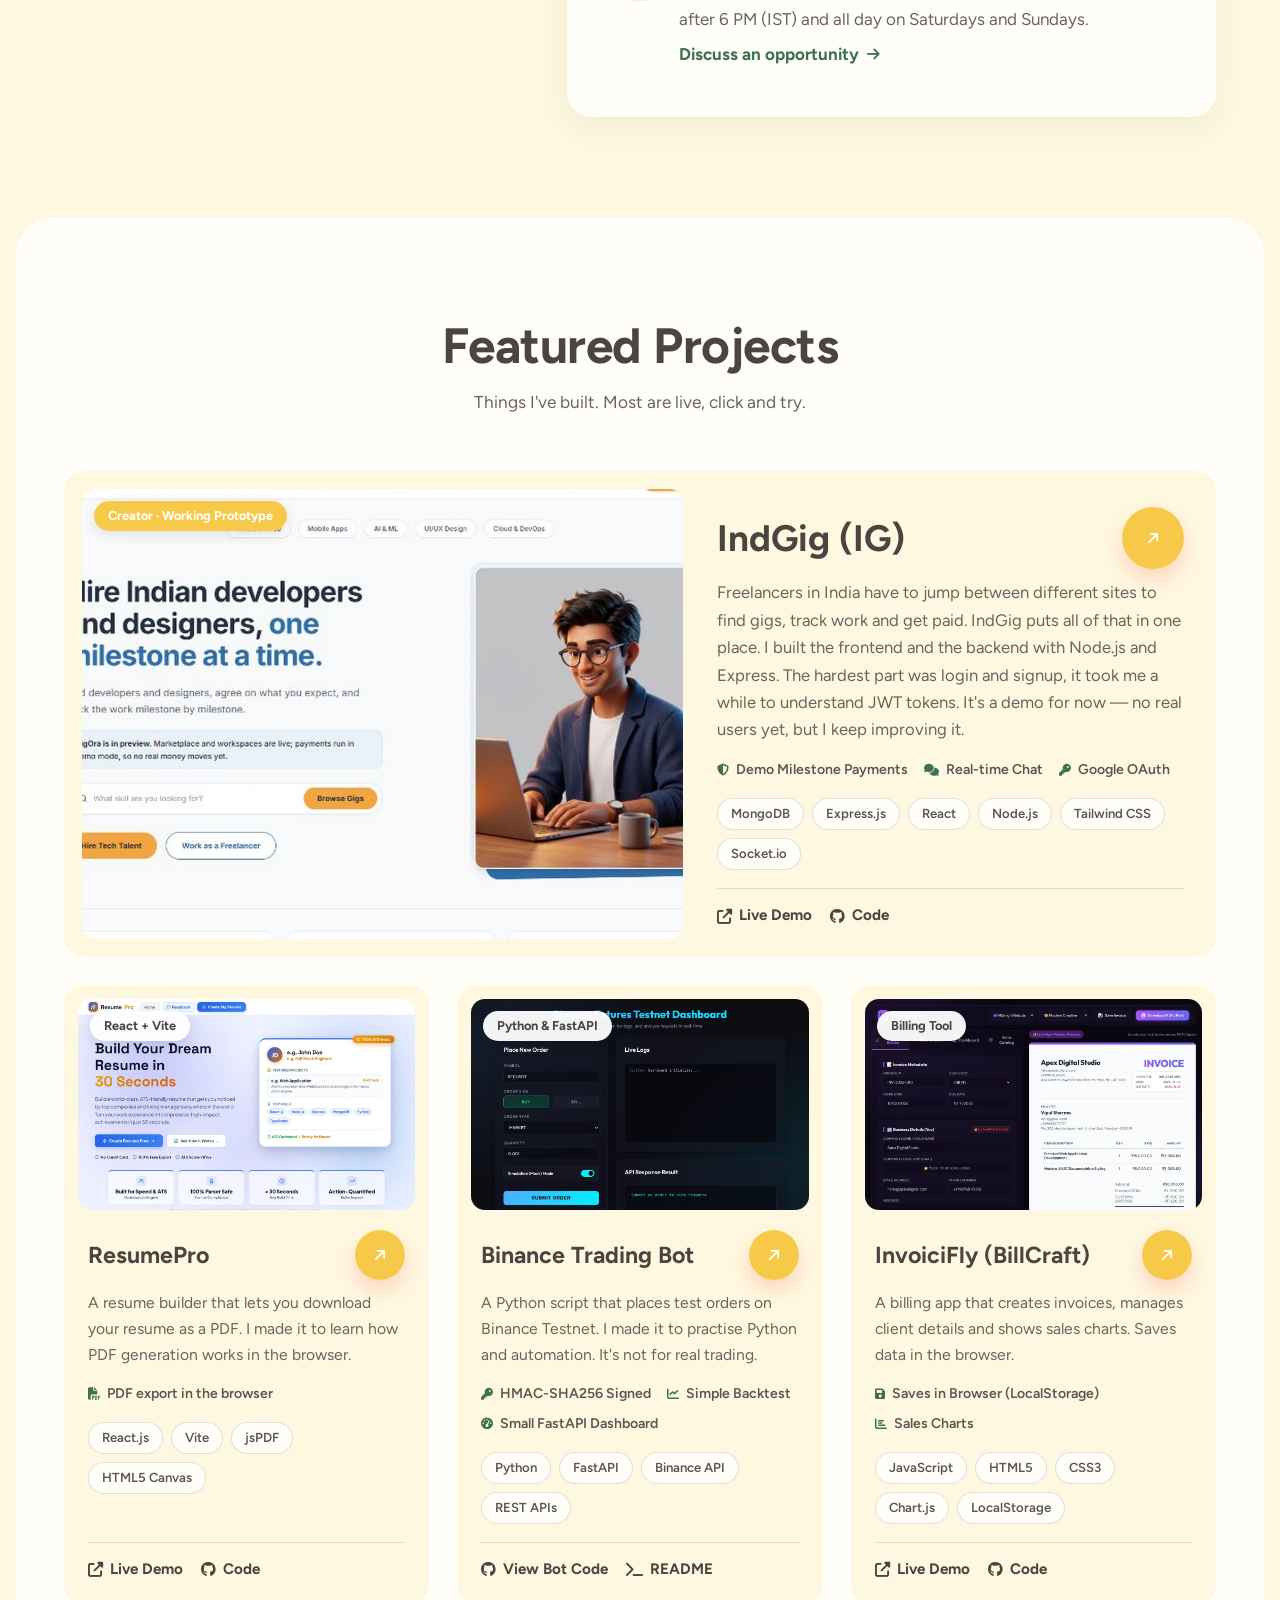
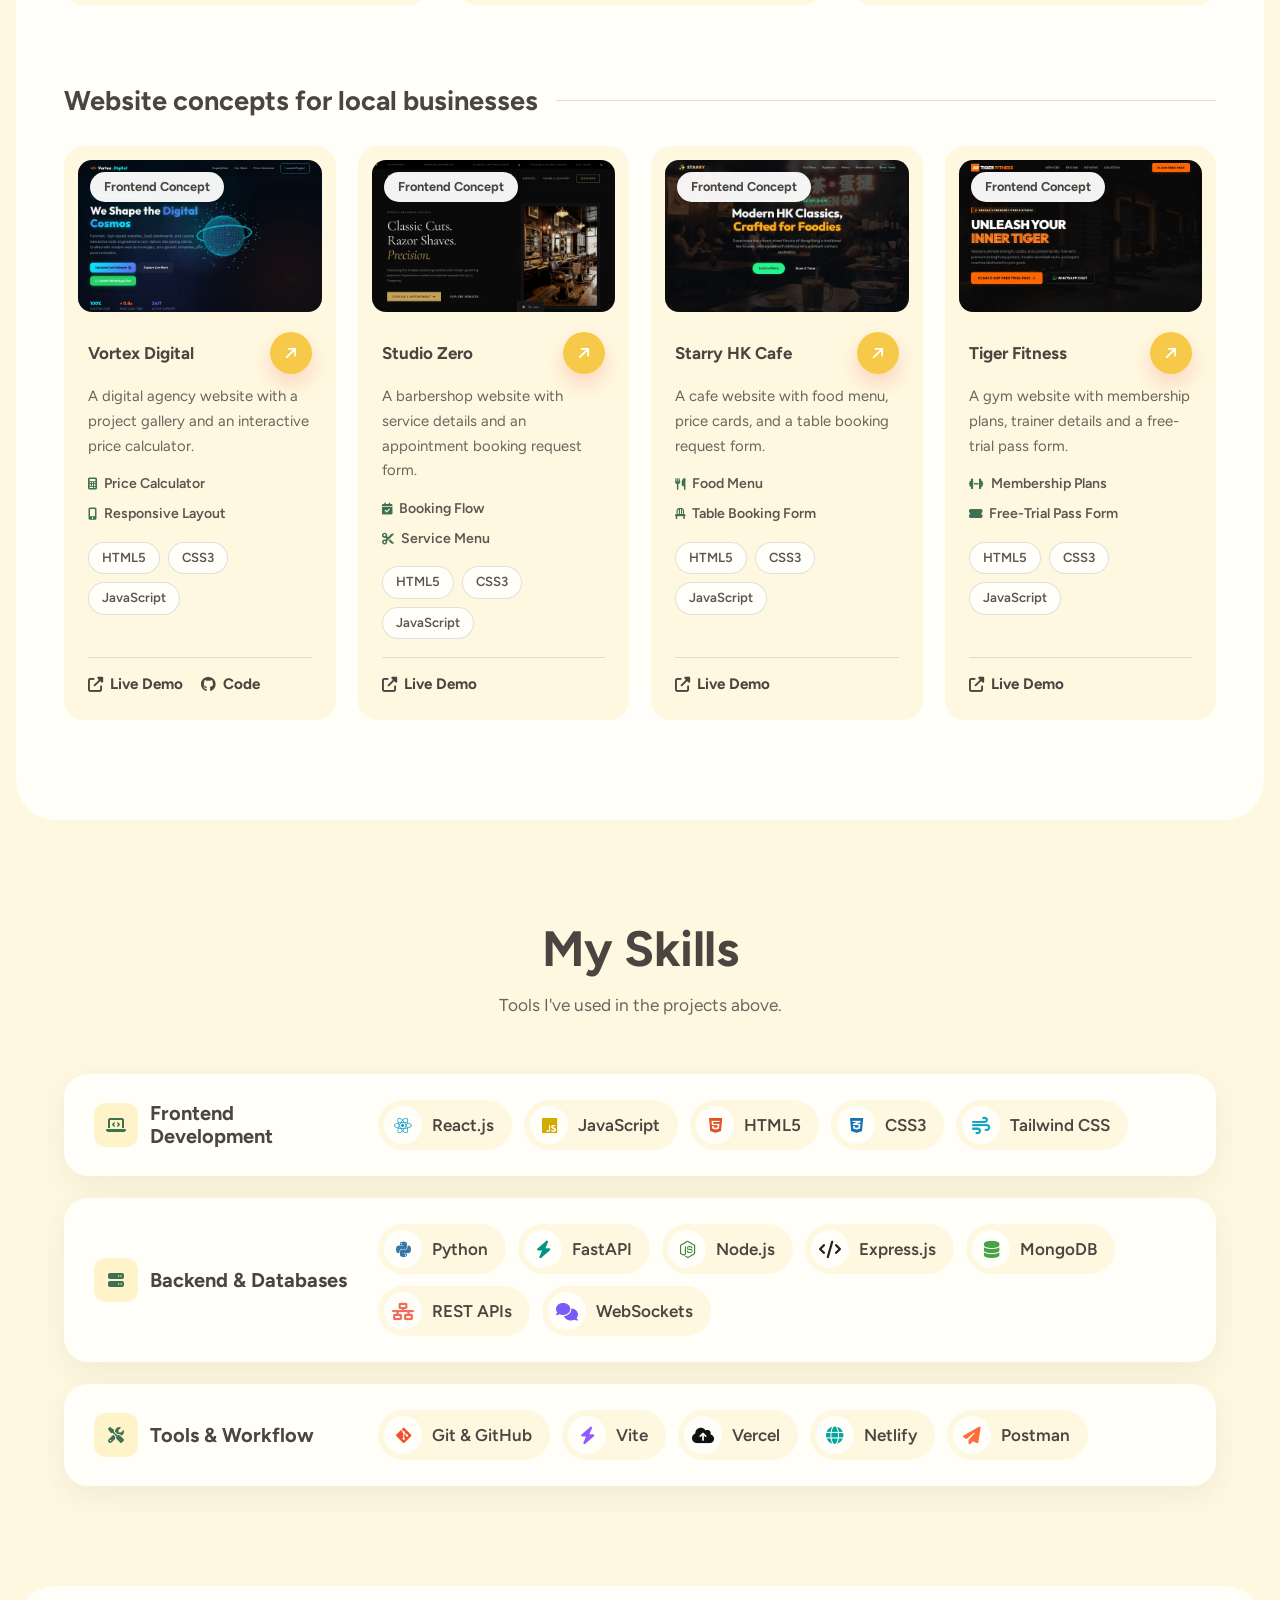
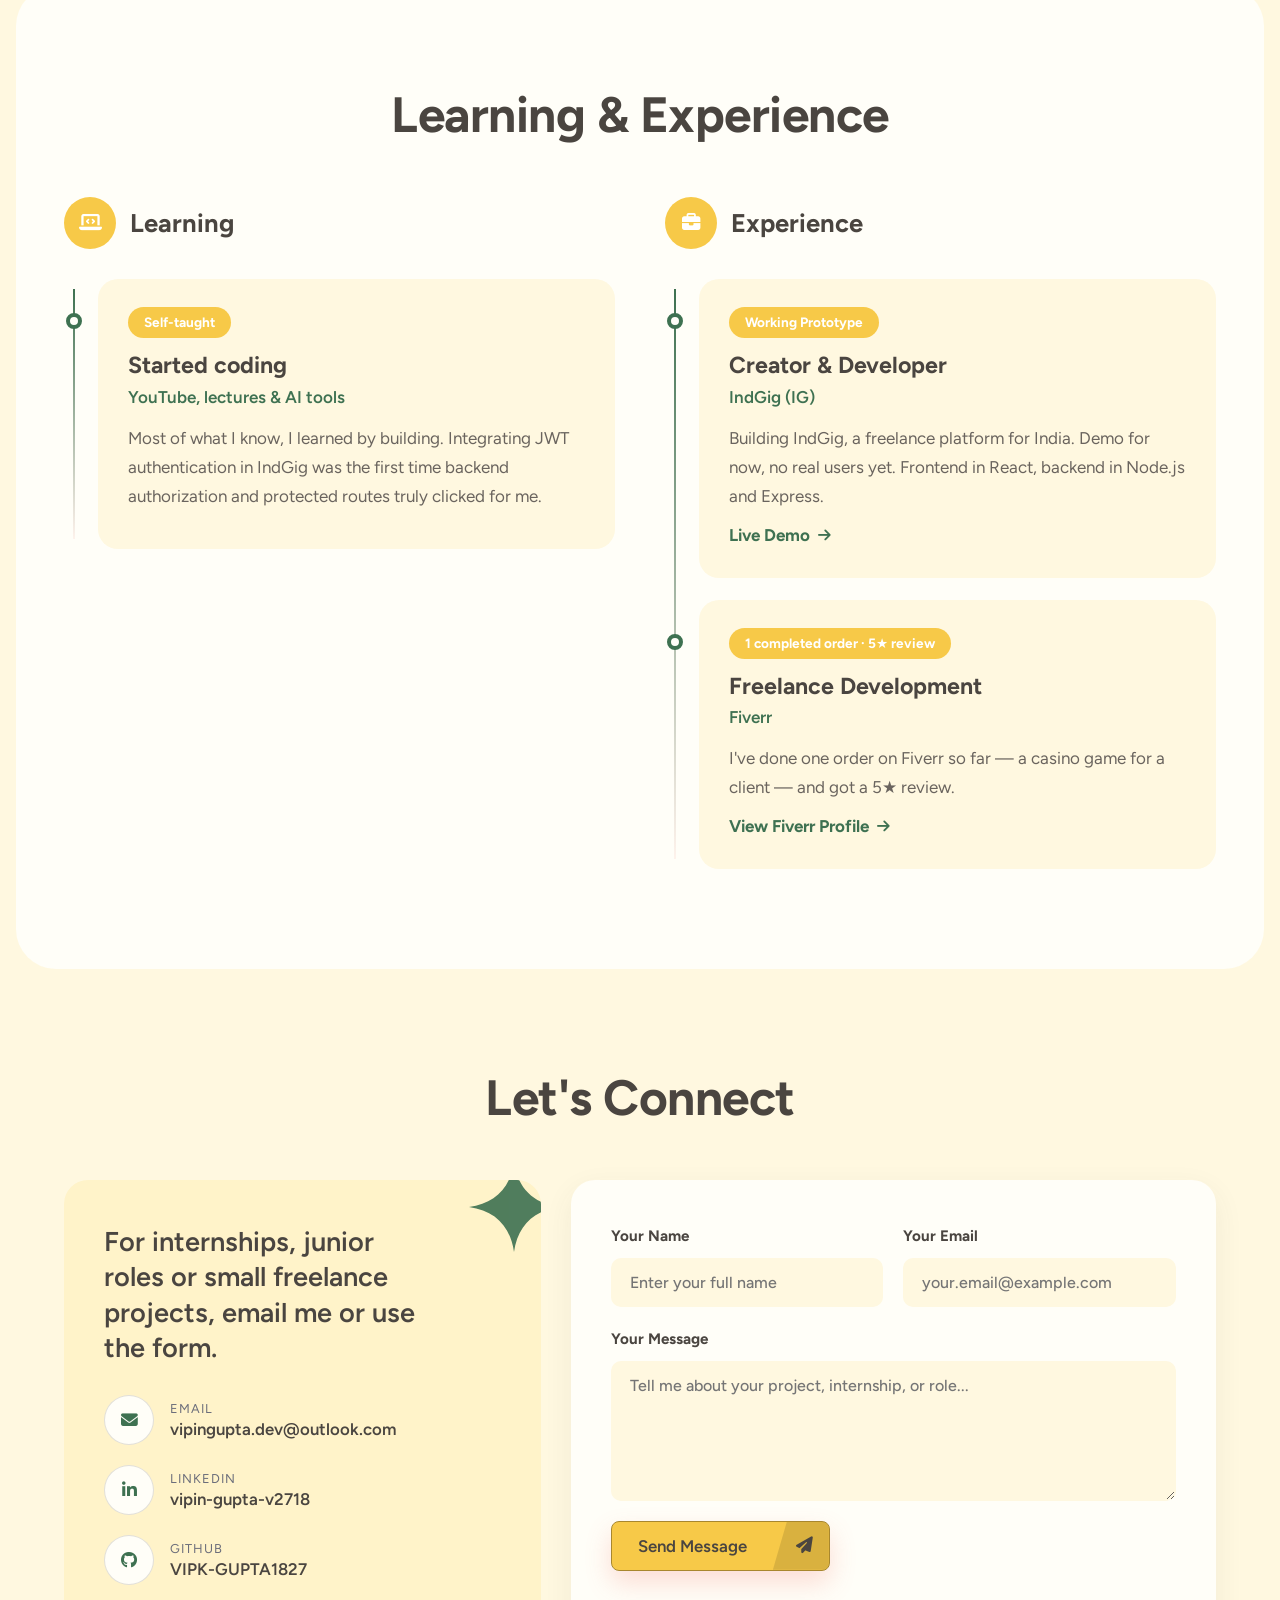
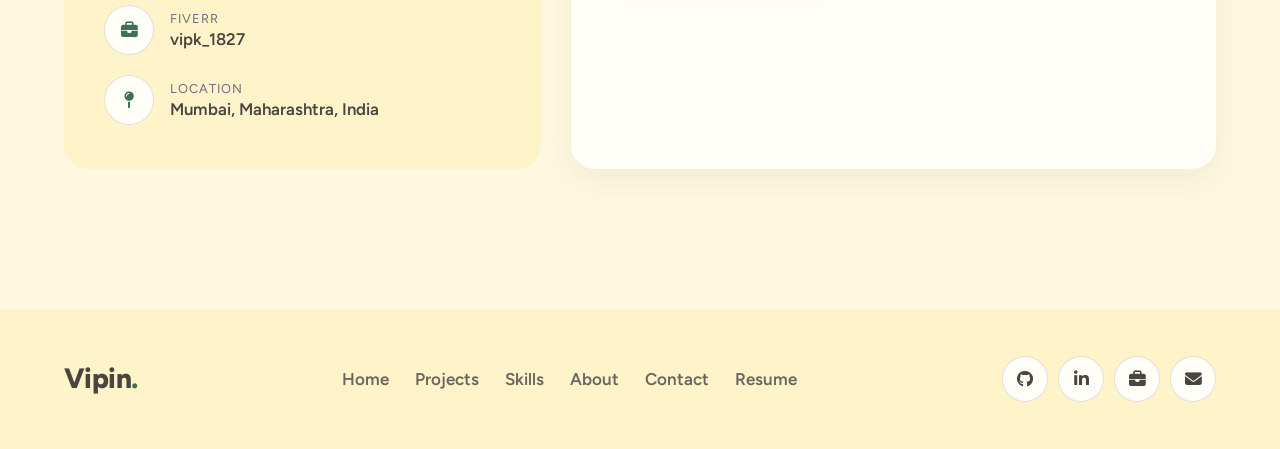
==== commit 4aba4427: "chore(rebrand): rename GigOra to IndGig (IG) across portfolio and share card" ====
--- a/index.html
+++ b/index.html
@@ -15,16 +15,16 @@
     <meta property="og:url" content="https://vipingupta-portfolio.netlify.app/">
     <meta property="og:title" content="Vipin Gupta — Full-Stack Developer | MERN & Python">
     <meta property="og:description" content="Self-taught developer in Mumbai building web apps with React and Python.">
-    <meta property="og:image" content="https://vipingupta-portfolio.netlify.app/og-image.png">
+    <meta property="og:image" content="https://vipingupta-portfolio.netlify.app/og-image-v2.png">
     <meta property="og:image:width" content="1200">
     <meta property="og:image:height" content="630">
     <meta property="og:image:alt" content="Vipin Gupta — Full-Stack Developer | MERN & Python">
     <meta property="og:locale" content="en_IN">
 
-        <meta name="twitter:card" content="summary_large_image">
+    <meta name="twitter:card" content="summary_large_image">
     <meta name="twitter:title" content="Vipin Gupta — Full-Stack Developer | MERN & Python">
     <meta name="twitter:description" content="Self-taught developer in Mumbai building web apps with React and Python.">
-    <meta name="twitter:image" content="https://vipingupta-portfolio.netlify.app/og-image.png">
+    <meta name="twitter:image" content="https://vipingupta-portfolio.netlify.app/og-image-v2.png">
 
     <meta name="referrer" content="strict-origin-when-cross-origin">
 
@@ -85,8 +85,8 @@
         },
         {
           "@type": "SoftwareApplication",
-          "@id": "https://vipingupta-portfolio.netlify.app/#gigora",
-          "name": "GigOra",
+          "@id": "https://vipingupta-portfolio.netlify.app/#indgig",
+          "name": "IndGig",
           "description": "Full-stack freelance platform for India with demo milestone-payment flow, real-time chat, and Google OAuth.",
           "applicationCategory": "BusinessApplication",
           "operatingSystem": "Web Browser",
@@ -184,7 +184,7 @@
                 <span class="badge-status"><span class="pulse-dot"></span> Open to remote internships and junior roles</span>
                 <h1 class="hero-name">I'm Vipin Gupta.<br>I build with <span class="text-grad">React, Node.js and Python.</span></h1>
                 <h2 class="hero-role"><span class="typed" id="typed">Full-Stack Developer</span></h2>
-                <p class="hero-desc">Self-taught, based in Mumbai, and right now building GigOra, a freelance platform for India.</p>
+                <p class="hero-desc">Self-taught, based in Mumbai, and right now building IndGig, a freelance platform for India.</p>
                 <div class="hero-actions">
                     <a href="#projects" class="btn-grad"><span class="btn-grad-text">View Projects</span><span class="btn-grad-arrow"><svg viewBox="0 0 24 24" aria-hidden="true"><path d="M7 17 17 7M9 7h8v8" fill="none" stroke="currentColor" stroke-width="2.2" stroke-linecap="round" stroke-linejoin="round"/></svg></span></a>
                     <a href="#contact" class="btn-ghost"><i class="fas fa-envelope"></i> Contact Me</a>
@@ -214,7 +214,7 @@
                 </div>
                 <div class="hero-chip">
                     <span class="chip-ico"><i class="fas fa-code"></i></span>
-                    <span><strong>Builder</strong> GigOra</span>
+                    <span><strong>Builder</strong> IndGig</span>
                 </div>
             </div>
         </div>
@@ -240,7 +240,7 @@
                 <h2 class="section-title">About Me</h2>
                 <h3 class="about-hi">Two years of learning by building</h3>
                 <p>I started coding about two years ago with YouTube videos and lectures. I also use AI tools like a tutor, and I'm working on understanding every line I ship.</p>
-                <p>The project that taught me the most is GigOra. Login and protected routes confused me for days until JWT finally made sense. ResumePro showed me how PDFs are generated in the browser, and my Binance Testnet bot was my first Python automation project.</p>
+                <p>The project that taught me the most is IndGig. Login and protected routes confused me for days until JWT finally made sense. ResumePro showed me how PDFs are generated in the browser, and my Binance Testnet bot was my first Python automation project.</p>
                 <p>I started with frontend, but once I began handling APIs, databases, and authentication, backend became just as interesting.</p>
                 <p>Right now I'm learning backend architecture and system design.</p>
                 <ul class="about-meta">
@@ -267,15 +267,15 @@
             <div class="projects-grid">
                 <article class="project-card featured">
                     <div class="card-preview">
-                        <img src="images/gigora-v2.webp" alt="GigOra home page" loading="lazy" width="1200" height="750">
+                        <img src="images/gigora-v2.webp" alt="IndGig home page" loading="lazy" width="1200" height="750">
                         <span class="cat-pill cat-pill-founder">Creator · Working Prototype</span>
                     </div>
                     <div class="card-body">
                         <div class="card-title-row">
-                            <h3>GigOra</h3>
-                            <a href="https://gig-ora.vercel.app/" target="_blank" rel="noopener noreferrer" class="arrow-btn" aria-label="Live Demo: GigOra" title="Live Demo"><svg viewBox="0 0 24 24" aria-hidden="true"><path d="M7 17 17 7M9 7h8v8" fill="none" stroke="currentColor" stroke-width="2.2" stroke-linecap="round" stroke-linejoin="round"/></svg></a>
-                        </div>
-                        <p class="card-desc">Freelancers in India have to jump between different sites to find gigs, track work and get paid. GigOra puts all of that in one place. I built the frontend and the backend with Node.js and Express. The hardest part was login and signup, it took me a while to understand JWT tokens. It's a demo for now — no real users yet, but I keep improving it.</p>
+                            <h3>IndGig (IG)</h3>
+                            <a href="https://gig-ora.vercel.app/" target="_blank" rel="noopener noreferrer" class="arrow-btn" aria-label="Live Demo: IndGig" title="Live Demo"><svg viewBox="0 0 24 24" aria-hidden="true"><path d="M7 17 17 7M9 7h8v8" fill="none" stroke="currentColor" stroke-width="2.2" stroke-linecap="round" stroke-linejoin="round"/></svg></a>
+                        </div>
+                        <p class="card-desc">Freelancers in India have to jump between different sites to find gigs, track work and get paid. IndGig puts all of that in one place. I built the frontend and the backend with Node.js and Express. The hardest part was login and signup, it took me a while to understand JWT tokens. It's a demo for now — no real users yet, but I keep improving it.</p>
                         <ul class="project-highlights"><li><i class="fas fa-shield-alt"></i> Demo Milestone Payments</li><li><i class="fas fa-comments"></i> Real-time Chat</li><li><i class="fas fa-key"></i> Google OAuth</li></ul>
                         <div class="tech-tags"><span>MongoDB</span><span>Express.js</span><span>React</span><span>Node.js</span><span>Tailwind CSS</span><span>Socket.io</span></div>
                         <div class="card-links"><a href="https://gig-ora.vercel.app/" target="_blank" rel="noopener noreferrer" class="card-link"><i class="fas fa-external-link-alt"></i> Live Demo</a><a href="https://github.com/VIPK-GUPTA1827/GigOra" target="_blank" rel="noopener noreferrer" class="card-link"><i class="fab fa-github"></i> Code</a></div>
@@ -437,7 +437,7 @@
                             <span class="year-pill">Self-taught</span>
                             <h4>Started coding</h4>
                             <span class="tl-place">YouTube, lectures &amp; AI tools</span>
-                            <p>Most of what I know, I learned by building. Integrating JWT authentication in GigOra was the first time backend authorization and protected routes truly clicked for me.</p>
+                            <p>Most of what I know, I learned by building. Integrating JWT authentication in IndGig was the first time backend authorization and protected routes truly clicked for me.</p>
                         </div>
                     </div>
                 </div>
@@ -447,8 +447,8 @@
                         <div class="timeline-item">
                             <span class="year-pill">Working Prototype</span>
                             <h4>Creator &amp; Developer</h4>
-                            <span class="tl-place">GigOra</span>
-                            <p>Building GigOra, a freelance platform for India. Demo for now, no real users yet. Frontend in React, backend in Node.js and Express.</p>
+                            <span class="tl-place">IndGig (IG)</span>
+                            <p>Building IndGig, a freelance platform for India. Demo for now, no real users yet. Frontend in React, backend in Node.js and Express.</p>
                             <a href="https://gig-ora.vercel.app/" target="_blank" rel="noopener noreferrer" class="link-arrow">Live Demo <i class="fas fa-arrow-right"></i></a>
                         </div>
                         <div class="timeline-item">
